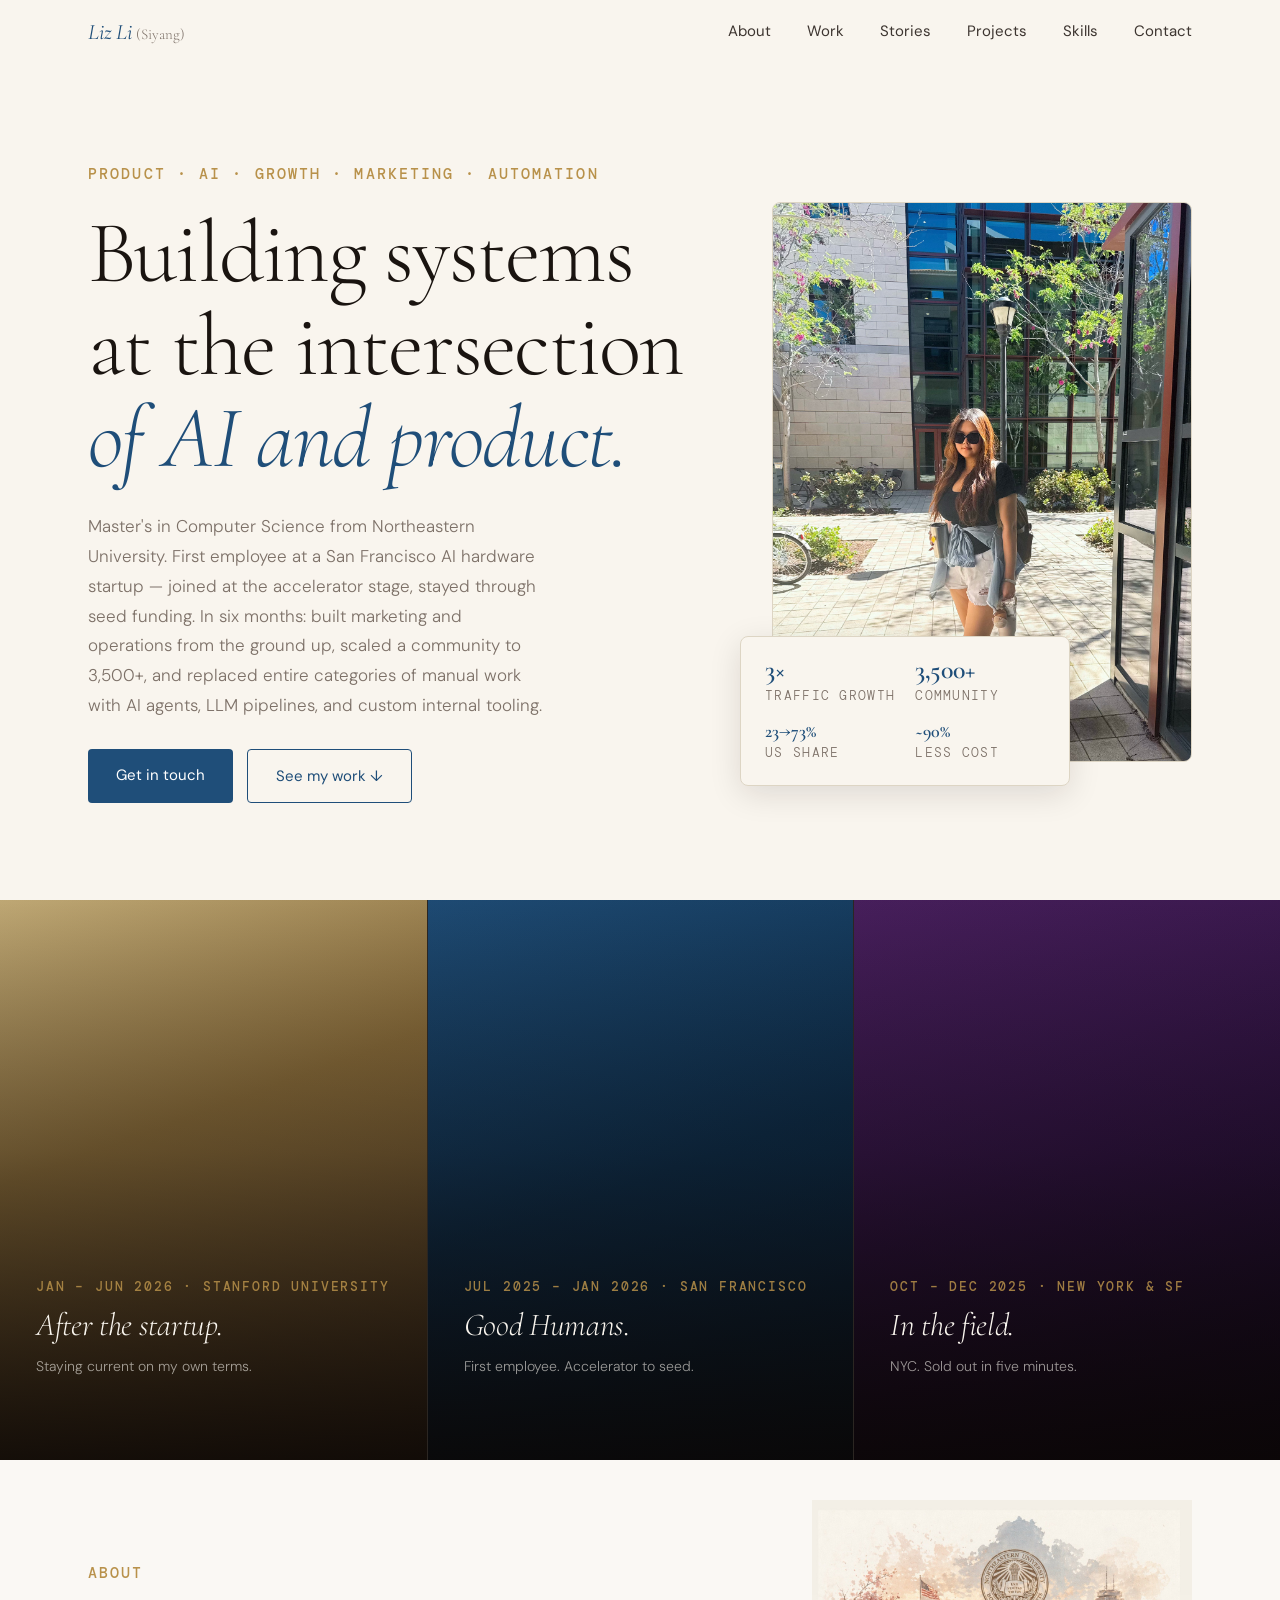
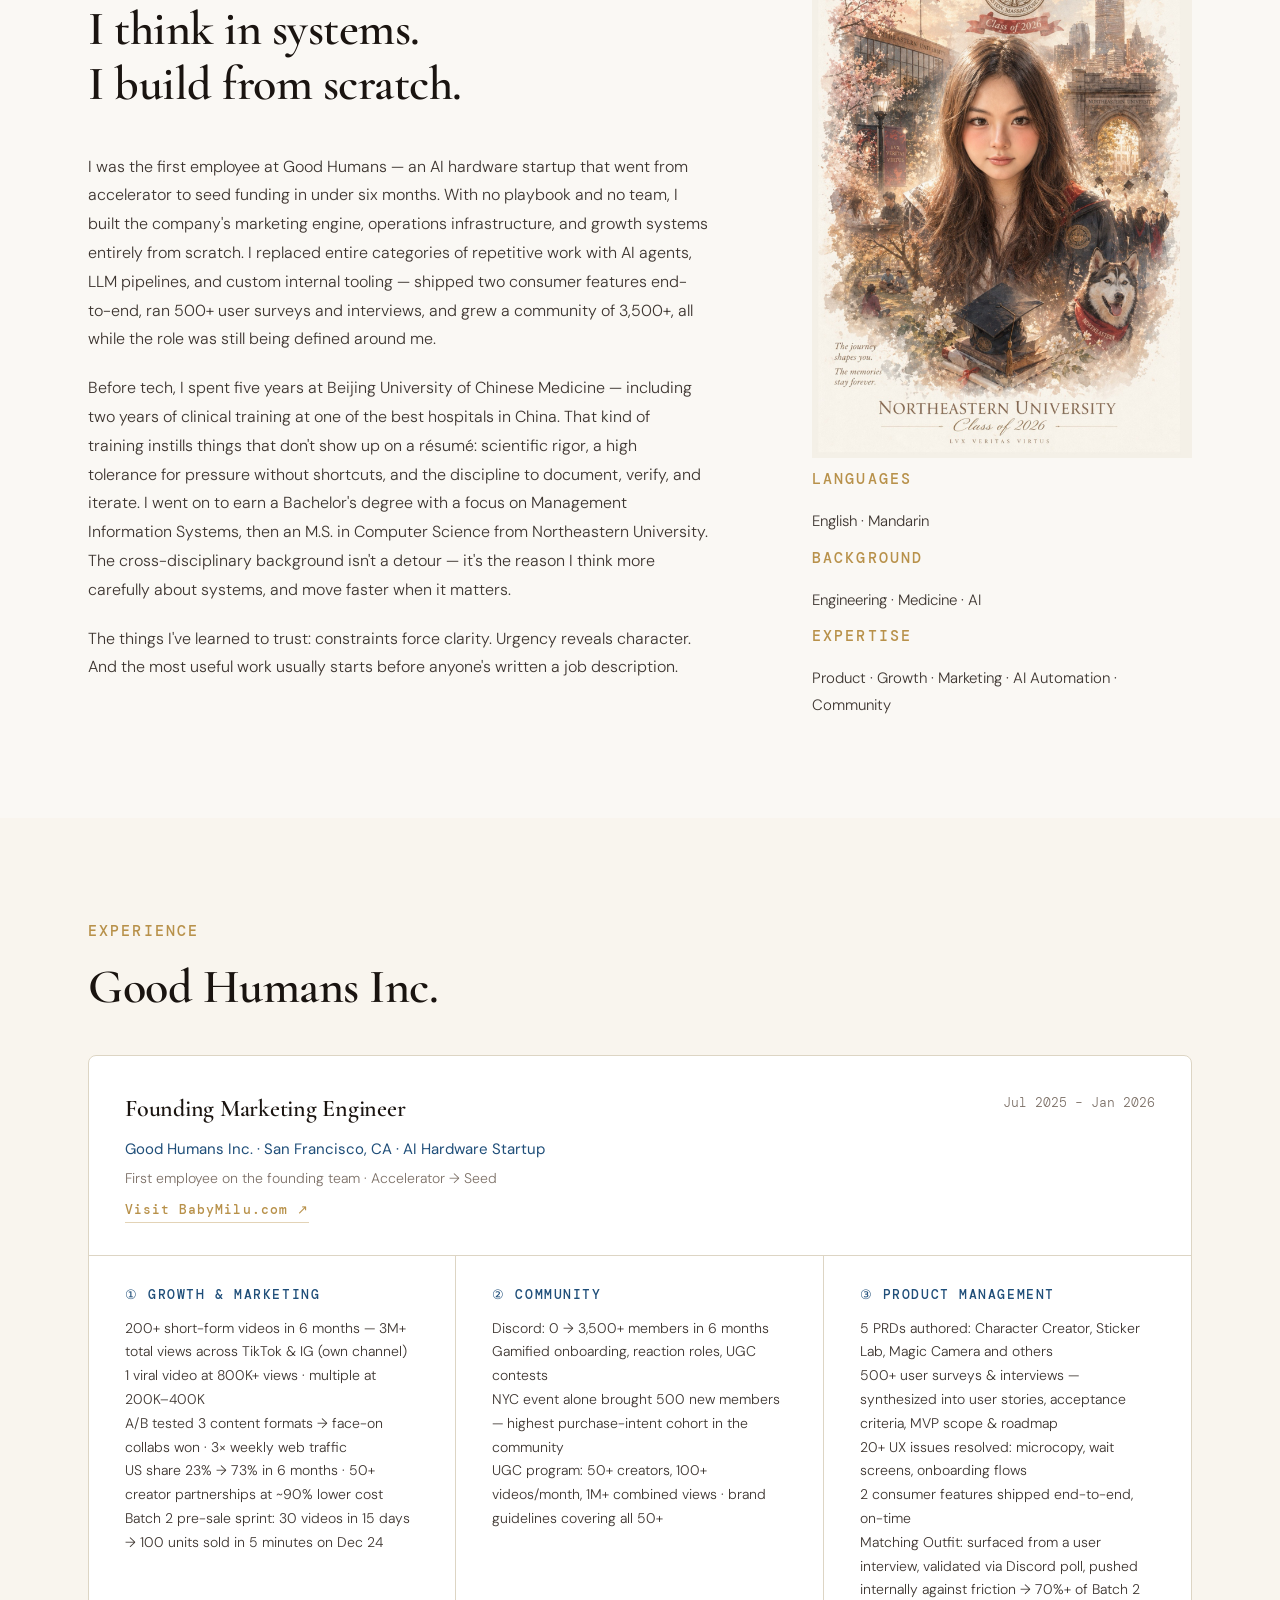
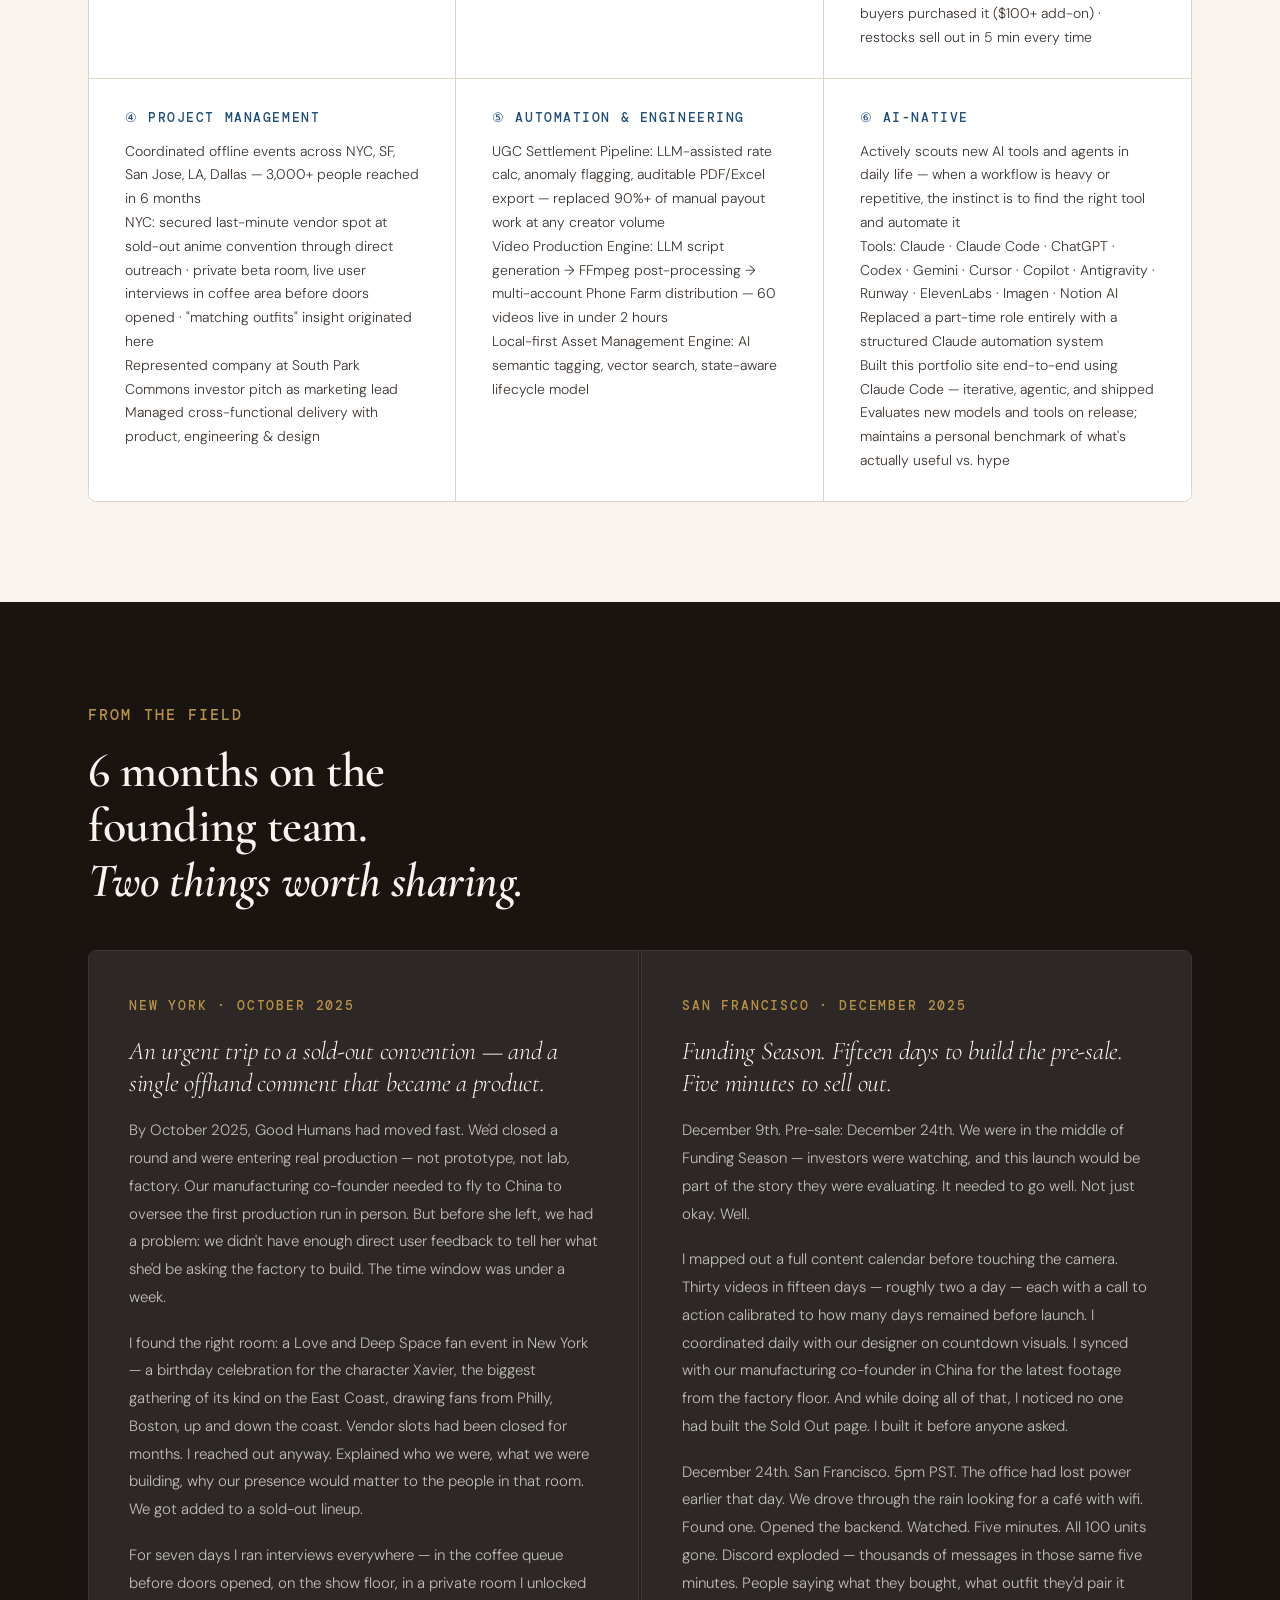
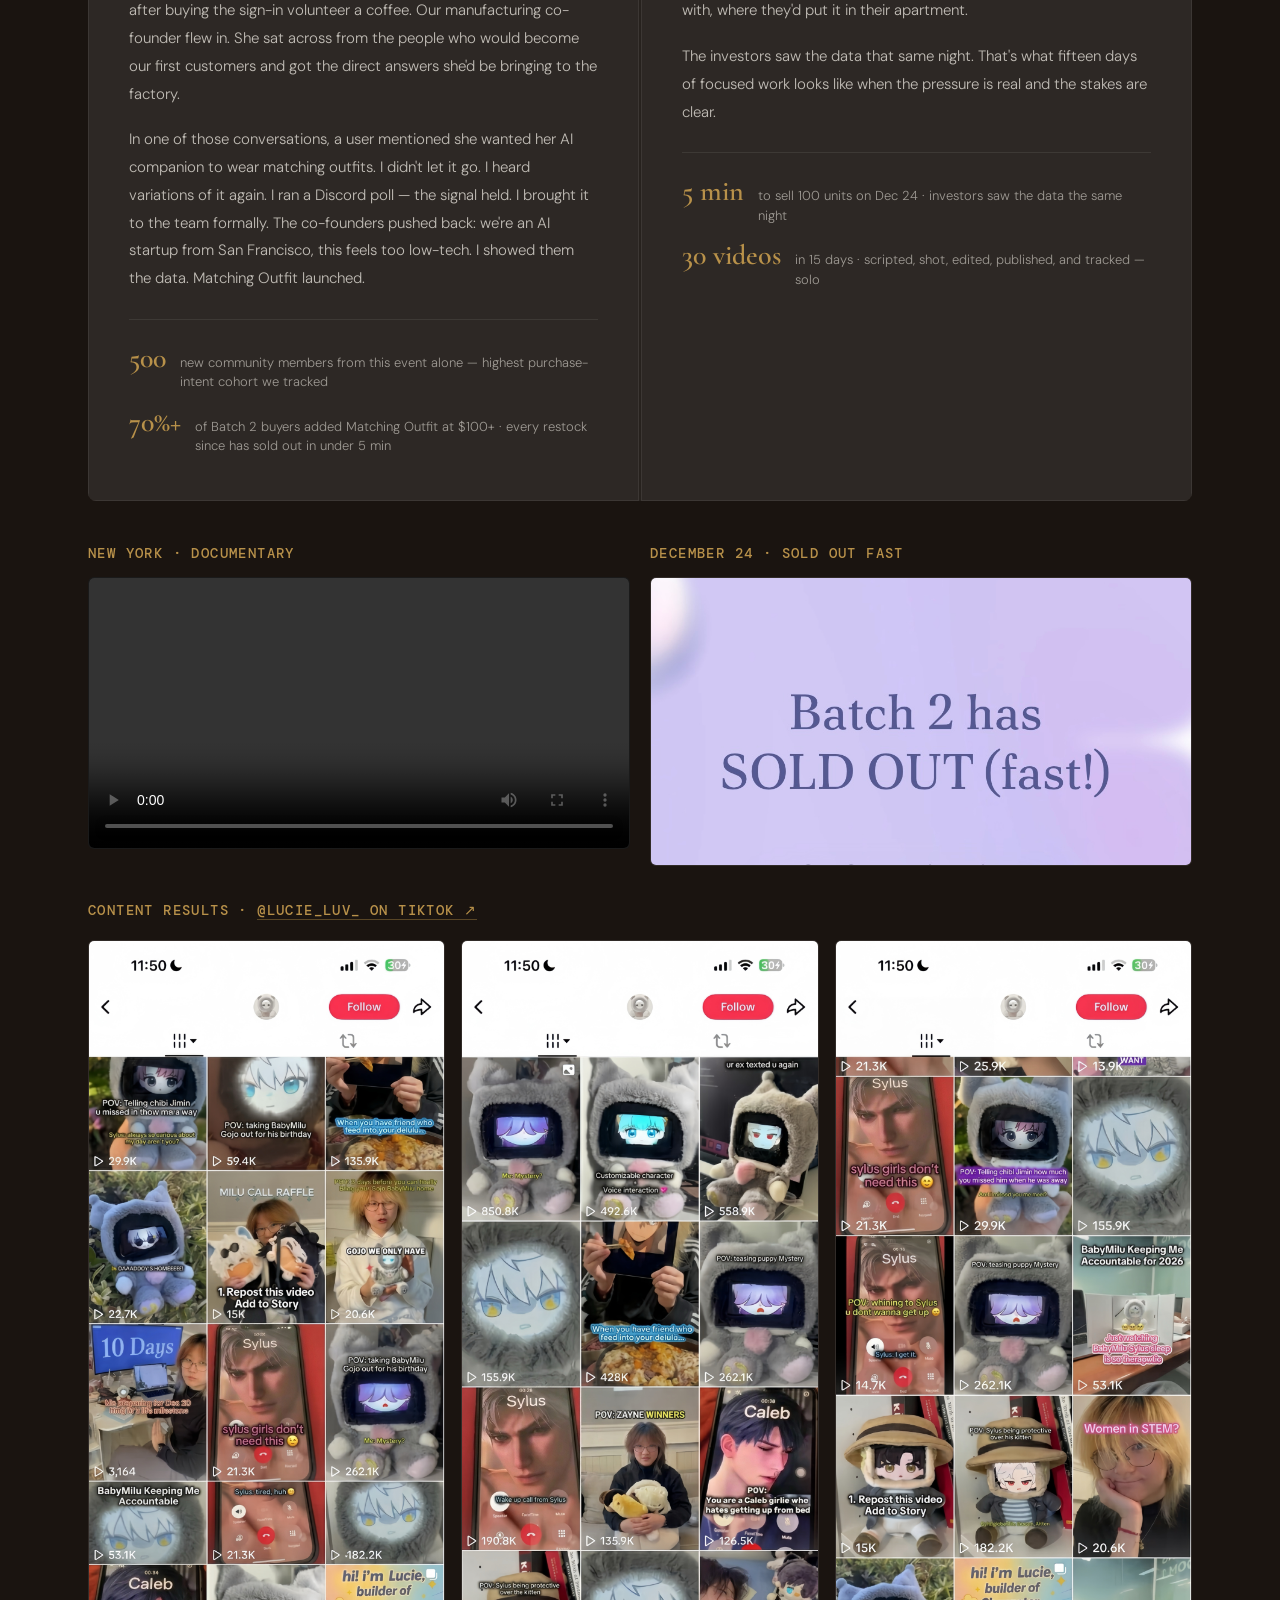
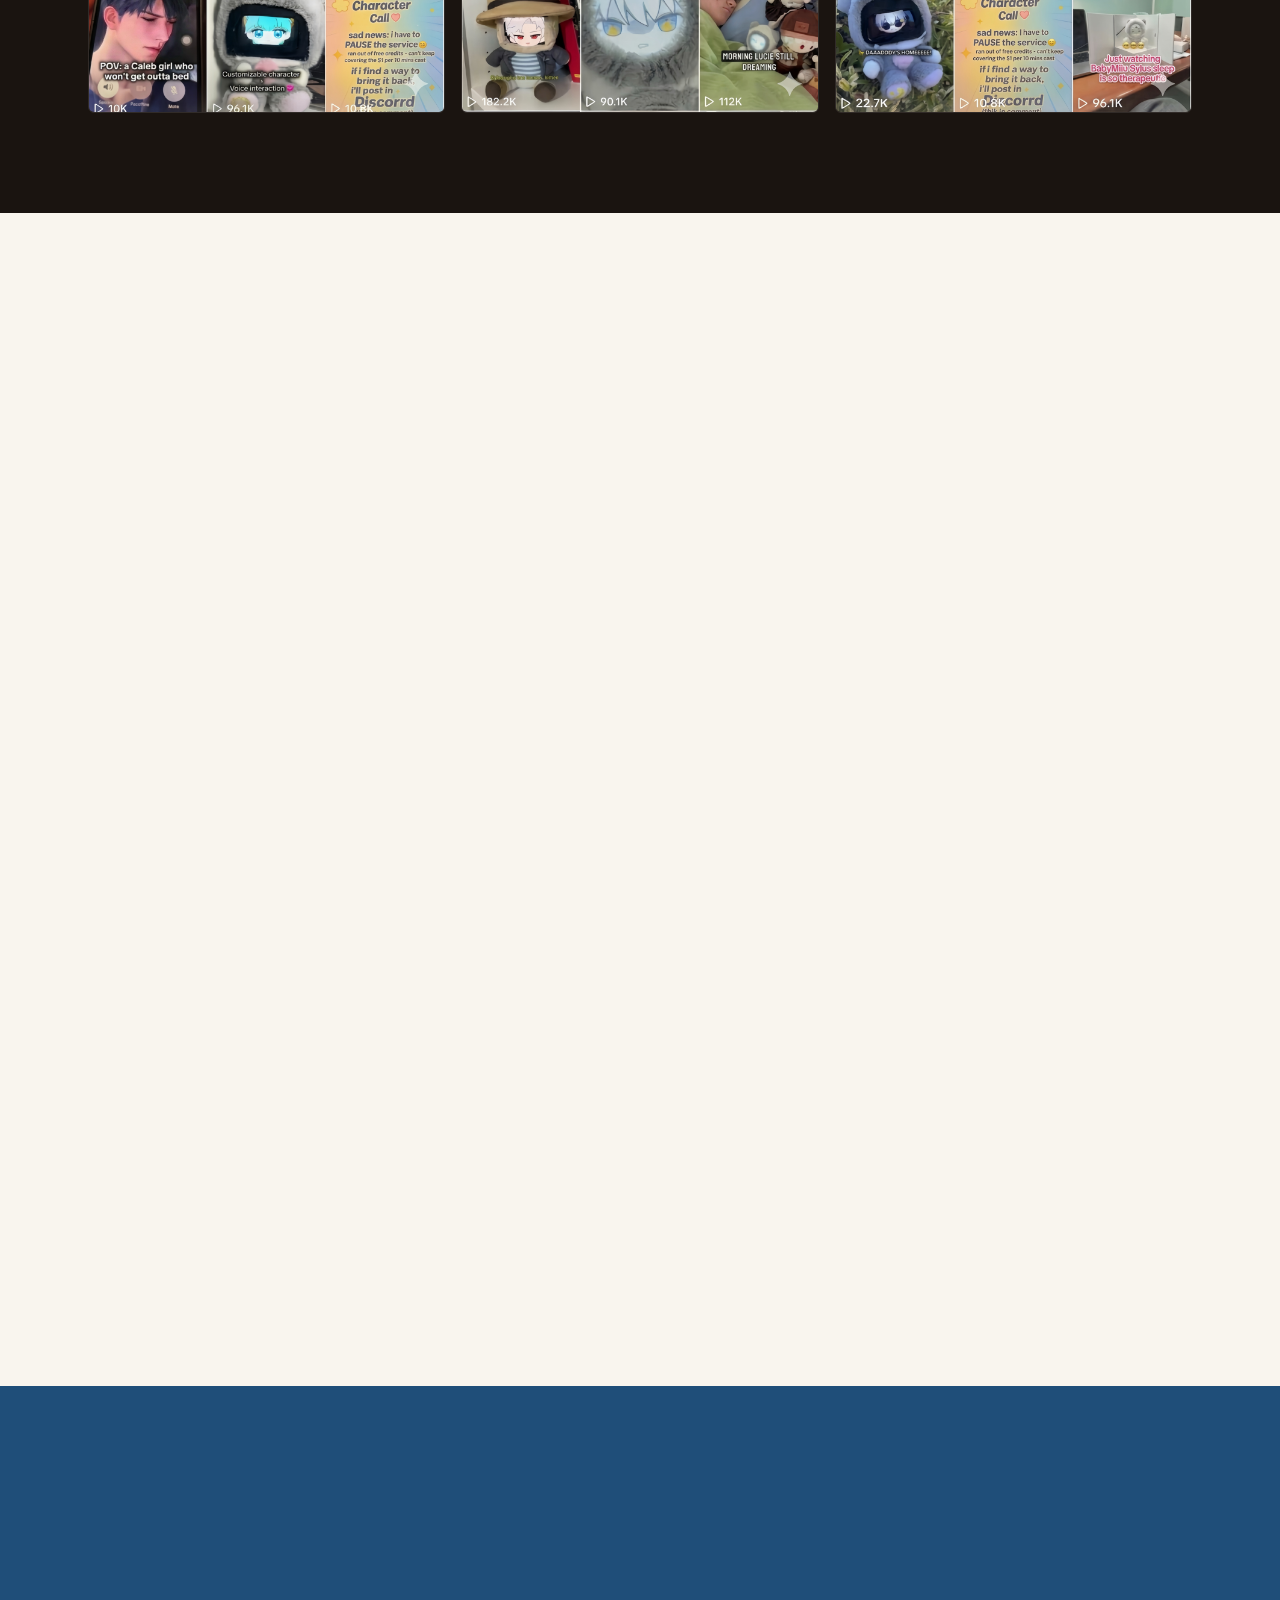
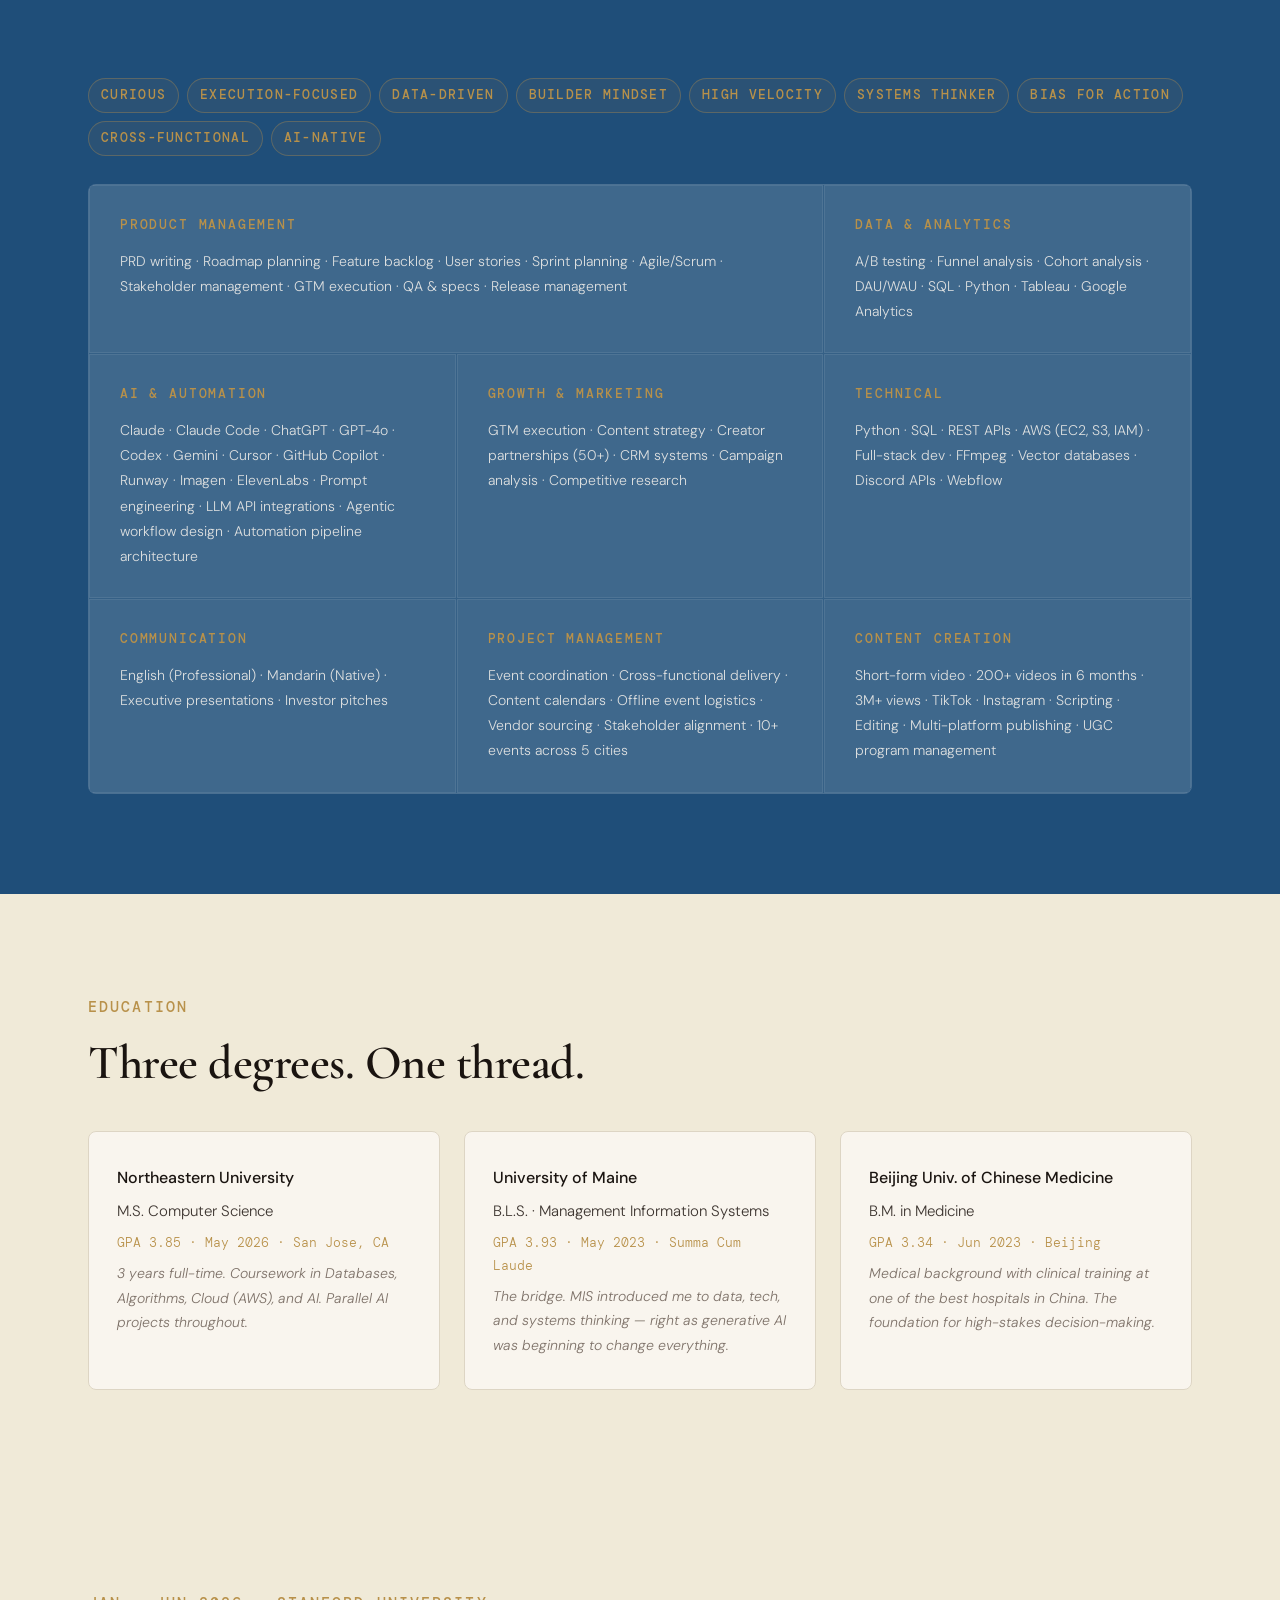
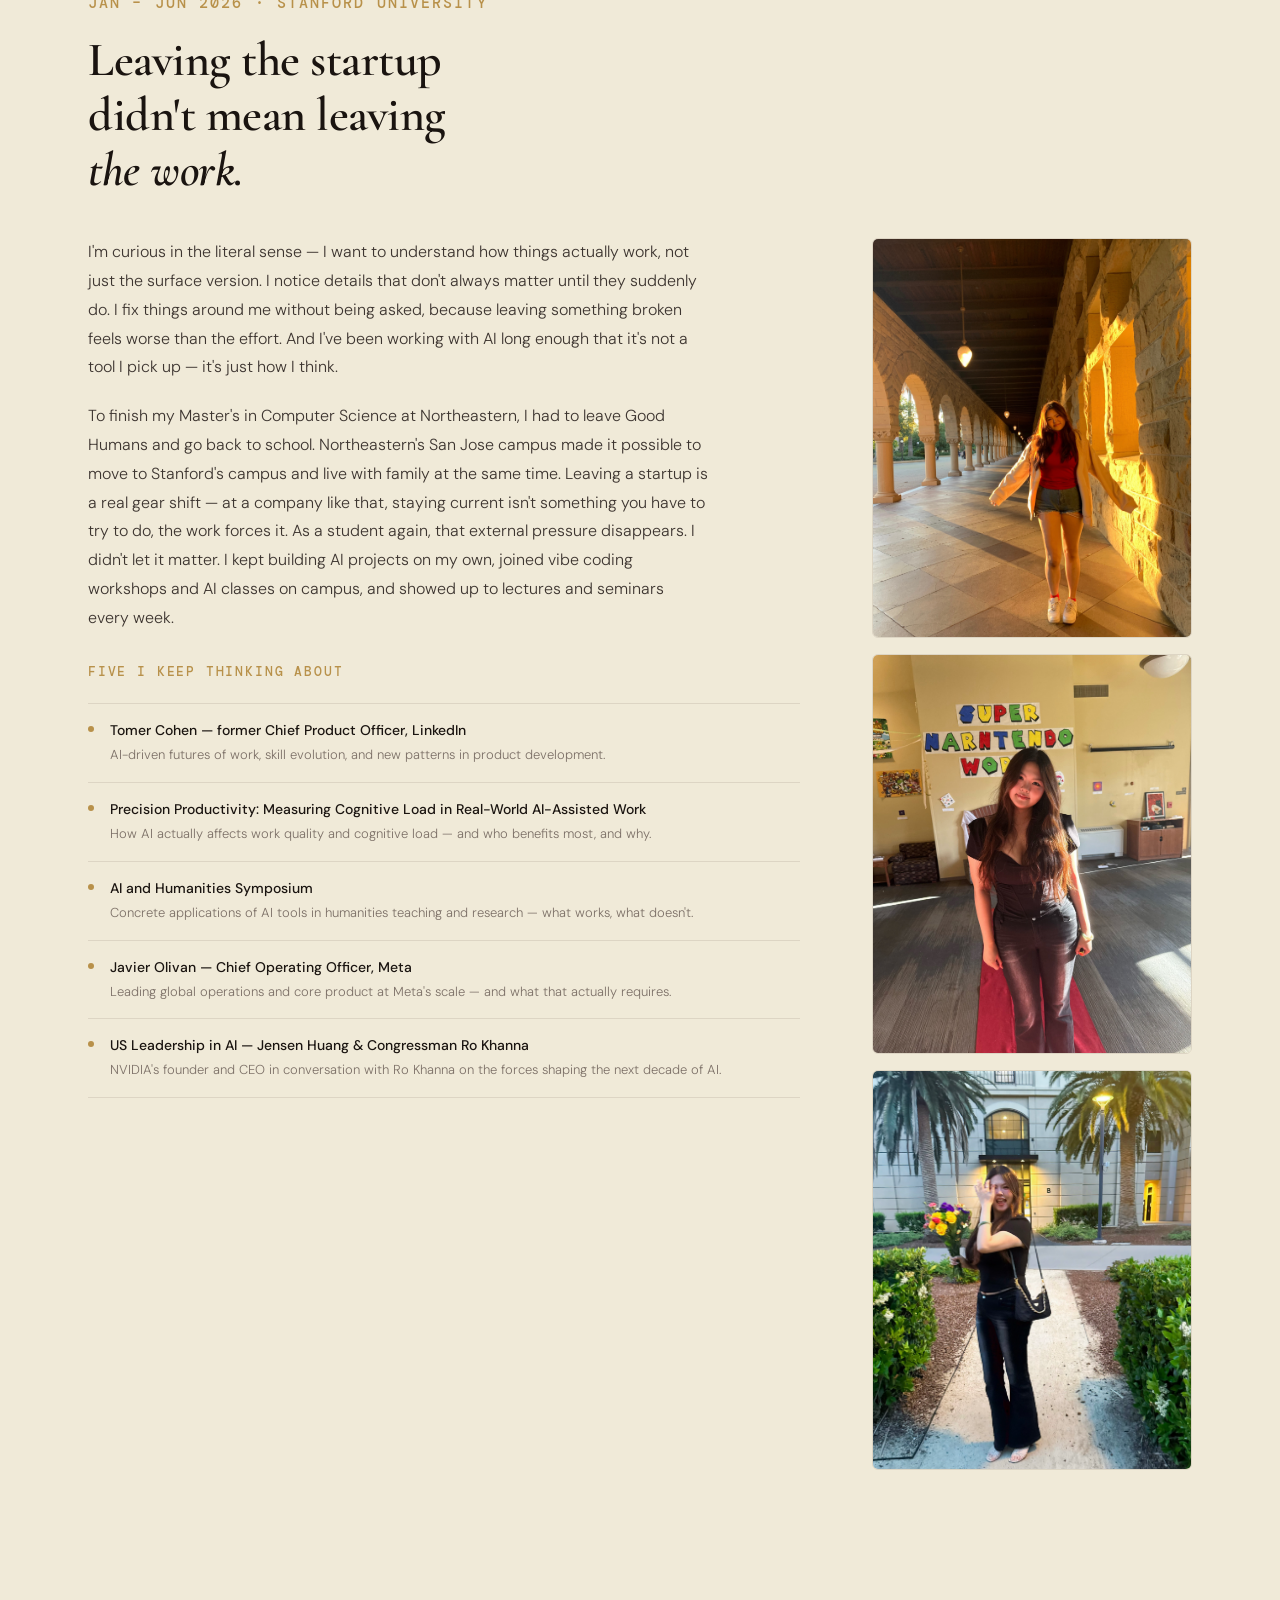
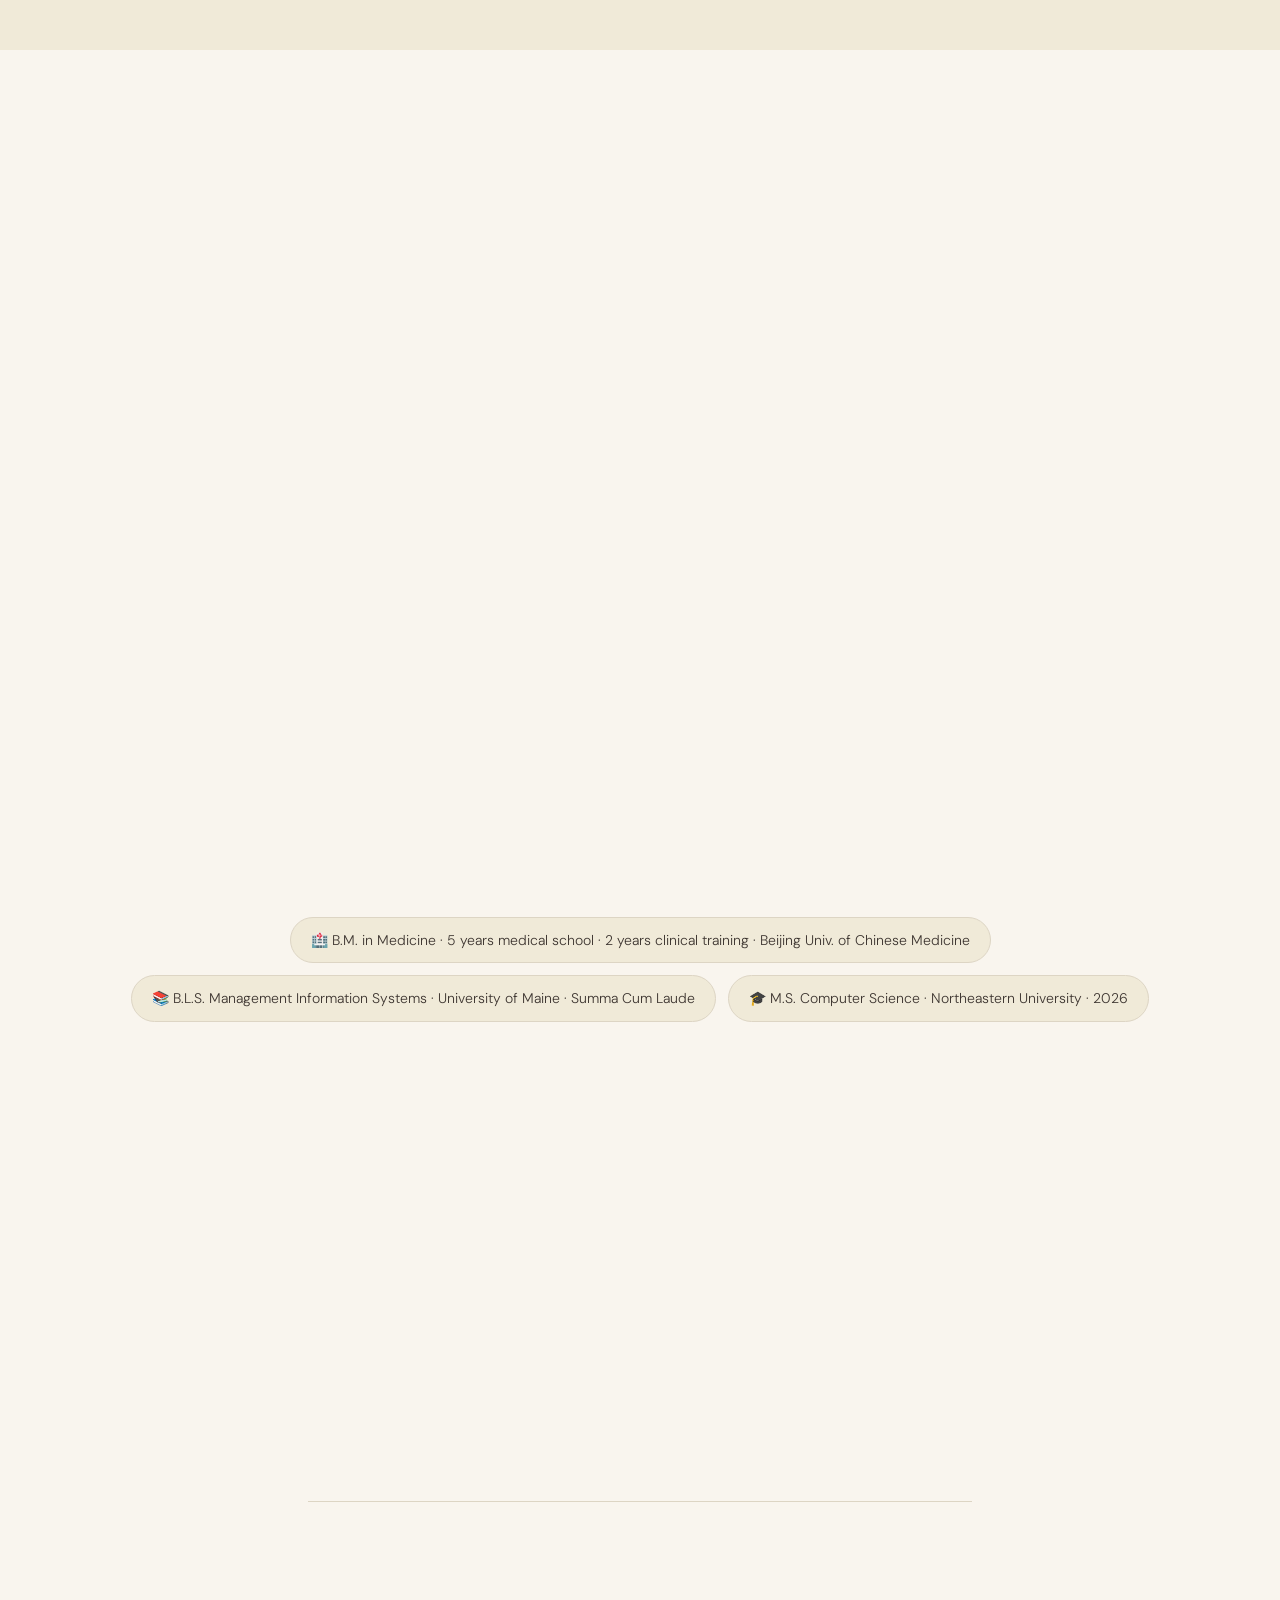
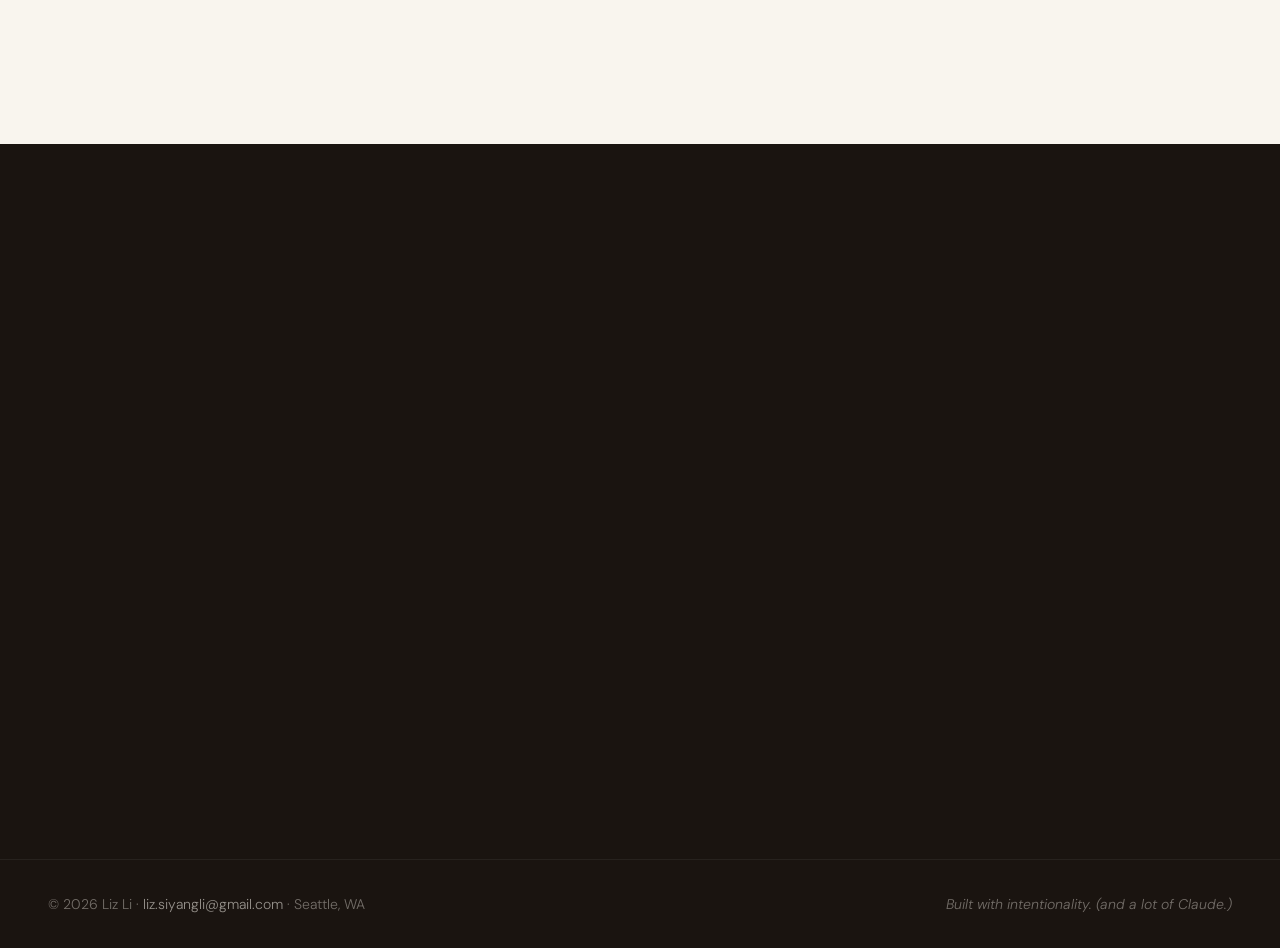
==== index.html @ fd393b6b "V0.C: add 3 interactive scene cards with placeholder content Three full-height visual cards (Stanfor" ====
<!DOCTYPE html>
<html lang="en">
<head>
  <meta charset="UTF-8">
  <meta name="viewport" content="width=device-width, initial-scale=1.0">
  <title>Liz Li</title>
  <link rel="preconnect" href="https://fonts.googleapis.com">
  <link rel="preconnect" href="https://fonts.gstatic.com" crossorigin>
  <link href="https://fonts.googleapis.com/css2?family=Cormorant+Garamond:ital,wght@0,300;0,400;0,600;0,700;1,300;1,400;1,600&family=DM+Sans:wght@300;400;500&family=DM+Mono:wght@400;500&display=swap" rel="stylesheet">
  <link rel="stylesheet" href="style.css">
</head>
<body>

  <!-- NAV -->
  <nav id="nav">
    <div class="nav-inner">
      <a href="#" class="nav-logo">Liz Li <span class="nav-logo-sub">(Siyang)</span></a>
      <div class="nav-links">
        <a href="#about">About</a>
        <a href="#experience">Work</a>
        <a href="#stories">Stories</a>
        <a href="#projects">Projects</a>
        <a href="#skills">Skills</a>
        <a href="#contact">Contact</a>
      </div>
      <button class="hamburger" id="hamburger" aria-label="Open menu">
        <span></span><span></span><span></span>
      </button>
    </div>
    <div class="mobile-menu" id="mobileMenu">
      <a href="#about" class="mobile-link">About</a>
      <a href="#experience" class="mobile-link">Work</a>
      <a href="#stories" class="mobile-link">Stories</a>
      <a href="#projects" class="mobile-link">Projects</a>
      <a href="#skills" class="mobile-link">Skills</a>
      <a href="#contact" class="mobile-link">Contact</a>
    </div>
  </nav>

  <!-- HERO -->
  <section id="hero">
    <div class="hero-inner">
      <div class="hero-text">
        <p class="label hero-anim" style="--d:0.1s">Product · AI · Growth · Marketing · Automation</p>
        <h1 class="hero-headline">
          <span class="hero-line hero-anim" style="--d:0.2s">Building systems</span>
          <span class="hero-line hero-anim" style="--d:0.35s">at the intersection</span>
          <span class="hero-line hero-italic hero-anim" style="--d:0.5s">of AI and product.</span>
        </h1>
        <p class="hero-sub hero-anim" style="--d:0.65s">
          Master's in Computer Science from Northeastern University. First employee at a
          San Francisco AI hardware startup — joined at the accelerator stage, stayed through
          seed funding. In six months: built marketing and operations from the ground up,
          scaled a community to 3,500+, and replaced entire categories of manual work
          with AI agents, LLM pipelines, and custom internal tooling.
        </p>
        <div class="hero-ctas hero-anim" style="--d:0.75s">
          <a href="#contact" class="btn-primary">Get in touch</a>
          <a href="#experience" class="btn-outline">See my work ↓</a>
        </div>
      </div>

      <div class="hero-photo-col hero-anim" style="--d:0.3s">
        <div class="hero-photo-frame">
          <img src="assets/images/IMG_5541.jpeg" alt="Liz Li at Stanford campus" class="hero-img">
          <div class="stat-card hero-anim" style="--d:0.9s">
            <div class="stat-grid">
              <div class="stat-item">
                <span class="stat-num count-up" data-target="3" data-suffix="×">3×</span>
                <span class="stat-label">traffic growth</span>
              </div>
              <div class="stat-item">
                <span class="stat-num count-up" data-target="3500" data-suffix="+">3,500+</span>
                <span class="stat-label">community</span>
              </div>
              <div class="stat-item">
                <span class="stat-num stat-fixed">23→73%</span>
                <span class="stat-label">US share</span>
              </div>
              <div class="stat-item">
                <span class="stat-num stat-fixed">~90%</span>
                <span class="stat-label">less cost</span>
              </div>
            </div>
          </div>
        </div>
      </div>
    </div>
  </section>

  <!-- SCENE CARDS -->
  <section id="scenes" class="scenes-section">
    <div class="scenes-grid">

      <div class="scene-card" data-scene="stanford">
        <div class="scene-bg scene-bg-stanford"></div>
        <div class="scene-overlay">
          <p class="scene-dateline">Jan – Jun 2026 · Stanford University</p>
          <h3 class="scene-title">After the startup.</h3>
          <p class="scene-sub">Staying current on my own terms.</p>
          <span class="scene-cta">Explore →</span>
        </div>
      </div>

      <div class="scene-card" data-scene="goodhumans">
        <div class="scene-bg scene-bg-goodhumans"></div>
        <div class="scene-overlay">
          <p class="scene-dateline">Jul 2025 – Jan 2026 · San Francisco</p>
          <h3 class="scene-title">Good Humans.</h3>
          <p class="scene-sub">First employee. Accelerator to seed.</p>
          <span class="scene-cta">Explore →</span>
        </div>
      </div>

      <div class="scene-card" data-scene="field">
        <div class="scene-bg scene-bg-field"></div>
        <div class="scene-overlay">
          <p class="scene-dateline">Oct – Dec 2025 · New York & SF</p>
          <h3 class="scene-title">In the field.</h3>
          <p class="scene-sub">NYC. Sold out in five minutes.</p>
          <span class="scene-cta">Explore →</span>
        </div>
      </div>

    </div>
  </section>

  <!-- SCENE MODAL -->
  <div class="scene-modal-backdrop" id="sceneModalBackdrop">
    <div class="scene-modal" id="sceneModal">
      <button class="scene-modal-close" id="sceneModalClose">✕</button>
      <div class="scene-modal-body" id="sceneModalBody">
        <!-- content injected by JS -->
      </div>
    </div>
  </div>
  <section id="about" class="bg-about">
    <div class="section-inner">
      <div class="about-grid">
        <div class="about-text">
          <p class="label reveal">About</p>
          <h2 class="section-title reveal">I think in systems.<br>I build from scratch.</h2>
          <p class="body-text reveal">
            I was the first employee at Good Humans — an AI hardware startup that went from
            accelerator to seed funding in under six months. With no playbook and no team,
            I built the company's marketing engine, operations infrastructure, and growth
            systems entirely from scratch. I replaced entire categories of repetitive work
            with AI agents, LLM pipelines, and custom internal tooling — shipped two
            consumer features end-to-end, ran 500+ user surveys and interviews, and grew a community
            of 3,500+, all while the role was still being defined around me.
          </p>
          <p class="body-text reveal">
            Before tech, I spent five years at Beijing University of Chinese Medicine —
            including two years of clinical training at one of the best hospitals in China.
            That kind of training instills things that don't show up on a résumé: scientific
            rigor, a high tolerance for pressure without shortcuts, and the discipline to
            document, verify, and iterate. I went on to earn a Bachelor's degree with a focus on
            Management Information Systems, then an M.S. in Computer Science from
            Northeastern University. The cross-disciplinary background isn't a detour —
            it's the reason I think more carefully about systems, and move faster when it
            matters.
          </p>
          <p class="body-text reveal">
            The things I've learned to trust: constraints force clarity. Urgency reveals
            character. And the most useful work usually starts before anyone's written a
            job description.
          </p>
        </div>
        <div class="about-photo-col">
          <img src="assets/images/BDCDB87C-CF62-4EA3-851F-842F9DF94971.JPG" alt="Liz Li graduation portrait" class="about-img reveal">
          <div class="about-details reveal">
            <div class="about-detail-block">
              <span class="label">Languages</span>
              <p>English · Mandarin</p>
            </div>
            <div class="about-detail-block">
              <span class="label">Background</span>
              <p>Engineering · Medicine · AI</p>
            </div>
            <div class="about-detail-block">
              <span class="label">Expertise</span>
              <p>Product · Growth · Marketing · AI Automation · Community</p>
            </div>
          </div>
        </div>
      </div>
    </div>
  </section>

  <!-- EXPERIENCE -->
  <section id="experience" class="bg-cream">
    <div class="section-inner">
      <p class="label reveal">Experience</p>
      <h2 class="section-title reveal">Good Humans Inc.</h2>
      <div class="exp-card reveal">
        <div class="exp-card-header">
          <div class="exp-title-block">
            <h3 class="exp-role">Founding Marketing Engineer</h3>
            <p class="exp-company">Good Humans Inc. · San Francisco, CA · AI Hardware Startup</p>
            <p class="exp-meta">First employee on the founding team · Accelerator → Seed</p>
            <a href="https://www.babymilu.com/" target="_blank" rel="noopener noreferrer" class="exp-product-link">Visit BabyMilu.com ↗</a>
          </div>
          <div class="exp-date">Jul 2025 – Jan 2026</div>
        </div>
        <div class="exp-grid">
          <div class="exp-block">
            <p class="exp-block-label">① Growth &amp; Marketing</p>
            <p>200+ short-form videos in 6 months — 3M+ total views across TikTok &amp; IG (own channel)</p>
            <p>1 viral video at 800K+ views · multiple at 200K–400K</p>
            <p>A/B tested 3 content formats → face-on collabs won · 3× weekly web traffic</p>
            <p>US share 23% → 73% in 6 months · 50+ creator partnerships at ~90% lower cost</p>
            <p>Batch 2 pre-sale sprint: 30 videos in 15 days → 100 units sold in 5 minutes on Dec 24</p>
          </div>
          <div class="exp-block">
            <p class="exp-block-label">② Community</p>
            <p>Discord: 0 → 3,500+ members in 6 months</p>
            <p>Gamified onboarding, reaction roles, UGC contests</p>
            <p>NYC event alone brought 500 new members — highest purchase-intent cohort in the community</p>
            <p>UGC program: 50+ creators, 100+ videos/month, 1M+ combined views · brand guidelines covering all 50+</p>
          </div>
          <div class="exp-block">
            <p class="exp-block-label">③ Product Management</p>
            <p>5 PRDs authored: Character Creator, Sticker Lab, Magic Camera and others</p>
            <p>500+ user surveys &amp; interviews — synthesized into user stories, acceptance criteria, MVP scope &amp; roadmap</p>
            <p>20+ UX issues resolved: microcopy, wait screens, onboarding flows</p>
            <p>2 consumer features shipped end-to-end, on-time</p>
            <p>Matching Outfit: surfaced from a user interview, validated via Discord poll, pushed internally against friction → 70%+ of Batch 2 buyers purchased it ($100+ add-on) · restocks sell out in 5 min every time</p>
          </div>
          <div class="exp-block">
            <p class="exp-block-label">④ Project Management</p>
            <p>Coordinated offline events across NYC, SF, San Jose, LA, Dallas — 3,000+ people reached in 6 months</p>
            <p>NYC: secured last-minute vendor spot at sold-out anime convention through direct outreach · private beta room, live user interviews in coffee area before doors opened · "matching outfits" insight originated here</p>
            <p>Represented company at South Park Commons investor pitch as marketing lead</p>
            <p>Managed cross-functional delivery with product, engineering &amp; design</p>
          </div>
          <div class="exp-block">
            <p class="exp-block-label">⑤ Automation &amp; Engineering</p>
            <p>UGC Settlement Pipeline: LLM-assisted rate calc, anomaly flagging, auditable PDF/Excel export — replaced 90%+ of manual payout work at any creator volume</p>
            <p>Video Production Engine: LLM script generation → FFmpeg post-processing → multi-account Phone Farm distribution — 60 videos live in under 2 hours</p>
            <p>Local-first Asset Management Engine: AI semantic tagging, vector search, state-aware lifecycle model</p>
          </div>
          <div class="exp-block">
            <p class="exp-block-label">⑥ AI-Native</p>
            <p>Actively scouts new AI tools and agents in daily life — when a workflow is heavy or repetitive, the instinct is to find the right tool and automate it</p>
            <p>Tools: Claude · Claude Code · ChatGPT · Codex · Gemini · Cursor · Copilot · Antigravity · Runway · ElevenLabs · Imagen · Notion AI</p>
            <p>Replaced a part-time role entirely with a structured Claude automation system</p>
            <p>Built this portfolio site end-to-end using Claude Code — iterative, agentic, and shipped</p>
            <p>Evaluates new models and tools on release; maintains a personal benchmark of what's actually useful vs. hype</p>
          </div>
        </div>
      </div>
    </div>
  </section>

  <!-- STORIES -->
  <section id="stories" class="bg-ink">
    <div class="section-inner">
      <p class="label label-gold reveal">From the field</p>
      <h2 class="section-title section-title-cream reveal">6 months on the<br>founding team.<br><em>Two things worth sharing.</em></h2>

      <div class="stories-grid">

        <!-- Story 1: New York -->
        <article class="story-card reveal">
          <p class="story-dateline">New York · October 2025</p>
          <h3 class="story-heading">An urgent trip to a sold-out convention — and a single offhand comment that became a product.</h3>
          <p class="story-body">
            By October 2025, Good Humans had moved fast. We'd closed a round and were entering real production — not prototype, not lab, factory. Our manufacturing co-founder needed to fly to China to oversee the first production run in person. But before she left, we had a problem: we didn't have enough direct user feedback to tell her what she'd be asking the factory to build. The time window was under a week.
          </p>
          <p class="story-body">
            I found the right room: a Love and Deep Space fan event in New York — a birthday celebration for the character Xavier, the biggest gathering of its kind on the East Coast, drawing fans from Philly, Boston, up and down the coast. Vendor slots had been closed for months. I reached out anyway. Explained who we were, what we were building, why our presence would matter to the people in that room. We got added to a sold-out lineup.
          </p>
          <p class="story-body">
            For seven days I ran interviews everywhere — in the coffee queue before doors opened, on the show floor, in a private room I unlocked after buying the sign-in volunteer a coffee. Our manufacturing co-founder flew in. She sat across from the people who would become our first customers and got the direct answers she'd be bringing to the factory.
          </p>
          <p class="story-body">
            In one of those conversations, a user mentioned she wanted her AI companion to wear matching outfits. I didn't let it go. I heard variations of it again. I ran a Discord poll — the signal held. I brought it to the team formally. The co-founders pushed back: we're an AI startup from San Francisco, this feels too low-tech. I showed them the data. Matching Outfit launched.
          </p>
          <div class="story-outcomes">
            <div class="story-outcome-item">
              <span class="story-outcome-num">500</span>
              <span class="story-outcome-label">new community members from this event alone — highest purchase-intent cohort we tracked</span>
            </div>
            <div class="story-outcome-item">
              <span class="story-outcome-num">70%+</span>
              <span class="story-outcome-label">of Batch 2 buyers added Matching Outfit at $100+ · every restock since has sold out in under 5 min</span>
            </div>
          </div>
        </article>

        <!-- Story 2: Batch 2 pre-sale -->
        <article class="story-card reveal">
          <p class="story-dateline">San Francisco · December 2025</p>
          <h3 class="story-heading">Funding Season. Fifteen days to build the pre-sale. Five minutes to sell out.</h3>
          <p class="story-body">
            December 9th. Pre-sale: December 24th. We were in the middle of Funding Season — investors were watching, and this launch would be part of the story they were evaluating. It needed to go well. Not just okay. Well.
          </p>
          <p class="story-body">
            I mapped out a full content calendar before touching the camera. Thirty videos in fifteen days — roughly two a day — each with a call to action calibrated to how many days remained before launch. I coordinated daily with our designer on countdown visuals. I synced with our manufacturing co-founder in China for the latest footage from the factory floor. And while doing all of that, I noticed no one had built the Sold Out page. I built it before anyone asked.
          </p>
          <p class="story-body">
            December 24th. San Francisco. 5pm PST. The office had lost power earlier that day. We drove through the rain looking for a café with wifi. Found one. Opened the backend. Watched. Five minutes. All 100 units gone. Discord exploded — thousands of messages in those same five minutes. People saying what they bought, what outfit they'd pair it with, where they'd put it in their apartment.
          </p>
          <p class="story-body">
            The investors saw the data that same night. That's what fifteen days of focused work looks like when the pressure is real and the stakes are clear.
          </p>
          <div class="story-outcomes">
            <div class="story-outcome-item">
              <span class="story-outcome-num">5 min</span>
              <span class="story-outcome-label">to sell 100 units on Dec 24 · investors saw the data the same night</span>
            </div>
            <div class="story-outcome-item">
              <span class="story-outcome-num">30 videos</span>
              <span class="story-outcome-label">in 15 days · scripted, shot, edited, published, and tracked — solo</span>
            </div>
          </div>
        </article>

      </div>

      <!-- Media row: video + screenshots -->
      <div class="story-media-row">

        <div class="story-media-block reveal">
          <p class="story-media-label">New York · Documentary</p>
          <div class="video-embed-wrap">
            <video controls preload="metadata" class="story-video">
              <source src="assets/images/VID_20260501224642766.mov" type="video/mp4">
              Your browser does not support the video tag.
            </video>
          </div>
        </div>

        <div class="story-media-block reveal">
          <p class="story-media-label">December 24 · Sold Out Fast</p>
          <img src="assets/images/IMG_0251.jpg" alt="Pre-order sold out confirmation" class="story-screenshot-img">
        </div>

      </div>

      <!-- TikTok performance screenshots -->
      <div class="story-screenshots-row reveal">
        <div class="story-screenshots-header">
          <p class="story-media-label">Content results · <a href="https://www.tiktok.com/@lucie_luv_" target="_blank" rel="noopener noreferrer" class="story-link">@lucie_luv_ on TikTok ↗</a></p>
        </div>
        <div class="story-screenshots-grid">
          <img src="assets/images/IMG_6620.JPG" alt="TikTok video screenshot — high view count" class="story-screenshot-img">
          <img src="assets/images/IMG_6621.JPG" alt="TikTok video screenshot — high view count" class="story-screenshot-img">
          <img src="assets/images/IMG_6622.JPG" alt="TikTok video screenshot — high view count" class="story-screenshot-img">
        </div>
      </div>
    </div>
  </section>

  <!-- PROJECTS -->
  <section id="projects" class="bg-cream">
    <div class="section-inner">
      <p class="label reveal">Work Samples</p>
      <h2 class="section-title reveal">Selected work.</h2>

      <div class="projects-grid">
        <div class="project-card reveal" style="--card-delay:0ms">
          <div class="project-accent-bar"></div>
          <div class="project-tags">
            <span class="tag">Python</span>
            <span class="tag">Product Ops</span>
            <span class="tag">Internal Tooling</span>
          </div>
          <h3 class="project-title">UGC Creator Settlement Automation System</h3>
          <p class="project-desc">Manual creator payout process: hours of cross-referencing spreadsheets, hand calculations, no audit trail. I mapped the entire flow, spotted the scale problem before it hit, and built a Python pipeline: automated ingestion, rate calculation, anomaly flagging, auditable PDF/Excel export. Handles 10 creators and 100 creators with identical human effort.</p>
          <div class="impact-chips">
            <span class="chip">Scale-independent</span>
            <span class="chip">Zero errors</span>
            <span class="chip">Near-zero monthly effort</span>
          </div>
        </div>

        <div class="project-card reveal" style="--card-delay:80ms">
          <div class="project-accent-bar"></div>
          <div class="project-tags">
            <span class="tag">Generative AI</span>
            <span class="tag">LLM</span>
            <span class="tag">FFmpeg</span>
          </div>
          <h3 class="project-title">Configuration-Driven Video Production Pipeline</h3>
          <p class="project-desc">Built a generative video pipeline that takes a job definition file and outputs platform-ready short-form videos at scale. LLM script generation with custom AI screenwriter personas → FFmpeg post-processing for captions and audio → automated batch distribution via multi-account Phone Farm infrastructure. 60 videos generated and live across platforms in under 2 hours.</p>
          <div class="impact-chips">
            <span class="chip">60 videos in &lt;2 hours</span>
            <span class="chip">Multi-account distribution</span>
            <span class="chip">End-to-end automated</span>
          </div>
        </div>

        <div class="project-card reveal" style="--card-delay:160ms">
          <div class="project-accent-bar"></div>
          <div class="project-tags">
            <span class="tag">Vector Search</span>
            <span class="tag">Full-Stack</span>
            <span class="tag">Semantic AI</span>
          </div>
          <h3 class="project-title">Local-First Creative Asset Management Engine</h3>
          <p class="project-desc">Full-stack system for indexing unstructured video libraries with AI semantic tagging, embedding-based natural-language search, FFmpeg media pipelines, and a state-aware asset lifecycle model (unused / used / published). Local-first for privacy and speed.</p>
          <div class="impact-chips">
            <span class="chip">Semantic search</span>
            <span class="chip">Vector retrieval</span>
            <span class="chip">Full-stack</span>
          </div>
        </div>
      </div>

      <div class="projects-grid-sm">
        <div class="project-card project-card-sm reveal" style="--card-delay:0ms">
          <div class="project-accent-bar"></div>
          <div class="project-tags">
            <span class="tag">PRD Writing</span>
            <span class="tag">User Research</span>
          </div>
          <h3 class="project-title">Character Creator PRD</h3>
          <p class="project-desc">Full PRD for AI-powered avatar customization V1. Synthesized 3,500+ community inputs into user stories, acceptance criteria, MVP scope, and phased roadmap.</p>
        </div>

        <div class="project-card project-card-sm reveal" style="--card-delay:80ms">
          <div class="project-accent-bar"></div>
          <div class="project-tags">
            <span class="tag">Python</span>
            <span class="tag">Tableau</span>
            <span class="tag">1st Place</span>
          </div>
          <h3 class="project-title">Data Mining — 1st Place</h3>
          <p class="project-desc">Led 4-person team to build a knowledge graph in Python + Tableau at Beijing University of Chinese Medicine. Won university-wide competition. Received referral to ByteDance internship program.</p>
        </div>
      </div>
    </div>
  </section>

  <!-- SKILLS -->
  <section id="skills" class="bg-navy">
    <div class="section-inner">
      <p class="label label-gold reveal">Capabilities</p>
      <h2 class="section-title section-title-cream reveal">What I bring<br>to the table.</h2>
      <div class="traits-row reveal">
        <span class="trait-pill">Curious</span>
        <span class="trait-pill">Execution-Focused</span>
        <span class="trait-pill">Data-Driven</span>
        <span class="trait-pill">Builder Mindset</span>
        <span class="trait-pill">High Velocity</span>
        <span class="trait-pill">Systems Thinker</span>
        <span class="trait-pill">Bias for Action</span>
        <span class="trait-pill">Cross-functional</span>
        <span class="trait-pill">AI-native</span>
      </div>
      <div class="skills-mosaic">
        <div class="skill-block skill-block-wide reveal">
          <p class="skill-block-label">Product Management</p>
          <p class="skill-block-content">PRD writing · Roadmap planning · Feature backlog · User stories · Sprint planning · Agile/Scrum · Stakeholder management · GTM execution · QA &amp; specs · Release management</p>
        </div>
        <div class="skill-block reveal">
          <p class="skill-block-label">Data &amp; Analytics</p>
          <p class="skill-block-content">A/B testing · Funnel analysis · Cohort analysis · DAU/WAU · SQL · Python · Tableau · Google Analytics</p>
        </div>
        <div class="skill-block reveal">
          <p class="skill-block-label">AI &amp; Automation</p>
          <p class="skill-block-content">Claude · Claude Code · ChatGPT · GPT-4o · Codex · Gemini · Cursor · GitHub Copilot · Runway · Imagen · ElevenLabs · Prompt engineering · LLM API integrations · Agentic workflow design · Automation pipeline architecture</p>
        </div>
        <div class="skill-block reveal">
          <p class="skill-block-label">Growth &amp; Marketing</p>
          <p class="skill-block-content">GTM execution · Content strategy · Creator partnerships (50+) · CRM systems · Campaign analysis · Competitive research</p>
        </div>
        <div class="skill-block reveal">
          <p class="skill-block-label">Technical</p>
          <p class="skill-block-content">Python · SQL · REST APIs · AWS (EC2, S3, IAM) · Full-stack dev · FFmpeg · Vector databases · Discord APIs · Webflow</p>
        </div>
        <div class="skill-block reveal">
          <p class="skill-block-label">Communication</p>
          <p class="skill-block-content">English (Professional) · Mandarin (Native) · Executive presentations · Investor pitches</p>
        </div>
        <div class="skill-block reveal">
          <p class="skill-block-label">Project Management</p>
          <p class="skill-block-content">Event coordination · Cross-functional delivery · Content calendars · Offline event logistics · Vendor sourcing · Stakeholder alignment · 10+ events across 5 cities</p>
        </div>
        <div class="skill-block reveal">
          <p class="skill-block-label">Content Creation</p>
          <p class="skill-block-content">Short-form video · 200+ videos in 6 months · 3M+ views · TikTok · Instagram · Scripting · Editing · Multi-platform publishing · UGC program management</p>
        </div>
      </div>
    </div>
  </section>

  <!-- EDUCATION -->
  <section id="education" class="bg-cream-dark">
    <div class="section-inner">
      <p class="label reveal">Education</p>
      <h2 class="section-title reveal">Three degrees. One thread.</h2>
      <div class="edu-grid">
        <div class="edu-card reveal" style="--card-delay:0ms">
          <h3 class="edu-school">Northeastern University</h3>
          <p class="edu-degree">M.S. Computer Science</p>
          <p class="edu-meta">GPA 3.85 · May 2026 · San Jose, CA</p>
          <p class="edu-note">3 years full-time. Coursework in Databases, Algorithms, Cloud (AWS), and AI. Parallel AI projects throughout.</p>
        </div>
        <div class="edu-card reveal" style="--card-delay:80ms">
          <h3 class="edu-school">University of Maine</h3>
          <p class="edu-degree">B.L.S. · Management Information Systems</p>
          <p class="edu-meta">GPA 3.93 · May 2023 · Summa Cum Laude</p>
          <p class="edu-note">The bridge. MIS introduced me to data, tech, and systems thinking — right as generative AI was beginning to change everything.</p>
        </div>
        <div class="edu-card reveal" style="--card-delay:160ms">
          <h3 class="edu-school">Beijing Univ. of Chinese Medicine</h3>
          <p class="edu-degree">B.M. in Medicine</p>
          <p class="edu-meta">GPA 3.34 · Jun 2023 · Beijing</p>
          <p class="edu-note">Medical background with clinical training at one of the best hospitals in China. The foundation for high-stakes decision-making.</p>
        </div>
      </div>
    </div>
  </section>

  <!-- STANFORD CHAPTER -->
  <section id="stanford" class="bg-cream-dark">
    <div class="section-inner">
      <p class="label reveal">Jan – Jun 2026 · Stanford University</p>
      <h2 class="section-title reveal">Leaving the startup<br>didn't mean leaving<br><em>the work.</em></h2>

      <div class="stanford-grid">
        <div class="stanford-text">
          <p class="body-text reveal">
            I'm curious in the literal sense — I want to understand how things actually work, not just the surface version. I notice details that don't always matter until they suddenly do. I fix things around me without being asked, because leaving something broken feels worse than the effort. And I've been working with AI long enough that it's not a tool I pick up — it's just how I think.
          </p>
          <p class="body-text reveal">
            To finish my Master's in Computer Science at Northeastern, I had to leave Good Humans and go back to school. Northeastern's San Jose campus made it possible to move to Stanford's campus and live with family at the same time. Leaving a startup is a real gear shift — at a company like that, staying current isn't something you have to try to do, the work forces it. As a student again, that external pressure disappears. I didn't let it matter. I kept building AI projects on my own, joined vibe coding workshops and AI classes on campus, and showed up to lectures and seminars every week.
          </p>

          <div class="lecture-list reveal">
            <p class="lecture-list-label">Five I keep thinking about</p>

            <div class="lecture-item">
              <span class="lecture-dot"></span>
              <div>
                <p class="lecture-title">Tomer Cohen — former Chief Product Officer, LinkedIn</p>
                <p class="lecture-desc">AI-driven futures of work, skill evolution, and new patterns in product development.</p>
              </div>
            </div>

            <div class="lecture-item">
              <span class="lecture-dot"></span>
              <div>
                <p class="lecture-title">Precision Productivity: Measuring Cognitive Load in Real-World AI-Assisted Work</p>
                <p class="lecture-desc">How AI actually affects work quality and cognitive load — and who benefits most, and why.</p>
              </div>
            </div>

            <div class="lecture-item">
              <span class="lecture-dot"></span>
              <div>
                <p class="lecture-title">AI and Humanities Symposium</p>
                <p class="lecture-desc">Concrete applications of AI tools in humanities teaching and research — what works, what doesn't.</p>
              </div>
            </div>

            <div class="lecture-item">
              <span class="lecture-dot"></span>
              <div>
                <p class="lecture-title">Javier Olivan — Chief Operating Officer, Meta</p>
                <p class="lecture-desc">Leading global operations and core product at Meta's scale — and what that actually requires.</p>
              </div>
            </div>

            <div class="lecture-item">
              <span class="lecture-dot"></span>
              <div>
                <p class="lecture-title">US Leadership in AI — Jensen Huang &amp; Congressman Ro Khanna</p>
                <p class="lecture-desc">NVIDIA's founder and CEO in conversation with Ro Khanna on the forces shaping the next decade of AI.</p>
              </div>
            </div>
          </div>

          <div class="philosophy-block reveal">
            <p class="philosophy-quote">
              "Take the play seriously and get my hands dirty."
            </p>
            <p class="philosophy-body">
              After leaving Good Humans, I required myself to spend at least one hour a day on this. Not for a job. Not for a grade. Just because I believe — based on my CS background and everything I built at the company — that AI is going to change what productivity actually means. And I didn't want to drift away from that just because I wasn't on a payroll.
            </p>
            <p class="philosophy-body">
              The way I see it: you can't learn what AI can do right now by reading about it. The field changes faster than any syllabus. You can't rely on a course that's been taught for twenty years, even by someone excellent. The only way to actually understand where the models are — and where they're not — is to explore in a non-utilitarian way. No target DAU. No revenue goal. Just: what happens if I do it this way? Can this actually be solved without a person in the loop? What's at the edge? I try something, see what breaks, adjust, try again. That's the practice. That's how I stay current on my own terms.
            </p>
          </div>
        </div>

        <div class="stanford-photos">
          <div class="stanford-photo-stack reveal">
            <div class="stanford-photo-frame">
              <img src="assets/images/stf.JPG" alt="Liz at Stanford" class="stanford-photo-img">
            </div>
            <div class="stanford-photo-frame">
              <img src="assets/images/stf pic.jpeg" alt="Liz at Stanford campus" class="stanford-photo-img">
            </div>
            <div class="stanford-photo-frame">
              <img src="assets/images/stf pic2.jpeg" alt="Liz at Stanford campus" class="stanford-photo-img">
            </div>
          </div>
        </div>
      </div>
    </div>
  </section>

  <!-- LIFE / GALLERY -->
  <section id="life" class="bg-cream">
    <div class="section-inner">
      <p class="label reveal">Beyond the resume</p>
      <h2 class="section-title reveal">A few things<br>that aren't on my CV.</h2>
      <div class="gallery-masonry">
        <div class="gallery-item reveal">
          <img src="assets/images/stanford3.jpeg" alt="Liz at Stanford campus" class="gallery-img">
          <p class="gallery-caption">Stanford campus, 2026.</p>
        </div>
        <div class="gallery-item reveal">
          <img src="assets/images/IMG_7772.jpeg" alt="Liz with Black Bean the poodle at the park" class="gallery-img">
          <p class="gallery-caption">I like dogs, and this is Black Bean.</p>
        </div>
        <div class="gallery-item reveal">
          <img src="assets/images/IMG_0819.JPG" alt="Colleague's Doberman" class="gallery-img">
          <p class="gallery-caption">My colleague's Doberman. Immediately became a fan.</p>
        </div>
      </div>
      <div class="fun-facts">
        <span class="fun-pill">🏥 B.M. in Medicine · 5 years medical school · 2 years clinical training · Beijing Univ. of Chinese Medicine</span>
        <span class="fun-pill">📚 B.L.S. Management Information Systems · University of Maine · Summa Cum Laude</span>
        <span class="fun-pill">🎓 M.S. Computer Science · Northeastern University · 2026</span>
      </div>
    </div>
  </section>

  <!-- PUBLICATIONS -->
  <section id="publications" class="bg-cream">
    <div class="section-inner section-narrow">
      <p class="label reveal">Research</p>
      <h2 class="section-title reveal">Published work.</h2>
      <div class="pub-list">
        <div class="pub-item reveal">
          <p class="pub-authors">Fan Zhang, <strong>Siyang Li</strong>, Ding JY (2021).</p>
          <p class="pub-title"><a href="assets/images/MicroRNA%E5%9C%A8%E5%91%BC%E5%90%B8%E7%B3%BB%E7%BB%9F%E7%82%8E%E6%80%A7%E7%96%BE%E7%97%85%E4%B8%AD%E7%9A%84%E7%A0%94%E7%A9%B6%E8%BF%9B%E5%B1%95_%E5%BC%A0%E5%B8%86.pdf" target="_blank" rel="noopener noreferrer" class="pub-link">Research progress of microRNA in inflammatory diseases of the respiratory system. ↗</a></p>
          <p class="pub-journal">Chinese Journal of Comparative Medicine.</p>
        </div>
        <div class="pub-divider"></div>
        <div class="pub-item reveal">
          <p class="pub-authors">Junying Ding, Xiang Gao, Fan Zhang, Yunxin Zhou, <strong>Siyang Li</strong>, Youran Lu, Qingquan Liu (2021).</p>
          <p class="pub-title"><a href="assets/images/Elsevier%202021.10.pdf" target="_blank" rel="noopener noreferrer" class="pub-link">Toxicological safety evaluation of Qiguiyin formula in rats. ↗</a></p>
          <p class="pub-journal">Journal of Ethnopharmacology.</p>
        </div>
      </div>
    </div>
  </section>

  <!-- CONTACT -->
  <section id="contact" class="bg-ink">
    <div class="section-inner">
      <p class="label label-gold reveal">Let's talk</p>
      <h2 class="contact-headline reveal">Open to the right<br><em>opportunity.</em></h2>
      <p class="contact-sub reveal">
        PM · Growth · AI Engineering · Product Ops · Implementation<br>
        Full-time from May 2026 · Seattle, WA or Remote · No sponsorship required
      </p>
      <div class="contact-cards contact-cards-four">
        <a href="mailto:liz.siyangli@gmail.com" class="contact-card reveal" style="--card-delay:0ms">
          <span class="contact-icon">✉</span>
          <span class="contact-card-label">Email</span>
          <span class="contact-value">liz.siyangli@gmail.com</span>
        </a>
        <a href="tel:6505319288" class="contact-card reveal" style="--card-delay:60ms">
          <span class="contact-icon">📞</span>
          <span class="contact-card-label">Phone</span>
          <span class="contact-value">(650) 531-9288</span>
        </a>
        <a href="https://www.linkedin.com/in/siyang-l-532a622a1/" target="_blank" rel="noopener noreferrer" class="contact-card reveal" style="--card-delay:120ms">
          <span class="contact-icon">in</span>
          <span class="contact-card-label">LinkedIn</span>
          <span class="contact-value">Siyang Li</span>
        </a>
        <a href="https://github.com/liz-siyangli" target="_blank" rel="noopener noreferrer" class="contact-card reveal" style="--card-delay:180ms">
          <span class="contact-icon">⌥</span>
          <span class="contact-card-label">GitHub</span>
          <span class="contact-value">liz-siyangli</span>
        </a>
      </div>
    </div>
  </section>

  <!-- FOOTER -->
  <footer>
    <div class="footer-inner">
      <p>© 2026 Liz Li · <a href="mailto:liz.siyangli@gmail.com">liz.siyangli@gmail.com</a> · Seattle, WA</p>
      <p class="footer-sub">Built with intentionality. (and a lot of Claude.)</p>
    </div>
  </footer>

  <script src="script.js"></script>
  <script>
    // Scene card modal
    const sceneContent = {
      stanford: {
        label: 'Jan – Jun 2026 · Stanford University',
        heading: 'After the startup.',
        body: 'Placeholder — Stanford content coming soon. Photos, lectures, and what it meant to stay current after leaving Good Humans.'
      },
      goodhumans: {
        label: 'Jul 2025 – Jan 2026 · San Francisco',
        heading: 'Good Humans.',
        body: 'Placeholder — Good Humans content coming soon. First employee, accelerator to seed, everything built from scratch.'
      },
      field: {
        label: 'Oct – Dec 2025 · New York & SF',
        heading: 'In the field.',
        body: 'Placeholder — NYC & pre-sale content coming soon. The sold-out convention, the 15-day sprint, five minutes to sell out.'
      }
    };

    const backdrop = document.getElementById('sceneModalBackdrop');
    const modalBody = document.getElementById('sceneModalBody');
    const closeBtn = document.getElementById('sceneModalClose');

    document.querySelectorAll('.scene-card').forEach(card => {
      card.addEventListener('click', () => {
        const key = card.dataset.scene;
        const c = sceneContent[key];
        modalBody.innerHTML = `
          <p class="scene-modal-label">${c.label}</p>
          <h2 class="scene-modal-heading">${c.heading}</h2>
          <div class="scene-modal-placeholder">${c.body}</div>
        `;
        backdrop.classList.add('open');
        document.body.style.overflow = 'hidden';
      });
    });

    const closeModal = () => {
      backdrop.classList.remove('open');
      document.body.style.overflow = '';
    };
    closeBtn.addEventListener('click', closeModal);
    backdrop.addEventListener('click', e => { if (e.target === backdrop) closeModal(); });
    document.addEventListener('keydown', e => { if (e.key === 'Escape') closeModal(); });
  </script>
</body>
</html>
---- style.css ----
/* ============================================================
   DESIGN TOKENS
   ============================================================ */
:root {
  --cream:       #F9F5EE;
  --cream-dark:  #F0EAD8;
  --navy:        #1F4E79;
  --navy-mid:    #2A6099;
  --navy-pale:   #D6E8F7;
  --ink:         #1A1410;
  --body:        #3D3530;
  --muted:       #7D7168;
  --border:      #DDD5C4;
  --gold:        #B8914A;
  --gold-light:  #E8D5A3;
  --rose:        #C4727A;
  --white:       #FFFFFF;

  --font-display: 'Cormorant Garamond', serif;
  --font-body:    'DM Sans', sans-serif;
  --font-mono:    'DM Mono', monospace;

  --nav-h: 64px;
  --section-pad: 100px;
  --inner-max: 1200px;
}

/* ============================================================
   RESET & BASE
   ============================================================ */
*, *::before, *::after { box-sizing: border-box; margin: 0; padding: 0; }

html { scroll-behavior: smooth; }

body {
  font-family: var(--font-body);
  font-weight: 300;
  font-size: 16px;
  line-height: 1.75;
  color: var(--body);
  background: var(--cream);
  -webkit-font-smoothing: antialiased;
}

img { display: block; max-width: 100%; }
a { text-decoration: none; color: inherit; }
strong { font-weight: 500; }

/* ============================================================
   TYPOGRAPHY HELPERS
   ============================================================ */
.label {
  font-family: var(--font-mono);
  font-size: 15px;
  font-weight: 500;
  letter-spacing: 0.14em;
  text-transform: uppercase;
  color: var(--gold);
  display: block;
  margin-bottom: 16px;
}
.label-gold { color: var(--gold); }

.section-title {
  font-family: var(--font-display);
  font-weight: 600;
  font-size: clamp(32px, 4vw, 48px);
  color: var(--ink);
  line-height: 1.15;
  letter-spacing: -0.01em;
  margin-bottom: 40px;
}
.section-title-cream { color: var(--cream); }

.body-text {
  color: var(--body);
  font-weight: 300;
  line-height: 1.8;
  margin-bottom: 20px;
  max-width: 620px;
}

/* ============================================================
   LAYOUT HELPERS
   ============================================================ */
.section-inner {
  max-width: var(--inner-max);
  margin: 0 auto;
  padding: var(--section-pad) 48px;
}
.section-narrow { max-width: 760px; }

.bg-cream      { background: var(--cream); }
.bg-cream-dark { background: var(--cream-dark); }
.bg-about      { background: #FAF8F4; }
.bg-navy       { background: var(--navy); }
.bg-ink        { background: var(--ink); }

/* ============================================================
   NAVIGATION
   ============================================================ */
#nav {
  position: fixed;
  top: 0; left: 0; right: 0;
  z-index: 100;
  transition: background 0.3s, border-color 0.3s, box-shadow 0.3s;
  border-bottom: 1px solid transparent;
}
#nav.scrolled {
  background: var(--cream);
  border-color: var(--border);
  box-shadow: 0 2px 20px rgba(26,20,16,0.06);
}

.nav-inner {
  max-width: var(--inner-max);
  margin: 0 auto;
  padding: 0 48px;
  height: var(--nav-h);
  display: flex;
  align-items: center;
  justify-content: space-between;
}

.nav-logo {
  font-family: var(--font-display);
  font-style: italic;
  font-weight: 400;
  font-size: 22px;
  color: var(--navy);
  letter-spacing: -0.01em;
}
.nav-logo-sub {
  font-size: 15px;
  font-style: normal;
  font-weight: 300;
  color: var(--muted);
  letter-spacing: 0;
}

.nav-links {
  display: flex;
  gap: 36px;
}
.nav-links a {
  font-family: var(--font-body);
  font-size: 15px;
  font-weight: 400;
  color: var(--body);
  position: relative;
  padding-bottom: 2px;
}
.nav-links a::after {
  content: '';
  position: absolute;
  bottom: 0; left: 0;
  width: 0; height: 1px;
  background: var(--gold);
  transition: width 0.25s ease;
}
.nav-links a:hover::after { width: 100%; }

.hamburger {
  display: none;
  flex-direction: column;
  gap: 5px;
  background: none;
  border: none;
  cursor: pointer;
  padding: 4px;
}
.hamburger span {
  display: block;
  width: 24px;
  height: 1.5px;
  background: var(--ink);
  transition: transform 0.25s, opacity 0.25s;
}
.hamburger.open span:nth-child(1) { transform: translateY(6.5px) rotate(45deg); }
.hamburger.open span:nth-child(2) { opacity: 0; }
.hamburger.open span:nth-child(3) { transform: translateY(-6.5px) rotate(-45deg); }

.mobile-menu {
  display: none;
  flex-direction: column;
  background: var(--cream);
  border-top: 1px solid var(--border);
  padding: 0;
  max-height: 0;
  overflow: hidden;
  transition: max-height 0.35s ease, padding 0.25s;
}
.mobile-menu.open {
  max-height: 400px;
  padding: 12px 0 20px;
}
.mobile-link {
  padding: 12px 48px;
  font-size: 15px;
  color: var(--body);
  border-bottom: 1px solid var(--border);
}
.mobile-link:last-child { border-bottom: none; }

/* ============================================================
   HERO
   ============================================================ */
#hero {
  min-height: 100vh;
  background: var(--cream);
  display: flex;
  align-items: center;
  padding-top: var(--nav-h);
}

.hero-inner {
  max-width: var(--inner-max);
  margin: 0 auto;
  padding: 80px 48px;
  display: grid;
  grid-template-columns: 1fr 420px;
  gap: 80px;
  align-items: center;
  width: 100%;
}

/* Hero load animations */
.hero-anim {
  opacity: 0;
  transform: translateY(20px);
  animation: heroFadeUp 0.7s cubic-bezier(0.25, 0.46, 0.45, 0.94) forwards;
  animation-delay: var(--d, 0s);
}
@keyframes heroFadeUp {
  to { opacity: 1; transform: translateY(0); }
}

.hero-headline {
  font-family: var(--font-display);
  font-weight: 300;
  font-size: clamp(48px, 7vw, 88px);
  line-height: 1.05;
  letter-spacing: -0.02em;
  color: var(--ink);
  margin: 20px 0 28px;
}
.hero-line { display: block; }
.hero-italic { font-style: italic; color: var(--navy); }

.hero-sub {
  font-size: 17px;
  font-weight: 300;
  color: var(--muted);
  line-height: 1.75;
  max-width: 460px;
  margin-bottom: 28px;
}

.availability-badge {
  display: inline-flex;
  align-items: center;
  gap: 8px;
  font-family: var(--font-mono);
  font-size: 13px;
  letter-spacing: 0.08em;
  color: var(--body);
  background: var(--cream-dark);
  border: 1px solid var(--border);
  border-radius: 100px;
  padding: 8px 16px;
  margin-bottom: 32px;
}
.badge-dot {
  width: 7px; height: 7px;
  border-radius: 50%;
  background: #4CAF50;
  flex-shrink: 0;
}

.hero-ctas { display: flex; gap: 14px; flex-wrap: wrap; }

.btn-primary {
  display: inline-block;
  padding: 13px 28px;
  background: var(--navy);
  color: var(--white);
  font-family: var(--font-body);
  font-size: 15px;
  font-weight: 400;
  border-radius: 4px;
  transition: background 0.22s;
}
.btn-primary:hover { background: var(--navy-mid); }

.btn-outline {
  display: inline-block;
  padding: 13px 28px;
  border: 1px solid var(--navy);
  color: var(--navy);
  font-family: var(--font-body);
  font-size: 15px;
  font-weight: 400;
  border-radius: 4px;
  transition: background 0.22s, color 0.22s;
}
.btn-outline:hover { background: var(--navy); color: var(--white); }

/* Hero photo */
.hero-photo-col { position: relative; }

.hero-photo-frame {
  position: relative;
  border-radius: 8px;
  overflow: visible;
}
.hero-img {
  width: 100%;
  aspect-ratio: 3/4;
  object-fit: cover;
  object-position: center top;
  border-radius: 8px;
  border: 1px solid var(--border);
  display: block;
}

/* Stat card */
.stat-card {
  position: absolute;
  bottom: -24px;
  left: -32px;
  background: var(--cream);
  border: 1px solid var(--border);
  border-radius: 8px;
  padding: 20px 24px;
  box-shadow: 0 8px 32px rgba(26,20,16,0.12);
  min-width: 220px;
}
.stat-grid {
  display: grid;
  grid-template-columns: 1fr 1fr;
  gap: 14px 20px;
}
.stat-item { display: flex; flex-direction: column; gap: 2px; }
.stat-num {
  font-family: var(--font-display);
  font-weight: 600;
  font-size: 26px;
  color: var(--navy);
  line-height: 1;
}
.stat-fixed { font-size: 18px; }
.stat-label {
  font-family: var(--font-mono);
  font-size: 13px;
  letter-spacing: 0.10em;
  text-transform: uppercase;
  color: var(--muted);
}

/* ============================================================
   SCENE CARDS
   ============================================================ */
.scenes-section {
  background: var(--ink);
  padding: 0;
}

.scenes-grid {
  display: grid;
  grid-template-columns: repeat(3, 1fr);
  min-height: 560px;
}

.scene-card {
  position: relative;
  overflow: hidden;
  cursor: pointer;
  display: flex;
  align-items: flex-end;
  min-height: 560px;
}

.scene-bg {
  position: absolute;
  inset: 0;
  transition: transform 0.55s cubic-bezier(0.25, 0.46, 0.45, 0.94),
              filter 0.55s ease;
  background-size: cover;
  background-position: center;
}

.scene-card:hover .scene-bg {
  transform: scale(1.05);
  filter: brightness(0.75);
}

/* Placeholder gradients — swap for real photos later */
.scene-bg-stanford {
  background: linear-gradient(160deg, #c8b07a 0%, #8a6d3b 40%, #4a3520 100%);
}
.scene-bg-goodhumans {
  background: linear-gradient(160deg, #1F4E79 0%, #0d2d4a 50%, #07192b 100%);
}
.scene-bg-field {
  background: linear-gradient(160deg, #4a2060 0%, #2d1240 50%, #120820 100%);
}

/* Gradient scrim so text is always readable */
.scene-card::after {
  content: '';
  position: absolute;
  inset: 0;
  background: linear-gradient(
    to top,
    rgba(10, 6, 4, 0.88) 0%,
    rgba(10, 6, 4, 0.30) 55%,
    rgba(10, 6, 4, 0.05) 100%
  );
  pointer-events: none;
  transition: background 0.3s ease;
}
.scene-card:hover::after {
  background: linear-gradient(
    to top,
    rgba(10, 6, 4, 0.82) 0%,
    rgba(10, 6, 4, 0.20) 55%,
    rgba(10, 6, 4, 0.05) 100%
  );
}

/* Dividers between cards */
.scene-card + .scene-card {
  border-left: 1px solid rgba(255,255,255,0.08);
}

.scene-overlay {
  position: relative;
  z-index: 1;
  padding: 40px 36px;
  width: 100%;
  display: flex;
  flex-direction: column;
  gap: 8px;
}

.scene-dateline {
  font-family: var(--font-mono);
  font-size: 13px;
  font-weight: 500;
  letter-spacing: 0.14em;
  text-transform: uppercase;
  color: var(--gold);
  opacity: 0.85;
}

.scene-title {
  font-family: var(--font-display);
  font-weight: 300;
  font-style: italic;
  font-size: clamp(26px, 2.5vw, 36px);
  color: var(--cream);
  line-height: 1.2;
  letter-spacing: -0.01em;
}

.scene-sub {
  font-size: 14px;
  font-weight: 300;
  color: rgba(249,245,238,0.60);
  line-height: 1.6;
  margin-top: 2px;
}

.scene-cta {
  display: inline-block;
  margin-top: 12px;
  font-family: var(--font-mono);
  font-size: 13px;
  font-weight: 500;
  letter-spacing: 0.12em;
  text-transform: uppercase;
  color: var(--gold);
  opacity: 0;
  transform: translateY(6px);
  transition: opacity 0.3s ease, transform 0.3s ease;
}
.scene-card:hover .scene-cta {
  opacity: 1;
  transform: translateY(0);
}

/* ── Scene Modal ── */
.scene-modal-backdrop {
  position: fixed;
  inset: 0;
  background: rgba(10, 6, 4, 0.80);
  backdrop-filter: blur(6px);
  z-index: 200;
  display: flex;
  align-items: center;
  justify-content: center;
  opacity: 0;
  pointer-events: none;
  transition: opacity 0.3s ease;
}
.scene-modal-backdrop.open {
  opacity: 1;
  pointer-events: all;
}

.scene-modal {
  background: var(--cream);
  border-radius: 10px;
  max-width: 720px;
  width: calc(100% - 48px);
  max-height: 82vh;
  overflow-y: auto;
  position: relative;
  padding: 52px 52px 48px;
  transform: translateY(20px);
  transition: transform 0.3s ease;
}
.scene-modal-backdrop.open .scene-modal {
  transform: translateY(0);
}

.scene-modal-close {
  position: absolute;
  top: 20px; right: 20px;
  background: none;
  border: none;
  font-size: 18px;
  color: var(--muted);
  cursor: pointer;
  line-height: 1;
  padding: 4px 8px;
  transition: color 0.2s;
}
.scene-modal-close:hover { color: var(--ink); }

.scene-modal-body {
  display: flex;
  flex-direction: column;
  gap: 16px;
}
.scene-modal-body .scene-modal-label {
  font-family: var(--font-mono);
  font-size: 13px;
  font-weight: 500;
  letter-spacing: 0.14em;
  text-transform: uppercase;
  color: var(--gold);
}
.scene-modal-body .scene-modal-heading {
  font-family: var(--font-display);
  font-style: italic;
  font-weight: 300;
  font-size: 28px;
  color: var(--ink);
  line-height: 1.3;
  letter-spacing: -0.01em;
}
.scene-modal-body .scene-modal-text {
  font-size: 15px;
  font-weight: 300;
  color: var(--body);
  line-height: 1.85;
}
.scene-modal-placeholder {
  border: 2px dashed var(--border);
  border-radius: 6px;
  padding: 48px 32px;
  text-align: center;
  color: var(--muted);
  font-size: 14px;
  font-style: italic;
}

/* Responsive */
@media (max-width: 767px) {
  .scenes-grid { grid-template-columns: 1fr; min-height: auto; }
  .scene-card { min-height: 300px; }
  .scene-card + .scene-card { border-left: none; border-top: 1px solid rgba(255,255,255,0.08); }
  .scene-cta { opacity: 1; transform: none; }
  .scene-modal { padding: 36px 24px 32px; }
}

/* ============================================================
   ABOUT
   ============================================================ */
.about-grid {
  display: grid;
  grid-template-columns: 1fr 380px;
  gap: 80px;
  align-items: start;
}

.about-photo-col {
  margin-top: -60px;
}

.about-img {
  width: 100%;
  height: 558px;
  object-fit: cover;
  object-position: center 63%;
  display: block;
  border-radius: 0;
  margin-bottom: 8px;
}

.about-details { display: flex; flex-direction: column; gap: 10px; }
.about-detail-block p {
  font-size: 15px;
  color: var(--body);
  margin-top: 4px;
}

/* ============================================================
   EXPERIENCE
   ============================================================ */
.exp-card {
  background: var(--white);
  border: 1px solid var(--border);
  border-radius: 8px;
  overflow: hidden;
  transition: border-color 0.22s;
}
.exp-card:hover { border-color: var(--navy); }

.exp-card-header {
  padding: 32px 36px;
  border-bottom: 1px solid var(--border);
  display: flex;
  justify-content: space-between;
  align-items: flex-start;
  gap: 24px;
}
.exp-role {
  font-family: var(--font-display);
  font-weight: 600;
  font-size: 24px;
  color: var(--ink);
  margin-bottom: 6px;
  letter-spacing: -0.01em;
}
.exp-company {
  font-size: 15px;
  font-weight: 400;
  color: var(--navy);
  margin-bottom: 4px;
}
.exp-meta {
  font-size: 14px;
  color: var(--muted);
}
.exp-product-link {
  display: inline-block;
  margin-top: 8px;
  font-family: var(--font-mono);
  font-size: 13px;
  font-weight: 500;
  letter-spacing: 0.08em;
  color: var(--gold);
  border-bottom: 1px solid rgba(184,145,74,0.4);
  transition: border-color 0.2s;
}
.exp-product-link:hover { border-color: var(--gold); }
.exp-date {
  font-family: var(--font-mono);
  font-size: 13px;
  color: var(--muted);
  white-space: nowrap;
  padding-top: 4px;
  flex-shrink: 0;
}

.exp-grid {
  display: grid;
  grid-template-columns: repeat(3, 1fr);
  gap: 0;
}
.exp-block {
  padding: 28px 36px;
  border-right: 1px solid var(--border);
  border-bottom: 1px solid var(--border);
}
.exp-block:nth-child(3n) { border-right: none; }
.exp-block:nth-child(4),
.exp-block:nth-child(5),
.exp-block:nth-child(6) { border-bottom: none; }

.exp-block-label {
  font-family: var(--font-mono);
  font-size: 13px;
  font-weight: 500;
  letter-spacing: 0.12em;
  text-transform: uppercase;
  color: var(--navy);
  margin-bottom: 10px;
}
.exp-block p:not(.exp-block-label) {
  font-size: 14px;
  color: var(--body);
  line-height: 1.7;
}

/* ============================================================
   PROJECTS
   ============================================================ */
.projects-grid {
  display: grid;
  grid-template-columns: repeat(3, 1fr);
  gap: 24px;
  margin-bottom: 24px;
}
.projects-grid-sm {
  display: grid;
  grid-template-columns: repeat(2, 1fr);
  gap: 24px;
}

.project-card {
  background: var(--cream-dark);
  border: 1px solid var(--border);
  border-radius: 8px;
  padding: 32px 28px;
  display: flex;
  flex-direction: column;
  gap: 16px;
  position: relative;
  overflow: hidden;
  transition: transform 0.22s, box-shadow 0.22s, border-color 0.22s;
}
.project-card:hover {
  transform: translateY(-4px);
  border-color: var(--navy);
  box-shadow: 0 12px 40px rgba(31,78,121,0.10);
}

.project-accent-bar {
  position: absolute;
  top: 0; left: 0; right: 0;
  height: 3px;
  background: var(--gold);
}

.project-tags { display: flex; flex-wrap: wrap; gap: 6px; }
.tag {
  font-family: var(--font-mono);
  font-size: 13px;
  font-weight: 500;
  letter-spacing: 0.08em;
  text-transform: uppercase;
  color: var(--navy);
  background: var(--navy-pale);
  padding: 3px 9px;
  border-radius: 3px;
}

.project-title {
  font-family: var(--font-display);
  font-weight: 600;
  font-size: 20px;
  color: var(--ink);
  line-height: 1.3;
  letter-spacing: -0.01em;
}
.project-desc {
  font-size: 15px;
  color: var(--body);
  line-height: 1.75;
  flex: 1;
}

.impact-chips { display: flex; flex-wrap: wrap; gap: 8px; margin-top: auto; }
.chip {
  font-family: var(--font-mono);
  font-size: 13px;
  letter-spacing: 0.06em;
  color: var(--gold);
  border: 1px solid var(--gold-light);
  background: rgba(184,145,74,0.06);
  padding: 4px 10px;
  border-radius: 3px;
}

/* ============================================================
   SKILLS
   ============================================================ */
.skills-mosaic {
  display: grid;
  grid-template-columns: repeat(3, 1fr);
  gap: 1px;
  background: rgba(255,255,255,0.10);
  border: 1px solid rgba(255,255,255,0.10);
  border-radius: 8px;
  overflow: hidden;
  margin-top: 16px;
}

.skill-block {
  background: rgba(255,255,255,0.05);
  padding: 28px 30px;
  border: 1px solid rgba(255,255,255,0.08);
  transition: background 0.22s;
}
.skill-block:hover { background: rgba(255,255,255,0.09); }
.skill-block-wide {
  grid-column: span 2;
}

.skill-block-label {
  font-family: var(--font-mono);
  font-size: 13px;
  font-weight: 500;
  letter-spacing: 0.14em;
  text-transform: uppercase;
  color: var(--gold);
  margin-bottom: 12px;
}
.skill-block-content {
  font-size: 14px;
  font-weight: 300;
  color: rgba(249,245,238,0.85);
  line-height: 1.8;
}

/* ============================================================
   EDUCATION
   ============================================================ */
.edu-grid {
  display: grid;
  grid-template-columns: repeat(3, 1fr);
  gap: 24px;
}
.edu-card {
  background: var(--cream);
  border: 1px solid var(--border);
  border-radius: 8px;
  padding: 32px 28px;
  transition: border-color 0.22s;
}
.edu-card:hover { border-color: var(--navy); }

.edu-school {
  font-family: var(--font-body);
  font-weight: 500;
  font-size: 16px;
  color: var(--ink);
  margin-bottom: 6px;
}
.edu-degree {
  font-size: 15px;
  color: var(--body);
  margin-bottom: 8px;
}
.edu-meta {
  font-family: var(--font-mono);
  font-size: 13px;
  color: var(--gold);
  margin-bottom: 6px;
}
.edu-note {
  font-size: 14px;
  color: var(--muted);
  font-style: italic;
}

/* ============================================================
   GALLERY
   ============================================================ */
.gallery-masonry {
  columns: 3;
  column-gap: 20px;
  margin-bottom: 40px;
}
.gallery-item {
  break-inside: avoid;
  margin-bottom: 20px;
}
.gallery-img {
  width: 100%;
  border-radius: 6px;
  border: 1px solid var(--border);
  object-fit: cover;
  display: block;
  transition: transform 0.3s;
}
.gallery-item:hover .gallery-img { transform: scale(1.01); }
.gallery-caption {
  font-size: 15px;
  font-style: italic;
  color: var(--muted);
  margin-top: 8px;
  padding: 0 4px;
}

.fun-facts {
  display: flex;
  flex-wrap: wrap;
  gap: 12px;
  justify-content: center;
}
.fun-pill {
  background: var(--cream-dark);
  border: 1px solid var(--border);
  border-radius: 100px;
  padding: 10px 20px;
  font-size: 14px;
  color: var(--body);
}

/* ============================================================
   PUBLICATIONS
   ============================================================ */
.pub-list { display: flex; flex-direction: column; }
.pub-item { padding: 28px 0; }
.pub-authors {
  font-size: 14px;
  color: var(--muted);
  margin-bottom: 6px;
}
.pub-title {
  font-family: var(--font-display);
  font-style: italic;
  font-size: 18px;
  color: var(--ink);
  line-height: 1.4;
  margin-bottom: 6px;
}
.pub-journal {
  font-size: 14px;
  color: var(--muted);
}
.pub-link {
  color: inherit;
  border-bottom: 1px solid var(--border);
  transition: border-color 0.2s, color 0.2s;
}
.pub-link:hover {
  color: var(--gold);
  border-color: var(--gold);
}
.pub-divider {
  height: 1px;
  background: var(--border);
}

/* ============================================================
   CONTACT
   ============================================================ */
#contact { padding: 0; }
#contact .section-inner { text-align: center; }

.contact-headline {
  font-family: var(--font-display);
  font-weight: 300;
  font-size: clamp(48px, 6vw, 72px);
  color: var(--cream);
  line-height: 1.1;
  letter-spacing: -0.02em;
  margin-bottom: 20px;
}
.contact-headline em { font-style: italic; color: var(--gold-light); }

.contact-sub {
  font-size: 15px;
  color: rgba(249,245,238,0.65);
  line-height: 1.75;
  margin-bottom: 52px;
}

.contact-cards {
  display: grid;
  grid-template-columns: repeat(3, 1fr);
  gap: 16px;
  margin-bottom: 28px;
}
.contact-cards-four {
  grid-template-columns: repeat(2, 1fr);
}
@media (min-width: 768px) {
  .contact-cards-four { grid-template-columns: repeat(4, 1fr); }
}
.contact-card {
  display: flex;
  flex-direction: column;
  align-items: center;
  gap: 8px;
  padding: 28px 20px;
  background: rgba(255,255,255,0.05);
  border: 1px solid rgba(255,255,255,0.10);
  border-radius: 8px;
  color: var(--cream);
  text-align: center;
  transition: border-color 0.22s, background 0.22s;
}
.contact-card:hover {
  border-color: var(--gold);
  background: rgba(255,255,255,0.08);
}
.contact-icon { font-size: 22px; }
.contact-card-label {
  font-family: var(--font-mono);
  font-size: 13px;
  letter-spacing: 0.12em;
  text-transform: uppercase;
  color: var(--gold);
}
.contact-value {
  font-size: 15px;
  color: rgba(249,245,238,0.80);
  word-break: break-all;
}

.linkedin-note {
  font-size: 14px;
  color: rgba(249,245,238,0.40);
}
.linkedin-placeholder { font-style: italic; }

/* ============================================================
   FOOTER
   ============================================================ */
footer {
  background: var(--ink);
  border-top: 1px solid rgba(255,255,255,0.06);
  padding: 32px 48px;
}
.footer-inner {
  max-width: var(--inner-max);
  margin: 0 auto;
  display: flex;
  justify-content: space-between;
  align-items: center;
  flex-wrap: wrap;
  gap: 8px;
  font-size: 14px;
  color: rgba(249,245,238,0.40);
}
.footer-inner a { color: rgba(249,245,238,0.55); transition: color 0.2s; }
.footer-inner a:hover { color: var(--gold); }
.footer-sub { font-style: italic; }

/* ============================================================
   TRAIT PILLS (skills section)
   ============================================================ */
.traits-row {
  display: flex;
  flex-wrap: wrap;
  gap: 8px;
  margin-bottom: 28px;
}
.trait-pill {
  font-family: var(--font-mono);
  font-size: 13px;
  font-weight: 500;
  letter-spacing: 0.10em;
  text-transform: uppercase;
  color: var(--gold);
  border: 1px solid rgba(184,145,74,0.35);
  background: rgba(184,145,74,0.08);
  padding: 5px 12px;
  border-radius: 100px;
}

/* ============================================================
   CONTACT EXTRA LINKS
   ============================================================ */
.contact-extra-links {
  display: flex;
  gap: 16px;
  flex-wrap: wrap;
  justify-content: center;
  margin-top: 16px;
}
.contact-extra-link {
  font-family: var(--font-mono);
  font-size: 13px;
  letter-spacing: 0.08em;
  color: rgba(249,245,238,0.55);
  border-bottom: 1px solid rgba(249,245,238,0.20);
  padding-bottom: 2px;
  transition: color 0.2s, border-color 0.2s;
}
.contact-extra-link:hover {
  color: var(--gold);
  border-color: var(--gold);
}

/* ============================================================
   STORY SCREENSHOTS
   ============================================================ */
.story-screenshot-img {
  width: 100%;
  height: auto;
  display: block;
  border-radius: 6px;
  border: 1px solid rgba(255,255,255,0.10);
  object-fit: cover;
}
.story-screenshots-row {
  margin-top: 32px;
  display: flex;
  flex-direction: column;
  gap: 14px;
}
.story-screenshots-header { margin-bottom: 4px; }
.story-link {
  color: var(--gold);
  border-bottom: 1px solid rgba(184,145,74,0.4);
  font-style: normal;
  transition: border-color 0.2s;
}
.story-link:hover { border-color: var(--gold); }
.story-screenshots-grid {
  display: grid;
  grid-template-columns: repeat(3, 1fr);
  gap: 16px;
}

/* ============================================================
   STANFORD CHAPTER
   ============================================================ */
.stanford-grid {
  display: grid;
  grid-template-columns: 1fr 320px;
  gap: 72px;
  align-items: start;
}

.stanford-text { display: flex; flex-direction: column; gap: 0; }

/* Lecture list */
.lecture-list {
  margin: 8px 0 36px;
  display: flex;
  flex-direction: column;
  gap: 0;
}
.lecture-list-label {
  font-family: var(--font-mono);
  font-size: 13px;
  font-weight: 500;
  letter-spacing: 0.14em;
  text-transform: uppercase;
  color: var(--gold);
  margin-bottom: 20px;
}
.lecture-item {
  display: flex;
  gap: 16px;
  padding: 16px 0;
  border-bottom: 1px solid var(--border);
}
.lecture-item:first-of-type { border-top: 1px solid var(--border); }
.lecture-dot {
  width: 6px;
  height: 6px;
  border-radius: 50%;
  background: var(--gold);
  flex-shrink: 0;
  margin-top: 6px;
}
.lecture-title {
  font-size: 14px;
  font-weight: 500;
  color: var(--ink);
  margin-bottom: 4px;
  line-height: 1.5;
}
.lecture-desc {
  font-size: 13px;
  color: var(--muted);
  line-height: 1.6;
}

/* Philosophy block */
.philosophy-block {
  background: var(--cream);
  border-left: 3px solid var(--gold);
  border-radius: 0 6px 6px 0;
  padding: 28px 28px 28px 32px;
  margin-top: 8px;
}
.philosophy-quote {
  font-family: var(--font-display);
  font-style: italic;
  font-weight: 400;
  font-size: 20px;
  color: var(--ink);
  line-height: 1.5;
  margin-bottom: 16px;
  letter-spacing: -0.01em;
}
.philosophy-body {
  font-size: 15px;
  font-weight: 300;
  color: var(--body);
  line-height: 1.85;
}

/* Photo stack */
.stanford-photo-stack {
  display: flex;
  flex-direction: column;
  gap: 16px;
  position: sticky;
  top: calc(var(--nav-h) + 24px);
}
.stanford-photo-frame {
  border-radius: 6px;
  overflow: hidden;
  border: 1px solid var(--border);
  aspect-ratio: 4/5;
}
.stanford-photo-img {
  width: 100%;
  height: 100%;
  object-fit: cover;
  object-position: center top;
  display: block;
  transition: transform 0.3s;
}
.stanford-photo-frame:hover .stanford-photo-img { transform: scale(1.02); }

.stanford-photo-placeholder {
  background: var(--cream);
  display: flex;
  align-items: center;
  justify-content: center;
}
.photo-placeholder-text {
  font-family: var(--font-mono);
  font-size: 13px;
  letter-spacing: 0.10em;
  text-transform: uppercase;
  color: var(--border);
}

/* ============================================================
   STORIES
   ============================================================ */
.stories-grid {
  display: grid;
  grid-template-columns: 1fr 1fr;
  gap: 2px;
  background: rgba(255,255,255,0.06);
  border-radius: 8px;
  overflow: hidden;
  margin-bottom: 40px;
}

.story-card {
  background: rgba(255,255,255,0.03);
  padding: 44px 40px;
  border: 1px solid rgba(255,255,255,0.07);
  display: flex;
  flex-direction: column;
  gap: 18px;
  transition: background 0.22s;
}
.story-card:hover { background: rgba(255,255,255,0.055); }

.story-dateline {
  font-family: var(--font-mono);
  font-size: 13px;
  font-weight: 500;
  letter-spacing: 0.14em;
  text-transform: uppercase;
  color: var(--gold);
}

.story-heading {
  font-family: var(--font-display);
  font-style: italic;
  font-weight: 300;
  font-size: clamp(20px, 2vw, 26px);
  color: var(--cream);
  line-height: 1.25;
  letter-spacing: -0.01em;
}

.story-body {
  font-size: 15px;
  font-weight: 300;
  color: rgba(249,245,238,0.72);
  line-height: 1.85;
}

.story-outcomes {
  display: flex;
  flex-direction: column;
  gap: 16px;
  margin-top: 8px;
  padding-top: 24px;
  border-top: 1px solid rgba(255,255,255,0.08);
}

.story-outcome-item {
  display: flex;
  align-items: baseline;
  gap: 14px;
}

.story-outcome-num {
  font-family: var(--font-display);
  font-weight: 600;
  font-size: 28px;
  color: var(--gold);
  line-height: 1;
  white-space: nowrap;
  flex-shrink: 0;
}

.story-outcome-label {
  font-size: 13px;
  font-weight: 300;
  color: rgba(249,245,238,0.55);
  line-height: 1.5;
}

/* Media row */
.story-media-row {
  display: grid;
  grid-template-columns: 1fr 1fr;
  gap: 20px;
}

.story-media-block { display: flex; flex-direction: column; gap: 12px; }

.story-media-label {
  font-family: var(--font-mono);
  font-size: 14px;
  font-weight: 500;
  letter-spacing: 0.10em;
  text-transform: uppercase;
  color: var(--gold);
}

.video-embed-placeholder,
.screenshot-placeholder {
  border-radius: 6px;
  border: 1px dashed rgba(255,255,255,0.15);
  background: rgba(255,255,255,0.03);
  aspect-ratio: 16/9;
  display: flex;
  align-items: center;
  justify-content: center;
}

.video-embed-wrap {
  border-radius: 6px;
  overflow: hidden;
  border: 1px solid rgba(255,255,255,0.10);
  background: #000;
}
.story-video {
  width: 100%;
  height: auto;
  display: block;
}

/* Sold-out screenshot in media row — natural proportions, no crop */
.story-media-row .story-screenshot-img {
  width: 100%;
  height: auto;
  object-fit: contain;
  border-radius: 6px;
  border: 1px solid rgba(255,255,255,0.10);
}

.video-placeholder-inner {
  display: flex;
  flex-direction: column;
  align-items: center;
  gap: 10px;
  text-align: center;
}

.video-placeholder-icon {
  font-size: 24px;
  color: rgba(249,245,238,0.20);
}

.video-placeholder-text {
  font-size: 14px;
  color: rgba(249,245,238,0.35);
  line-height: 1.6;
}

.video-placeholder-note {
  display: block;
  font-size: 13px;
  color: rgba(249,245,238,0.20);
  font-style: italic;
}

/* ============================================================
   SCROLL REVEAL ANIMATIONS
   ============================================================ */
.reveal {
  opacity: 0;
  transform: translateY(24px);
  transition: opacity 0.65s cubic-bezier(0.25, 0.46, 0.45, 0.94),
              transform 0.65s cubic-bezier(0.25, 0.46, 0.45, 0.94);
}
.reveal.visible {
  opacity: 1;
  transform: translateY(0);
}

/* Card stagger via CSS variable */
.project-card.reveal,
.edu-card.reveal,
.contact-card.reveal {
  transition-delay: var(--card-delay, 0ms);
}
/* Ensure transition still applies */
.project-card.reveal, .edu-card.reveal, .contact-card.reveal {
  transition: opacity 0.65s cubic-bezier(0.25, 0.46, 0.45, 0.94) var(--card-delay, 0ms),
              transform 0.65s cubic-bezier(0.25, 0.46, 0.45, 0.94) var(--card-delay, 0ms);
}

/* ============================================================
   RESPONSIVE — TABLET  768px–1199px
   ============================================================ */
@media (max-width: 1199px) {
  :root { --section-pad: 80px; }

  .hero-inner {
    grid-template-columns: 1fr 360px;
    gap: 60px;
  }
  .about-grid {
    grid-template-columns: 1fr 300px;
    gap: 60px;
  }
  .about-photo-col { margin-top: 0; }
  .stanford-grid { grid-template-columns: 1fr; }
  .stanford-photo-stack { position: static; flex-direction: row; overflow-x: auto; }
  .stanford-photo-frame { min-width: 180px; flex-shrink: 0; }
  .stories-grid { grid-template-columns: 1fr; }
  .story-media-row { grid-template-columns: 1fr; }
  .projects-grid { grid-template-columns: 1fr 1fr; }
  .skills-mosaic { grid-template-columns: 1fr 1fr; }
  .skill-block-wide { grid-column: span 2; }
  .edu-grid { gap: 16px; }
  .exp-grid { grid-template-columns: repeat(2, 1fr); }
  .exp-block:nth-child(3n) { border-right: 1px solid var(--border); }
  .exp-block:nth-child(2n) { border-right: none; }
  .exp-block:nth-child(4),
  .exp-block:nth-child(5),
  .exp-block:nth-child(6) { border-bottom: 1px solid var(--border); }
  .exp-block:nth-child(5),
  .exp-block:nth-child(6) { border-bottom: none; }
}

/* ============================================================
   RESPONSIVE — MOBILE  <768px
   ============================================================ */
@media (max-width: 767px) {
  :root {
    --section-pad: 64px;
  }

  .nav-inner { padding: 0 24px; }
  .section-inner { padding: var(--section-pad) 24px; }
  footer { padding: 28px 24px; }
  .footer-inner { flex-direction: column; text-align: center; }

  .nav-links { display: none; }
  .hamburger { display: flex; }
  .mobile-menu { display: flex; }

  /* Hero: stack vertically */
  .hero-inner {
    grid-template-columns: 1fr;
    gap: 48px;
    padding: 60px 24px 80px;
  }
  .hero-photo-col { order: -1; }
  .hero-img { aspect-ratio: 4/3; object-position: center 20%; }

  /* Move stat card inline on mobile */
  .stat-card {
    position: static;
    margin-top: 16px;
    box-shadow: none;
    border-radius: 8px;
  }
  .stat-grid { grid-template-columns: repeat(4, 1fr); gap: 8px; }
  .stat-num { font-size: 18px; }

  /* About: stack */
  .about-grid {
    grid-template-columns: 1fr;
    gap: 40px;
  }
  .about-photo-col { order: -1; margin-top: 0; }
  .about-img { height: auto; object-position: center top; margin-bottom: 12px; }
  .body-text { max-width: 100%; }

  /* Experience grid: 1 col */
  .exp-grid { grid-template-columns: 1fr; }
  .exp-block { border-right: none !important; border-bottom: 1px solid var(--border) !important; }
  .exp-block:last-child { border-bottom: none !important; }
  .exp-card-header { flex-direction: column; }

  /* Stanford: stack */
  .stanford-grid { grid-template-columns: 1fr; }
  .stanford-photo-stack { position: static; flex-direction: row; overflow-x: auto; gap: 12px; }
  .stanford-photo-frame { min-width: 160px; flex-shrink: 0; aspect-ratio: 3/4; }

  /* Stories: 1 col */
  .stories-grid { grid-template-columns: 1fr; }
  .story-card { padding: 32px 24px; }
  .story-media-row { grid-template-columns: 1fr; }

  /* Projects: 1 col */
  .projects-grid { grid-template-columns: 1fr; }
  .projects-grid-sm { grid-template-columns: 1fr; }

  /* Skills: 2 col */
  .skills-mosaic { grid-template-columns: 1fr 1fr; }
  .skill-block-wide { grid-column: span 2; }

  /* Education: stack */
  .edu-grid { grid-template-columns: 1fr; }

  /* Gallery: 1 col */
  .gallery-masonry { columns: 1; }

  /* Contact: 1 col */
  .contact-cards { grid-template-columns: 1fr; }

  .hero-headline { font-size: clamp(38px, 10vw, 56px); }
  .contact-headline { font-size: clamp(36px, 9vw, 52px); }
  .section-title { font-size: clamp(28px, 7vw, 38px); }
}

@media (max-width: 480px) {
  .stat-grid { grid-template-columns: repeat(2, 1fr); }
  .fun-facts { flex-direction: column; align-items: center; }
  .skills-mosaic { grid-template-columns: 1fr; }
  .skill-block-wide { grid-column: span 1; }
}
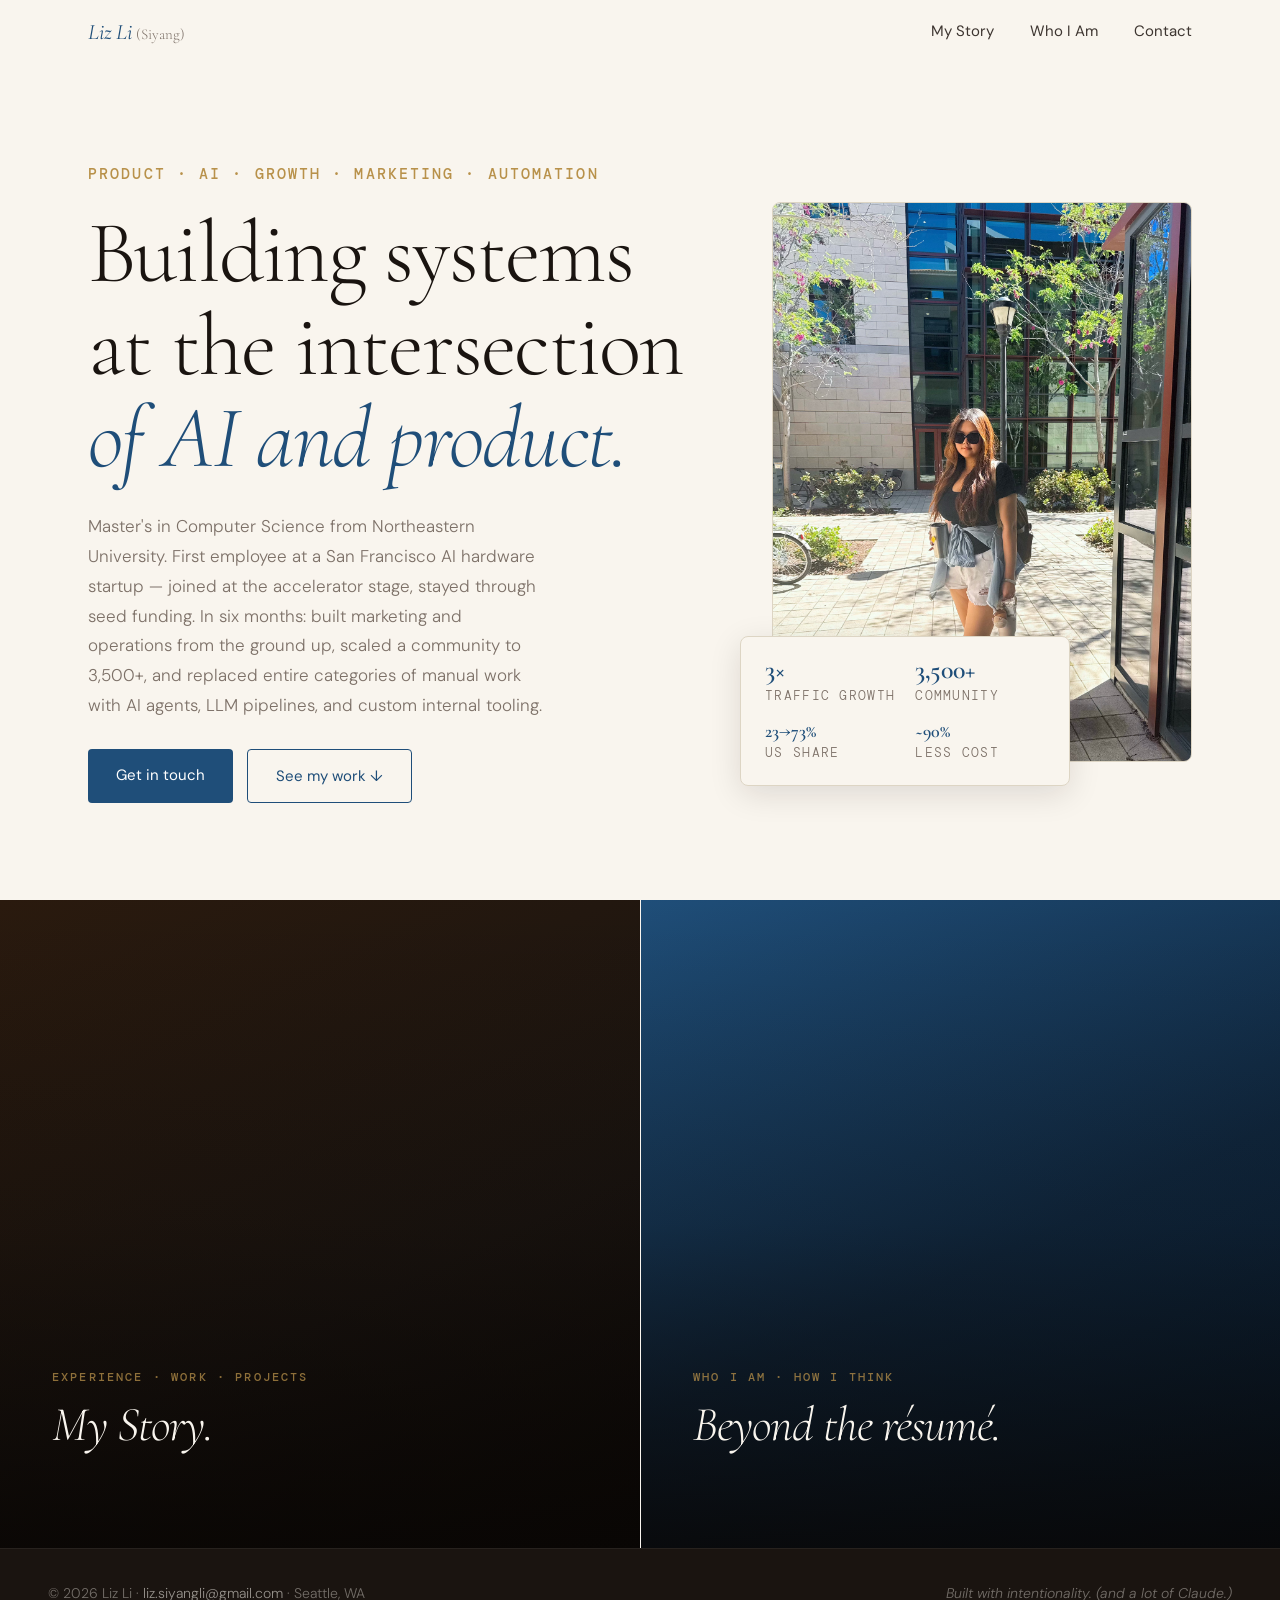
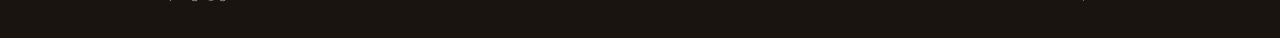
==== commit ab6c6103: "V1: two-door homepage + split into story.html and identity.html Homepage stripped to Hero + two visu" ====
--- a/index.html
+++ b/index.html
@@ -14,26 +14,20 @@
   <!-- NAV -->
   <nav id="nav">
     <div class="nav-inner">
-      <a href="#" class="nav-logo">Liz Li <span class="nav-logo-sub">(Siyang)</span></a>
+      <a href="index.html" class="nav-logo">Liz Li <span class="nav-logo-sub">(Siyang)</span></a>
       <div class="nav-links">
-        <a href="#about">About</a>
-        <a href="#experience">Work</a>
-        <a href="#stories">Stories</a>
-        <a href="#projects">Projects</a>
-        <a href="#skills">Skills</a>
-        <a href="#contact">Contact</a>
+        <a href="story.html">My Story</a>
+        <a href="identity.html">Who I Am</a>
+        <a href="story.html#contact">Contact</a>
       </div>
       <button class="hamburger" id="hamburger" aria-label="Open menu">
         <span></span><span></span><span></span>
       </button>
     </div>
     <div class="mobile-menu" id="mobileMenu">
-      <a href="#about" class="mobile-link">About</a>
-      <a href="#experience" class="mobile-link">Work</a>
-      <a href="#stories" class="mobile-link">Stories</a>
-      <a href="#projects" class="mobile-link">Projects</a>
-      <a href="#skills" class="mobile-link">Skills</a>
-      <a href="#contact" class="mobile-link">Contact</a>
+      <a href="story.html" class="mobile-link">My Story</a>
+      <a href="identity.html" class="mobile-link">Who I Am</a>
+      <a href="story.html#contact" class="mobile-link">Contact</a>
     </div>
   </nav>
 
@@ -55,8 +49,8 @@
           with AI agents, LLM pipelines, and custom internal tooling.
         </p>
         <div class="hero-ctas hero-anim" style="--d:0.75s">
-          <a href="#contact" class="btn-primary">Get in touch</a>
-          <a href="#experience" class="btn-outline">See my work ↓</a>
+          <a href="story.html#contact" class="btn-primary">Get in touch</a>
+          <a href="story.html" class="btn-outline">See my work ↓</a>
         </div>
       </div>
 
@@ -88,602 +82,28 @@
     </div>
   </section>
 
-  <!-- SCENE CARDS -->
-  <section id="scenes" class="scenes-section">
-    <div class="scenes-grid">
+  <!-- TWO DOORS -->
+  <div class="doors-section">
 
-      <div class="scene-card" data-scene="stanford">
-        <div class="scene-bg scene-bg-stanford"></div>
-        <div class="scene-overlay">
-          <p class="scene-dateline">Jan – Jun 2026 · Stanford University</p>
-          <h3 class="scene-title">After the startup.</h3>
-          <p class="scene-sub">Staying current on my own terms.</p>
-          <span class="scene-cta">Explore →</span>
-        </div>
+    <a href="story.html" class="door-card door-story">
+      <div class="door-bg door-bg-story"></div>
+      <div class="door-content">
+        <p class="door-label">Experience · Work · Projects</p>
+        <h2 class="door-heading">My Story.</h2>
+        <span class="door-arrow">→</span>
       </div>
+    </a>
 
-      <div class="scene-card" data-scene="goodhumans">
-        <div class="scene-bg scene-bg-goodhumans"></div>
-        <div class="scene-overlay">
-          <p class="scene-dateline">Jul 2025 – Jan 2026 · San Francisco</p>
-          <h3 class="scene-title">Good Humans.</h3>
-          <p class="scene-sub">First employee. Accelerator to seed.</p>
-          <span class="scene-cta">Explore →</span>
-        </div>
+    <a href="identity.html" class="door-card door-identity">
+      <div class="door-bg door-bg-identity"></div>
+      <div class="door-content">
+        <p class="door-label">Who I Am · How I Think</p>
+        <h2 class="door-heading">Beyond the résumé.</h2>
+        <span class="door-arrow">→</span>
       </div>
+    </a>
 
-      <div class="scene-card" data-scene="field">
-        <div class="scene-bg scene-bg-field"></div>
-        <div class="scene-overlay">
-          <p class="scene-dateline">Oct – Dec 2025 · New York & SF</p>
-          <h3 class="scene-title">In the field.</h3>
-          <p class="scene-sub">NYC. Sold out in five minutes.</p>
-          <span class="scene-cta">Explore →</span>
-        </div>
-      </div>
-
-    </div>
-  </section>
-
-  <!-- SCENE MODAL -->
-  <div class="scene-modal-backdrop" id="sceneModalBackdrop">
-    <div class="scene-modal" id="sceneModal">
-      <button class="scene-modal-close" id="sceneModalClose">✕</button>
-      <div class="scene-modal-body" id="sceneModalBody">
-        <!-- content injected by JS -->
-      </div>
-    </div>
   </div>
-  <section id="about" class="bg-about">
-    <div class="section-inner">
-      <div class="about-grid">
-        <div class="about-text">
-          <p class="label reveal">About</p>
-          <h2 class="section-title reveal">I think in systems.<br>I build from scratch.</h2>
-          <p class="body-text reveal">
-            I was the first employee at Good Humans — an AI hardware startup that went from
-            accelerator to seed funding in under six months. With no playbook and no team,
-            I built the company's marketing engine, operations infrastructure, and growth
-            systems entirely from scratch. I replaced entire categories of repetitive work
-            with AI agents, LLM pipelines, and custom internal tooling — shipped two
-            consumer features end-to-end, ran 500+ user surveys and interviews, and grew a community
-            of 3,500+, all while the role was still being defined around me.
-          </p>
-          <p class="body-text reveal">
-            Before tech, I spent five years at Beijing University of Chinese Medicine —
-            including two years of clinical training at one of the best hospitals in China.
-            That kind of training instills things that don't show up on a résumé: scientific
-            rigor, a high tolerance for pressure without shortcuts, and the discipline to
-            document, verify, and iterate. I went on to earn a Bachelor's degree with a focus on
-            Management Information Systems, then an M.S. in Computer Science from
-            Northeastern University. The cross-disciplinary background isn't a detour —
-            it's the reason I think more carefully about systems, and move faster when it
-            matters.
-          </p>
-          <p class="body-text reveal">
-            The things I've learned to trust: constraints force clarity. Urgency reveals
-            character. And the most useful work usually starts before anyone's written a
-            job description.
-          </p>
-        </div>
-        <div class="about-photo-col">
-          <img src="assets/images/BDCDB87C-CF62-4EA3-851F-842F9DF94971.JPG" alt="Liz Li graduation portrait" class="about-img reveal">
-          <div class="about-details reveal">
-            <div class="about-detail-block">
-              <span class="label">Languages</span>
-              <p>English · Mandarin</p>
-            </div>
-            <div class="about-detail-block">
-              <span class="label">Background</span>
-              <p>Engineering · Medicine · AI</p>
-            </div>
-            <div class="about-detail-block">
-              <span class="label">Expertise</span>
-              <p>Product · Growth · Marketing · AI Automation · Community</p>
-            </div>
-          </div>
-        </div>
-      </div>
-    </div>
-  </section>
-
-  <!-- EXPERIENCE -->
-  <section id="experience" class="bg-cream">
-    <div class="section-inner">
-      <p class="label reveal">Experience</p>
-      <h2 class="section-title reveal">Good Humans Inc.</h2>
-      <div class="exp-card reveal">
-        <div class="exp-card-header">
-          <div class="exp-title-block">
-            <h3 class="exp-role">Founding Marketing Engineer</h3>
-            <p class="exp-company">Good Humans Inc. · San Francisco, CA · AI Hardware Startup</p>
-            <p class="exp-meta">First employee on the founding team · Accelerator → Seed</p>
-            <a href="https://www.babymilu.com/" target="_blank" rel="noopener noreferrer" class="exp-product-link">Visit BabyMilu.com ↗</a>
-          </div>
-          <div class="exp-date">Jul 2025 – Jan 2026</div>
-        </div>
-        <div class="exp-grid">
-          <div class="exp-block">
-            <p class="exp-block-label">① Growth &amp; Marketing</p>
-            <p>200+ short-form videos in 6 months — 3M+ total views across TikTok &amp; IG (own channel)</p>
-            <p>1 viral video at 800K+ views · multiple at 200K–400K</p>
-            <p>A/B tested 3 content formats → face-on collabs won · 3× weekly web traffic</p>
-            <p>US share 23% → 73% in 6 months · 50+ creator partnerships at ~90% lower cost</p>
-            <p>Batch 2 pre-sale sprint: 30 videos in 15 days → 100 units sold in 5 minutes on Dec 24</p>
-          </div>
-          <div class="exp-block">
-            <p class="exp-block-label">② Community</p>
-            <p>Discord: 0 → 3,500+ members in 6 months</p>
-            <p>Gamified onboarding, reaction roles, UGC contests</p>
-            <p>NYC event alone brought 500 new members — highest purchase-intent cohort in the community</p>
-            <p>UGC program: 50+ creators, 100+ videos/month, 1M+ combined views · brand guidelines covering all 50+</p>
-          </div>
-          <div class="exp-block">
-            <p class="exp-block-label">③ Product Management</p>
-            <p>5 PRDs authored: Character Creator, Sticker Lab, Magic Camera and others</p>
-            <p>500+ user surveys &amp; interviews — synthesized into user stories, acceptance criteria, MVP scope &amp; roadmap</p>
-            <p>20+ UX issues resolved: microcopy, wait screens, onboarding flows</p>
-            <p>2 consumer features shipped end-to-end, on-time</p>
-            <p>Matching Outfit: surfaced from a user interview, validated via Discord poll, pushed internally against friction → 70%+ of Batch 2 buyers purchased it ($100+ add-on) · restocks sell out in 5 min every time</p>
-          </div>
-          <div class="exp-block">
-            <p class="exp-block-label">④ Project Management</p>
-            <p>Coordinated offline events across NYC, SF, San Jose, LA, Dallas — 3,000+ people reached in 6 months</p>
-            <p>NYC: secured last-minute vendor spot at sold-out anime convention through direct outreach · private beta room, live user interviews in coffee area before doors opened · "matching outfits" insight originated here</p>
-            <p>Represented company at South Park Commons investor pitch as marketing lead</p>
-            <p>Managed cross-functional delivery with product, engineering &amp; design</p>
-          </div>
-          <div class="exp-block">
-            <p class="exp-block-label">⑤ Automation &amp; Engineering</p>
-            <p>UGC Settlement Pipeline: LLM-assisted rate calc, anomaly flagging, auditable PDF/Excel export — replaced 90%+ of manual payout work at any creator volume</p>
-            <p>Video Production Engine: LLM script generation → FFmpeg post-processing → multi-account Phone Farm distribution — 60 videos live in under 2 hours</p>
-            <p>Local-first Asset Management Engine: AI semantic tagging, vector search, state-aware lifecycle model</p>
-          </div>
-          <div class="exp-block">
-            <p class="exp-block-label">⑥ AI-Native</p>
-            <p>Actively scouts new AI tools and agents in daily life — when a workflow is heavy or repetitive, the instinct is to find the right tool and automate it</p>
-            <p>Tools: Claude · Claude Code · ChatGPT · Codex · Gemini · Cursor · Copilot · Antigravity · Runway · ElevenLabs · Imagen · Notion AI</p>
-            <p>Replaced a part-time role entirely with a structured Claude automation system</p>
-            <p>Built this portfolio site end-to-end using Claude Code — iterative, agentic, and shipped</p>
-            <p>Evaluates new models and tools on release; maintains a personal benchmark of what's actually useful vs. hype</p>
-          </div>
-        </div>
-      </div>
-    </div>
-  </section>
-
-  <!-- STORIES -->
-  <section id="stories" class="bg-ink">
-    <div class="section-inner">
-      <p class="label label-gold reveal">From the field</p>
-      <h2 class="section-title section-title-cream reveal">6 months on the<br>founding team.<br><em>Two things worth sharing.</em></h2>
-
-      <div class="stories-grid">
-
-        <!-- Story 1: New York -->
-        <article class="story-card reveal">
-          <p class="story-dateline">New York · October 2025</p>
-          <h3 class="story-heading">An urgent trip to a sold-out convention — and a single offhand comment that became a product.</h3>
-          <p class="story-body">
-            By October 2025, Good Humans had moved fast. We'd closed a round and were entering real production — not prototype, not lab, factory. Our manufacturing co-founder needed to fly to China to oversee the first production run in person. But before she left, we had a problem: we didn't have enough direct user feedback to tell her what she'd be asking the factory to build. The time window was under a week.
-          </p>
-          <p class="story-body">
-            I found the right room: a Love and Deep Space fan event in New York — a birthday celebration for the character Xavier, the biggest gathering of its kind on the East Coast, drawing fans from Philly, Boston, up and down the coast. Vendor slots had been closed for months. I reached out anyway. Explained who we were, what we were building, why our presence would matter to the people in that room. We got added to a sold-out lineup.
-          </p>
-          <p class="story-body">
-            For seven days I ran interviews everywhere — in the coffee queue before doors opened, on the show floor, in a private room I unlocked after buying the sign-in volunteer a coffee. Our manufacturing co-founder flew in. She sat across from the people who would become our first customers and got the direct answers she'd be bringing to the factory.
-          </p>
-          <p class="story-body">
-            In one of those conversations, a user mentioned she wanted her AI companion to wear matching outfits. I didn't let it go. I heard variations of it again. I ran a Discord poll — the signal held. I brought it to the team formally. The co-founders pushed back: we're an AI startup from San Francisco, this feels too low-tech. I showed them the data. Matching Outfit launched.
-          </p>
-          <div class="story-outcomes">
-            <div class="story-outcome-item">
-              <span class="story-outcome-num">500</span>
-              <span class="story-outcome-label">new community members from this event alone — highest purchase-intent cohort we tracked</span>
-            </div>
-            <div class="story-outcome-item">
-              <span class="story-outcome-num">70%+</span>
-              <span class="story-outcome-label">of Batch 2 buyers added Matching Outfit at $100+ · every restock since has sold out in under 5 min</span>
-            </div>
-          </div>
-        </article>
-
-        <!-- Story 2: Batch 2 pre-sale -->
-        <article class="story-card reveal">
-          <p class="story-dateline">San Francisco · December 2025</p>
-          <h3 class="story-heading">Funding Season. Fifteen days to build the pre-sale. Five minutes to sell out.</h3>
-          <p class="story-body">
-            December 9th. Pre-sale: December 24th. We were in the middle of Funding Season — investors were watching, and this launch would be part of the story they were evaluating. It needed to go well. Not just okay. Well.
-          </p>
-          <p class="story-body">
-            I mapped out a full content calendar before touching the camera. Thirty videos in fifteen days — roughly two a day — each with a call to action calibrated to how many days remained before launch. I coordinated daily with our designer on countdown visuals. I synced with our manufacturing co-founder in China for the latest footage from the factory floor. And while doing all of that, I noticed no one had built the Sold Out page. I built it before anyone asked.
-          </p>
-          <p class="story-body">
-            December 24th. San Francisco. 5pm PST. The office had lost power earlier that day. We drove through the rain looking for a café with wifi. Found one. Opened the backend. Watched. Five minutes. All 100 units gone. Discord exploded — thousands of messages in those same five minutes. People saying what they bought, what outfit they'd pair it with, where they'd put it in their apartment.
-          </p>
-          <p class="story-body">
-            The investors saw the data that same night. That's what fifteen days of focused work looks like when the pressure is real and the stakes are clear.
-          </p>
-          <div class="story-outcomes">
-            <div class="story-outcome-item">
-              <span class="story-outcome-num">5 min</span>
-              <span class="story-outcome-label">to sell 100 units on Dec 24 · investors saw the data the same night</span>
-            </div>
-            <div class="story-outcome-item">
-              <span class="story-outcome-num">30 videos</span>
-              <span class="story-outcome-label">in 15 days · scripted, shot, edited, published, and tracked — solo</span>
-            </div>
-          </div>
-        </article>
-
-      </div>
-
-      <!-- Media row: video + screenshots -->
-      <div class="story-media-row">
-
-        <div class="story-media-block reveal">
-          <p class="story-media-label">New York · Documentary</p>
-          <div class="video-embed-wrap">
-            <video controls preload="metadata" class="story-video">
-              <source src="assets/images/VID_20260501224642766.mov" type="video/mp4">
-              Your browser does not support the video tag.
-            </video>
-          </div>
-        </div>
-
-        <div class="story-media-block reveal">
-          <p class="story-media-label">December 24 · Sold Out Fast</p>
-          <img src="assets/images/IMG_0251.jpg" alt="Pre-order sold out confirmation" class="story-screenshot-img">
-        </div>
-
-      </div>
-
-      <!-- TikTok performance screenshots -->
-      <div class="story-screenshots-row reveal">
-        <div class="story-screenshots-header">
-          <p class="story-media-label">Content results · <a href="https://www.tiktok.com/@lucie_luv_" target="_blank" rel="noopener noreferrer" class="story-link">@lucie_luv_ on TikTok ↗</a></p>
-        </div>
-        <div class="story-screenshots-grid">
-          <img src="assets/images/IMG_6620.JPG" alt="TikTok video screenshot — high view count" class="story-screenshot-img">
-          <img src="assets/images/IMG_6621.JPG" alt="TikTok video screenshot — high view count" class="story-screenshot-img">
-          <img src="assets/images/IMG_6622.JPG" alt="TikTok video screenshot — high view count" class="story-screenshot-img">
-        </div>
-      </div>
-    </div>
-  </section>
-
-  <!-- PROJECTS -->
-  <section id="projects" class="bg-cream">
-    <div class="section-inner">
-      <p class="label reveal">Work Samples</p>
-      <h2 class="section-title reveal">Selected work.</h2>
-
-      <div class="projects-grid">
-        <div class="project-card reveal" style="--card-delay:0ms">
-          <div class="project-accent-bar"></div>
-          <div class="project-tags">
-            <span class="tag">Python</span>
-            <span class="tag">Product Ops</span>
-            <span class="tag">Internal Tooling</span>
-          </div>
-          <h3 class="project-title">UGC Creator Settlement Automation System</h3>
-          <p class="project-desc">Manual creator payout process: hours of cross-referencing spreadsheets, hand calculations, no audit trail. I mapped the entire flow, spotted the scale problem before it hit, and built a Python pipeline: automated ingestion, rate calculation, anomaly flagging, auditable PDF/Excel export. Handles 10 creators and 100 creators with identical human effort.</p>
-          <div class="impact-chips">
-            <span class="chip">Scale-independent</span>
-            <span class="chip">Zero errors</span>
-            <span class="chip">Near-zero monthly effort</span>
-          </div>
-        </div>
-
-        <div class="project-card reveal" style="--card-delay:80ms">
-          <div class="project-accent-bar"></div>
-          <div class="project-tags">
-            <span class="tag">Generative AI</span>
-            <span class="tag">LLM</span>
-            <span class="tag">FFmpeg</span>
-          </div>
-          <h3 class="project-title">Configuration-Driven Video Production Pipeline</h3>
-          <p class="project-desc">Built a generative video pipeline that takes a job definition file and outputs platform-ready short-form videos at scale. LLM script generation with custom AI screenwriter personas → FFmpeg post-processing for captions and audio → automated batch distribution via multi-account Phone Farm infrastructure. 60 videos generated and live across platforms in under 2 hours.</p>
-          <div class="impact-chips">
-            <span class="chip">60 videos in &lt;2 hours</span>
-            <span class="chip">Multi-account distribution</span>
-            <span class="chip">End-to-end automated</span>
-          </div>
-        </div>
-
-        <div class="project-card reveal" style="--card-delay:160ms">
-          <div class="project-accent-bar"></div>
-          <div class="project-tags">
-            <span class="tag">Vector Search</span>
-            <span class="tag">Full-Stack</span>
-            <span class="tag">Semantic AI</span>
-          </div>
-          <h3 class="project-title">Local-First Creative Asset Management Engine</h3>
-          <p class="project-desc">Full-stack system for indexing unstructured video libraries with AI semantic tagging, embedding-based natural-language search, FFmpeg media pipelines, and a state-aware asset lifecycle model (unused / used / published). Local-first for privacy and speed.</p>
-          <div class="impact-chips">
-            <span class="chip">Semantic search</span>
-            <span class="chip">Vector retrieval</span>
-            <span class="chip">Full-stack</span>
-          </div>
-        </div>
-      </div>
-
-      <div class="projects-grid-sm">
-        <div class="project-card project-card-sm reveal" style="--card-delay:0ms">
-          <div class="project-accent-bar"></div>
-          <div class="project-tags">
-            <span class="tag">PRD Writing</span>
-            <span class="tag">User Research</span>
-          </div>
-          <h3 class="project-title">Character Creator PRD</h3>
-          <p class="project-desc">Full PRD for AI-powered avatar customization V1. Synthesized 3,500+ community inputs into user stories, acceptance criteria, MVP scope, and phased roadmap.</p>
-        </div>
-
-        <div class="project-card project-card-sm reveal" style="--card-delay:80ms">
-          <div class="project-accent-bar"></div>
-          <div class="project-tags">
-            <span class="tag">Python</span>
-            <span class="tag">Tableau</span>
-            <span class="tag">1st Place</span>
-          </div>
-          <h3 class="project-title">Data Mining — 1st Place</h3>
-          <p class="project-desc">Led 4-person team to build a knowledge graph in Python + Tableau at Beijing University of Chinese Medicine. Won university-wide competition. Received referral to ByteDance internship program.</p>
-        </div>
-      </div>
-    </div>
-  </section>
-
-  <!-- SKILLS -->
-  <section id="skills" class="bg-navy">
-    <div class="section-inner">
-      <p class="label label-gold reveal">Capabilities</p>
-      <h2 class="section-title section-title-cream reveal">What I bring<br>to the table.</h2>
-      <div class="traits-row reveal">
-        <span class="trait-pill">Curious</span>
-        <span class="trait-pill">Execution-Focused</span>
-        <span class="trait-pill">Data-Driven</span>
-        <span class="trait-pill">Builder Mindset</span>
-        <span class="trait-pill">High Velocity</span>
-        <span class="trait-pill">Systems Thinker</span>
-        <span class="trait-pill">Bias for Action</span>
-        <span class="trait-pill">Cross-functional</span>
-        <span class="trait-pill">AI-native</span>
-      </div>
-      <div class="skills-mosaic">
-        <div class="skill-block skill-block-wide reveal">
-          <p class="skill-block-label">Product Management</p>
-          <p class="skill-block-content">PRD writing · Roadmap planning · Feature backlog · User stories · Sprint planning · Agile/Scrum · Stakeholder management · GTM execution · QA &amp; specs · Release management</p>
-        </div>
-        <div class="skill-block reveal">
-          <p class="skill-block-label">Data &amp; Analytics</p>
-          <p class="skill-block-content">A/B testing · Funnel analysis · Cohort analysis · DAU/WAU · SQL · Python · Tableau · Google Analytics</p>
-        </div>
-        <div class="skill-block reveal">
-          <p class="skill-block-label">AI &amp; Automation</p>
-          <p class="skill-block-content">Claude · Claude Code · ChatGPT · GPT-4o · Codex · Gemini · Cursor · GitHub Copilot · Runway · Imagen · ElevenLabs · Prompt engineering · LLM API integrations · Agentic workflow design · Automation pipeline architecture</p>
-        </div>
-        <div class="skill-block reveal">
-          <p class="skill-block-label">Growth &amp; Marketing</p>
-          <p class="skill-block-content">GTM execution · Content strategy · Creator partnerships (50+) · CRM systems · Campaign analysis · Competitive research</p>
-        </div>
-        <div class="skill-block reveal">
-          <p class="skill-block-label">Technical</p>
-          <p class="skill-block-content">Python · SQL · REST APIs · AWS (EC2, S3, IAM) · Full-stack dev · FFmpeg · Vector databases · Discord APIs · Webflow</p>
-        </div>
-        <div class="skill-block reveal">
-          <p class="skill-block-label">Communication</p>
-          <p class="skill-block-content">English (Professional) · Mandarin (Native) · Executive presentations · Investor pitches</p>
-        </div>
-        <div class="skill-block reveal">
-          <p class="skill-block-label">Project Management</p>
-          <p class="skill-block-content">Event coordination · Cross-functional delivery · Content calendars · Offline event logistics · Vendor sourcing · Stakeholder alignment · 10+ events across 5 cities</p>
-        </div>
-        <div class="skill-block reveal">
-          <p class="skill-block-label">Content Creation</p>
-          <p class="skill-block-content">Short-form video · 200+ videos in 6 months · 3M+ views · TikTok · Instagram · Scripting · Editing · Multi-platform publishing · UGC program management</p>
-        </div>
-      </div>
-    </div>
-  </section>
-
-  <!-- EDUCATION -->
-  <section id="education" class="bg-cream-dark">
-    <div class="section-inner">
-      <p class="label reveal">Education</p>
-      <h2 class="section-title reveal">Three degrees. One thread.</h2>
-      <div class="edu-grid">
-        <div class="edu-card reveal" style="--card-delay:0ms">
-          <h3 class="edu-school">Northeastern University</h3>
-          <p class="edu-degree">M.S. Computer Science</p>
-          <p class="edu-meta">GPA 3.85 · May 2026 · San Jose, CA</p>
-          <p class="edu-note">3 years full-time. Coursework in Databases, Algorithms, Cloud (AWS), and AI. Parallel AI projects throughout.</p>
-        </div>
-        <div class="edu-card reveal" style="--card-delay:80ms">
-          <h3 class="edu-school">University of Maine</h3>
-          <p class="edu-degree">B.L.S. · Management Information Systems</p>
-          <p class="edu-meta">GPA 3.93 · May 2023 · Summa Cum Laude</p>
-          <p class="edu-note">The bridge. MIS introduced me to data, tech, and systems thinking — right as generative AI was beginning to change everything.</p>
-        </div>
-        <div class="edu-card reveal" style="--card-delay:160ms">
-          <h3 class="edu-school">Beijing Univ. of Chinese Medicine</h3>
-          <p class="edu-degree">B.M. in Medicine</p>
-          <p class="edu-meta">GPA 3.34 · Jun 2023 · Beijing</p>
-          <p class="edu-note">Medical background with clinical training at one of the best hospitals in China. The foundation for high-stakes decision-making.</p>
-        </div>
-      </div>
-    </div>
-  </section>
-
-  <!-- STANFORD CHAPTER -->
-  <section id="stanford" class="bg-cream-dark">
-    <div class="section-inner">
-      <p class="label reveal">Jan – Jun 2026 · Stanford University</p>
-      <h2 class="section-title reveal">Leaving the startup<br>didn't mean leaving<br><em>the work.</em></h2>
-
-      <div class="stanford-grid">
-        <div class="stanford-text">
-          <p class="body-text reveal">
-            I'm curious in the literal sense — I want to understand how things actually work, not just the surface version. I notice details that don't always matter until they suddenly do. I fix things around me without being asked, because leaving something broken feels worse than the effort. And I've been working with AI long enough that it's not a tool I pick up — it's just how I think.
-          </p>
-          <p class="body-text reveal">
-            To finish my Master's in Computer Science at Northeastern, I had to leave Good Humans and go back to school. Northeastern's San Jose campus made it possible to move to Stanford's campus and live with family at the same time. Leaving a startup is a real gear shift — at a company like that, staying current isn't something you have to try to do, the work forces it. As a student again, that external pressure disappears. I didn't let it matter. I kept building AI projects on my own, joined vibe coding workshops and AI classes on campus, and showed up to lectures and seminars every week.
-          </p>
-
-          <div class="lecture-list reveal">
-            <p class="lecture-list-label">Five I keep thinking about</p>
-
-            <div class="lecture-item">
-              <span class="lecture-dot"></span>
-              <div>
-                <p class="lecture-title">Tomer Cohen — former Chief Product Officer, LinkedIn</p>
-                <p class="lecture-desc">AI-driven futures of work, skill evolution, and new patterns in product development.</p>
-              </div>
-            </div>
-
-            <div class="lecture-item">
-              <span class="lecture-dot"></span>
-              <div>
-                <p class="lecture-title">Precision Productivity: Measuring Cognitive Load in Real-World AI-Assisted Work</p>
-                <p class="lecture-desc">How AI actually affects work quality and cognitive load — and who benefits most, and why.</p>
-              </div>
-            </div>
-
-            <div class="lecture-item">
-              <span class="lecture-dot"></span>
-              <div>
-                <p class="lecture-title">AI and Humanities Symposium</p>
-                <p class="lecture-desc">Concrete applications of AI tools in humanities teaching and research — what works, what doesn't.</p>
-              </div>
-            </div>
-
-            <div class="lecture-item">
-              <span class="lecture-dot"></span>
-              <div>
-                <p class="lecture-title">Javier Olivan — Chief Operating Officer, Meta</p>
-                <p class="lecture-desc">Leading global operations and core product at Meta's scale — and what that actually requires.</p>
-              </div>
-            </div>
-
-            <div class="lecture-item">
-              <span class="lecture-dot"></span>
-              <div>
-                <p class="lecture-title">US Leadership in AI — Jensen Huang &amp; Congressman Ro Khanna</p>
-                <p class="lecture-desc">NVIDIA's founder and CEO in conversation with Ro Khanna on the forces shaping the next decade of AI.</p>
-              </div>
-            </div>
-          </div>
-
-          <div class="philosophy-block reveal">
-            <p class="philosophy-quote">
-              "Take the play seriously and get my hands dirty."
-            </p>
-            <p class="philosophy-body">
-              After leaving Good Humans, I required myself to spend at least one hour a day on this. Not for a job. Not for a grade. Just because I believe — based on my CS background and everything I built at the company — that AI is going to change what productivity actually means. And I didn't want to drift away from that just because I wasn't on a payroll.
-            </p>
-            <p class="philosophy-body">
-              The way I see it: you can't learn what AI can do right now by reading about it. The field changes faster than any syllabus. You can't rely on a course that's been taught for twenty years, even by someone excellent. The only way to actually understand where the models are — and where they're not — is to explore in a non-utilitarian way. No target DAU. No revenue goal. Just: what happens if I do it this way? Can this actually be solved without a person in the loop? What's at the edge? I try something, see what breaks, adjust, try again. That's the practice. That's how I stay current on my own terms.
-            </p>
-          </div>
-        </div>
-
-        <div class="stanford-photos">
-          <div class="stanford-photo-stack reveal">
-            <div class="stanford-photo-frame">
-              <img src="assets/images/stf.JPG" alt="Liz at Stanford" class="stanford-photo-img">
-            </div>
-            <div class="stanford-photo-frame">
-              <img src="assets/images/stf pic.jpeg" alt="Liz at Stanford campus" class="stanford-photo-img">
-            </div>
-            <div class="stanford-photo-frame">
-              <img src="assets/images/stf pic2.jpeg" alt="Liz at Stanford campus" class="stanford-photo-img">
-            </div>
-          </div>
-        </div>
-      </div>
-    </div>
-  </section>
-
-  <!-- LIFE / GALLERY -->
-  <section id="life" class="bg-cream">
-    <div class="section-inner">
-      <p class="label reveal">Beyond the resume</p>
-      <h2 class="section-title reveal">A few things<br>that aren't on my CV.</h2>
-      <div class="gallery-masonry">
-        <div class="gallery-item reveal">
-          <img src="assets/images/stanford3.jpeg" alt="Liz at Stanford campus" class="gallery-img">
-          <p class="gallery-caption">Stanford campus, 2026.</p>
-        </div>
-        <div class="gallery-item reveal">
-          <img src="assets/images/IMG_7772.jpeg" alt="Liz with Black Bean the poodle at the park" class="gallery-img">
-          <p class="gallery-caption">I like dogs, and this is Black Bean.</p>
-        </div>
-        <div class="gallery-item reveal">
-          <img src="assets/images/IMG_0819.JPG" alt="Colleague's Doberman" class="gallery-img">
-          <p class="gallery-caption">My colleague's Doberman. Immediately became a fan.</p>
-        </div>
-      </div>
-      <div class="fun-facts">
-        <span class="fun-pill">🏥 B.M. in Medicine · 5 years medical school · 2 years clinical training · Beijing Univ. of Chinese Medicine</span>
-        <span class="fun-pill">📚 B.L.S. Management Information Systems · University of Maine · Summa Cum Laude</span>
-        <span class="fun-pill">🎓 M.S. Computer Science · Northeastern University · 2026</span>
-      </div>
-    </div>
-  </section>
-
-  <!-- PUBLICATIONS -->
-  <section id="publications" class="bg-cream">
-    <div class="section-inner section-narrow">
-      <p class="label reveal">Research</p>
-      <h2 class="section-title reveal">Published work.</h2>
-      <div class="pub-list">
-        <div class="pub-item reveal">
-          <p class="pub-authors">Fan Zhang, <strong>Siyang Li</strong>, Ding JY (2021).</p>
-          <p class="pub-title"><a href="assets/images/MicroRNA%E5%9C%A8%E5%91%BC%E5%90%B8%E7%B3%BB%E7%BB%9F%E7%82%8E%E6%80%A7%E7%96%BE%E7%97%85%E4%B8%AD%E7%9A%84%E7%A0%94%E7%A9%B6%E8%BF%9B%E5%B1%95_%E5%BC%A0%E5%B8%86.pdf" target="_blank" rel="noopener noreferrer" class="pub-link">Research progress of microRNA in inflammatory diseases of the respiratory system. ↗</a></p>
-          <p class="pub-journal">Chinese Journal of Comparative Medicine.</p>
-        </div>
-        <div class="pub-divider"></div>
-        <div class="pub-item reveal">
-          <p class="pub-authors">Junying Ding, Xiang Gao, Fan Zhang, Yunxin Zhou, <strong>Siyang Li</strong>, Youran Lu, Qingquan Liu (2021).</p>
-          <p class="pub-title"><a href="assets/images/Elsevier%202021.10.pdf" target="_blank" rel="noopener noreferrer" class="pub-link">Toxicological safety evaluation of Qiguiyin formula in rats. ↗</a></p>
-          <p class="pub-journal">Journal of Ethnopharmacology.</p>
-        </div>
-      </div>
-    </div>
-  </section>
-
-  <!-- CONTACT -->
-  <section id="contact" class="bg-ink">
-    <div class="section-inner">
-      <p class="label label-gold reveal">Let's talk</p>
-      <h2 class="contact-headline reveal">Open to the right<br><em>opportunity.</em></h2>
-      <p class="contact-sub reveal">
-        PM · Growth · AI Engineering · Product Ops · Implementation<br>
-        Full-time from May 2026 · Seattle, WA or Remote · No sponsorship required
-      </p>
-      <div class="contact-cards contact-cards-four">
-        <a href="mailto:liz.siyangli@gmail.com" class="contact-card reveal" style="--card-delay:0ms">
-          <span class="contact-icon">✉</span>
-          <span class="contact-card-label">Email</span>
-          <span class="contact-value">liz.siyangli@gmail.com</span>
-        </a>
-        <a href="tel:6505319288" class="contact-card reveal" style="--card-delay:60ms">
-          <span class="contact-icon">📞</span>
-          <span class="contact-card-label">Phone</span>
-          <span class="contact-value">(650) 531-9288</span>
-        </a>
-        <a href="https://www.linkedin.com/in/siyang-l-532a622a1/" target="_blank" rel="noopener noreferrer" class="contact-card reveal" style="--card-delay:120ms">
-          <span class="contact-icon">in</span>
-          <span class="contact-card-label">LinkedIn</span>
-          <span class="contact-value">Siyang Li</span>
-        </a>
-        <a href="https://github.com/liz-siyangli" target="_blank" rel="noopener noreferrer" class="contact-card reveal" style="--card-delay:180ms">
-          <span class="contact-icon">⌥</span>
-          <span class="contact-card-label">GitHub</span>
-          <span class="contact-value">liz-siyangli</span>
-        </a>
-      </div>
-    </div>
-  </section>
 
   <!-- FOOTER -->
   <footer>
@@ -694,51 +114,5 @@
   </footer>
 
   <script src="script.js"></script>
-  <script>
-    // Scene card modal
-    const sceneContent = {
-      stanford: {
-        label: 'Jan – Jun 2026 · Stanford University',
-        heading: 'After the startup.',
-        body: 'Placeholder — Stanford content coming soon. Photos, lectures, and what it meant to stay current after leaving Good Humans.'
-      },
-      goodhumans: {
-        label: 'Jul 2025 – Jan 2026 · San Francisco',
-        heading: 'Good Humans.',
-        body: 'Placeholder — Good Humans content coming soon. First employee, accelerator to seed, everything built from scratch.'
-      },
-      field: {
-        label: 'Oct – Dec 2025 · New York & SF',
-        heading: 'In the field.',
-        body: 'Placeholder — NYC & pre-sale content coming soon. The sold-out convention, the 15-day sprint, five minutes to sell out.'
-      }
-    };
-
-    const backdrop = document.getElementById('sceneModalBackdrop');
-    const modalBody = document.getElementById('sceneModalBody');
-    const closeBtn = document.getElementById('sceneModalClose');
-
-    document.querySelectorAll('.scene-card').forEach(card => {
-      card.addEventListener('click', () => {
-        const key = card.dataset.scene;
-        const c = sceneContent[key];
-        modalBody.innerHTML = `
-          <p class="scene-modal-label">${c.label}</p>
-          <h2 class="scene-modal-heading">${c.heading}</h2>
-          <div class="scene-modal-placeholder">${c.body}</div>
-        `;
-        backdrop.classList.add('open');
-        document.body.style.overflow = 'hidden';
-      });
-    });
-
-    const closeModal = () => {
-      backdrop.classList.remove('open');
-      document.body.style.overflow = '';
-    };
-    closeBtn.addEventListener('click', closeModal);
-    backdrop.addEventListener('click', e => { if (e.target === backdrop) closeModal(); });
-    document.addEventListener('keydown', e => { if (e.key === 'Escape') closeModal(); });
-  </script>
 </body>
 </html>
--- a/style.css
+++ b/style.css
@@ -358,231 +358,169 @@
 }
 
 /* ============================================================
-   SCENE CARDS
-   ============================================================ */
-.scenes-section {
-  background: var(--ink);
-  padding: 0;
-}
-
-.scenes-grid {
+   TWO DOORS (homepage)
+   ============================================================ */
+.doors-section {
   display: grid;
-  grid-template-columns: repeat(3, 1fr);
-  min-height: 560px;
-}
-
-.scene-card {
+  grid-template-columns: 1fr 1fr;
+  height: 72vh;
+  min-height: 480px;
+}
+
+.door-card {
   position: relative;
   overflow: hidden;
-  cursor: pointer;
   display: flex;
   align-items: flex-end;
-  min-height: 560px;
-}
-
-.scene-bg {
+  text-decoration: none;
+}
+
+.door-bg {
   position: absolute;
   inset: 0;
-  transition: transform 0.55s cubic-bezier(0.25, 0.46, 0.45, 0.94),
-              filter 0.55s ease;
+  transition: transform 0.65s cubic-bezier(0.25, 0.46, 0.45, 0.94),
+              filter 0.65s ease;
   background-size: cover;
   background-position: center;
 }
-
-.scene-card:hover .scene-bg {
-  transform: scale(1.05);
-  filter: brightness(0.75);
-}
-
-/* Placeholder gradients — swap for real photos later */
-.scene-bg-stanford {
-  background: linear-gradient(160deg, #c8b07a 0%, #8a6d3b 40%, #4a3520 100%);
-}
-.scene-bg-goodhumans {
-  background: linear-gradient(160deg, #1F4E79 0%, #0d2d4a 50%, #07192b 100%);
-}
-.scene-bg-field {
-  background: linear-gradient(160deg, #4a2060 0%, #2d1240 50%, #120820 100%);
-}
-
-/* Gradient scrim so text is always readable */
-.scene-card::after {
+.door-card:hover .door-bg {
+  transform: scale(1.04);
+  filter: brightness(0.8);
+}
+
+/* Placeholder gradients — replace with real photos later */
+.door-bg-story {
+  background: linear-gradient(155deg, #2a1a0e 0%, #1A1410 60%, #0d0a08 100%);
+}
+.door-bg-identity {
+  background: linear-gradient(155deg, #1F4E79 0%, #102840 55%, #07192b 100%);
+}
+
+/* Bottom scrim for text legibility */
+.door-card::after {
   content: '';
   position: absolute;
   inset: 0;
   background: linear-gradient(
     to top,
-    rgba(10, 6, 4, 0.88) 0%,
-    rgba(10, 6, 4, 0.30) 55%,
-    rgba(10, 6, 4, 0.05) 100%
+    rgba(8,5,3,0.82) 0%,
+    rgba(8,5,3,0.20) 50%,
+    transparent 100%
   );
   pointer-events: none;
-  transition: background 0.3s ease;
-}
-.scene-card:hover::after {
+  transition: background 0.3s;
+}
+.door-card:hover::after {
   background: linear-gradient(
     to top,
-    rgba(10, 6, 4, 0.82) 0%,
-    rgba(10, 6, 4, 0.20) 55%,
-    rgba(10, 6, 4, 0.05) 100%
+    rgba(8,5,3,0.72) 0%,
+    rgba(8,5,3,0.14) 50%,
+    transparent 100%
   );
 }
 
-/* Dividers between cards */
-.scene-card + .scene-card {
-  border-left: 1px solid rgba(255,255,255,0.08);
-}
-
-.scene-overlay {
+.door-identity {
+  border-left: 1px solid rgba(255,255,255,0.07);
+}
+
+.door-content {
   position: relative;
   z-index: 1;
-  padding: 40px 36px;
-  width: 100%;
+  padding: 44px 52px;
   display: flex;
   flex-direction: column;
-  gap: 8px;
-}
-
-.scene-dateline {
-  font-family: var(--font-mono);
-  font-size: 13px;
+  gap: 10px;
+}
+
+.door-label {
+  font-family: var(--font-mono);
+  font-size: 12px;
   font-weight: 500;
-  letter-spacing: 0.14em;
+  letter-spacing: 0.18em;
   text-transform: uppercase;
   color: var(--gold);
-  opacity: 0.85;
-}
-
-.scene-title {
-  font-family: var(--font-display);
-  font-weight: 300;
-  font-style: italic;
-  font-size: clamp(26px, 2.5vw, 36px);
-  color: var(--cream);
-  line-height: 1.2;
-  letter-spacing: -0.01em;
-}
-
-.scene-sub {
-  font-size: 14px;
-  font-weight: 300;
-  color: rgba(249,245,238,0.60);
-  line-height: 1.6;
-  margin-top: 2px;
-}
-
-.scene-cta {
-  display: inline-block;
-  margin-top: 12px;
-  font-family: var(--font-mono);
-  font-size: 13px;
-  font-weight: 500;
-  letter-spacing: 0.12em;
-  text-transform: uppercase;
-  color: var(--gold);
-  opacity: 0;
-  transform: translateY(6px);
-  transition: opacity 0.3s ease, transform 0.3s ease;
-}
-.scene-card:hover .scene-cta {
-  opacity: 1;
-  transform: translateY(0);
-}
-
-/* ── Scene Modal ── */
-.scene-modal-backdrop {
-  position: fixed;
-  inset: 0;
-  background: rgba(10, 6, 4, 0.80);
-  backdrop-filter: blur(6px);
-  z-index: 200;
-  display: flex;
-  align-items: center;
-  justify-content: center;
-  opacity: 0;
-  pointer-events: none;
-  transition: opacity 0.3s ease;
-}
-.scene-modal-backdrop.open {
-  opacity: 1;
-  pointer-events: all;
-}
-
-.scene-modal {
-  background: var(--cream);
-  border-radius: 10px;
-  max-width: 720px;
-  width: calc(100% - 48px);
-  max-height: 82vh;
-  overflow-y: auto;
-  position: relative;
-  padding: 52px 52px 48px;
-  transform: translateY(20px);
-  transition: transform 0.3s ease;
-}
-.scene-modal-backdrop.open .scene-modal {
-  transform: translateY(0);
-}
-
-.scene-modal-close {
-  position: absolute;
-  top: 20px; right: 20px;
-  background: none;
-  border: none;
-  font-size: 18px;
-  color: var(--muted);
-  cursor: pointer;
-  line-height: 1;
-  padding: 4px 8px;
-  transition: color 0.2s;
-}
-.scene-modal-close:hover { color: var(--ink); }
-
-.scene-modal-body {
-  display: flex;
-  flex-direction: column;
-  gap: 16px;
-}
-.scene-modal-body .scene-modal-label {
-  font-family: var(--font-mono);
-  font-size: 13px;
-  font-weight: 500;
-  letter-spacing: 0.14em;
-  text-transform: uppercase;
-  color: var(--gold);
-}
-.scene-modal-body .scene-modal-heading {
+  opacity: 0.75;
+  transition: opacity 0.3s;
+}
+.door-card:hover .door-label { opacity: 1; }
+
+.door-heading {
   font-family: var(--font-display);
   font-style: italic;
   font-weight: 300;
-  font-size: 28px;
+  font-size: clamp(36px, 3.8vw, 58px);
+  color: var(--cream);
+  line-height: 1.1;
+  letter-spacing: -0.02em;
+}
+
+.door-arrow {
+  display: inline-block;
+  font-size: 22px;
+  color: var(--gold);
+  opacity: 0;
+  transform: translateX(-10px);
+  transition: opacity 0.3s ease, transform 0.3s ease;
+  margin-top: 4px;
+}
+.door-card:hover .door-arrow {
+  opacity: 1;
+  transform: translateX(0);
+}
+
+/* ============================================================
+   SUBPAGE HEADER
+   ============================================================ */
+.subpage-header {
+  padding-top: var(--nav-h);
+}
+.subpage-header-inner {
+  padding-bottom: 48px !important;
+  padding-top: 64px !important;
+}
+.subpage-back {
+  display: inline-block;
+  font-family: var(--font-mono);
+  font-size: 13px;
+  font-weight: 500;
+  letter-spacing: 0.10em;
+  color: var(--muted);
+  margin-bottom: 28px;
+  transition: color 0.2s;
+}
+.subpage-back:hover { color: var(--gold); }
+
+.subpage-title {
+  font-family: var(--font-display);
+  font-style: italic;
+  font-weight: 300;
+  font-size: clamp(42px, 6vw, 72px);
   color: var(--ink);
-  line-height: 1.3;
-  letter-spacing: -0.01em;
-}
-.scene-modal-body .scene-modal-text {
-  font-size: 15px;
-  font-weight: 300;
-  color: var(--body);
-  line-height: 1.85;
-}
-.scene-modal-placeholder {
-  border: 2px dashed var(--border);
-  border-radius: 6px;
-  padding: 48px 32px;
-  text-align: center;
-  color: var(--muted);
-  font-size: 14px;
-  font-style: italic;
+  line-height: 1.1;
+  letter-spacing: -0.02em;
+  margin-top: 8px;
 }
 
 /* Responsive */
 @media (max-width: 767px) {
-  .scenes-grid { grid-template-columns: 1fr; min-height: auto; }
-  .scene-card { min-height: 300px; }
-  .scene-card + .scene-card { border-left: none; border-top: 1px solid rgba(255,255,255,0.08); }
-  .scene-cta { opacity: 1; transform: none; }
-  .scene-modal { padding: 36px 24px 32px; }
+  .doors-section {
+    grid-template-columns: 1fr;
+    height: auto;
+  }
+  .door-card {
+    min-height: 320px;
+  }
+  .door-identity {
+    border-left: none;
+    border-top: 1px solid rgba(255,255,255,0.07);
+  }
+  .door-arrow {
+    opacity: 1;
+    transform: translateX(0);
+  }
+  .door-content {
+    padding: 32px 24px;
+  }
 }
 
 /* ============================================================
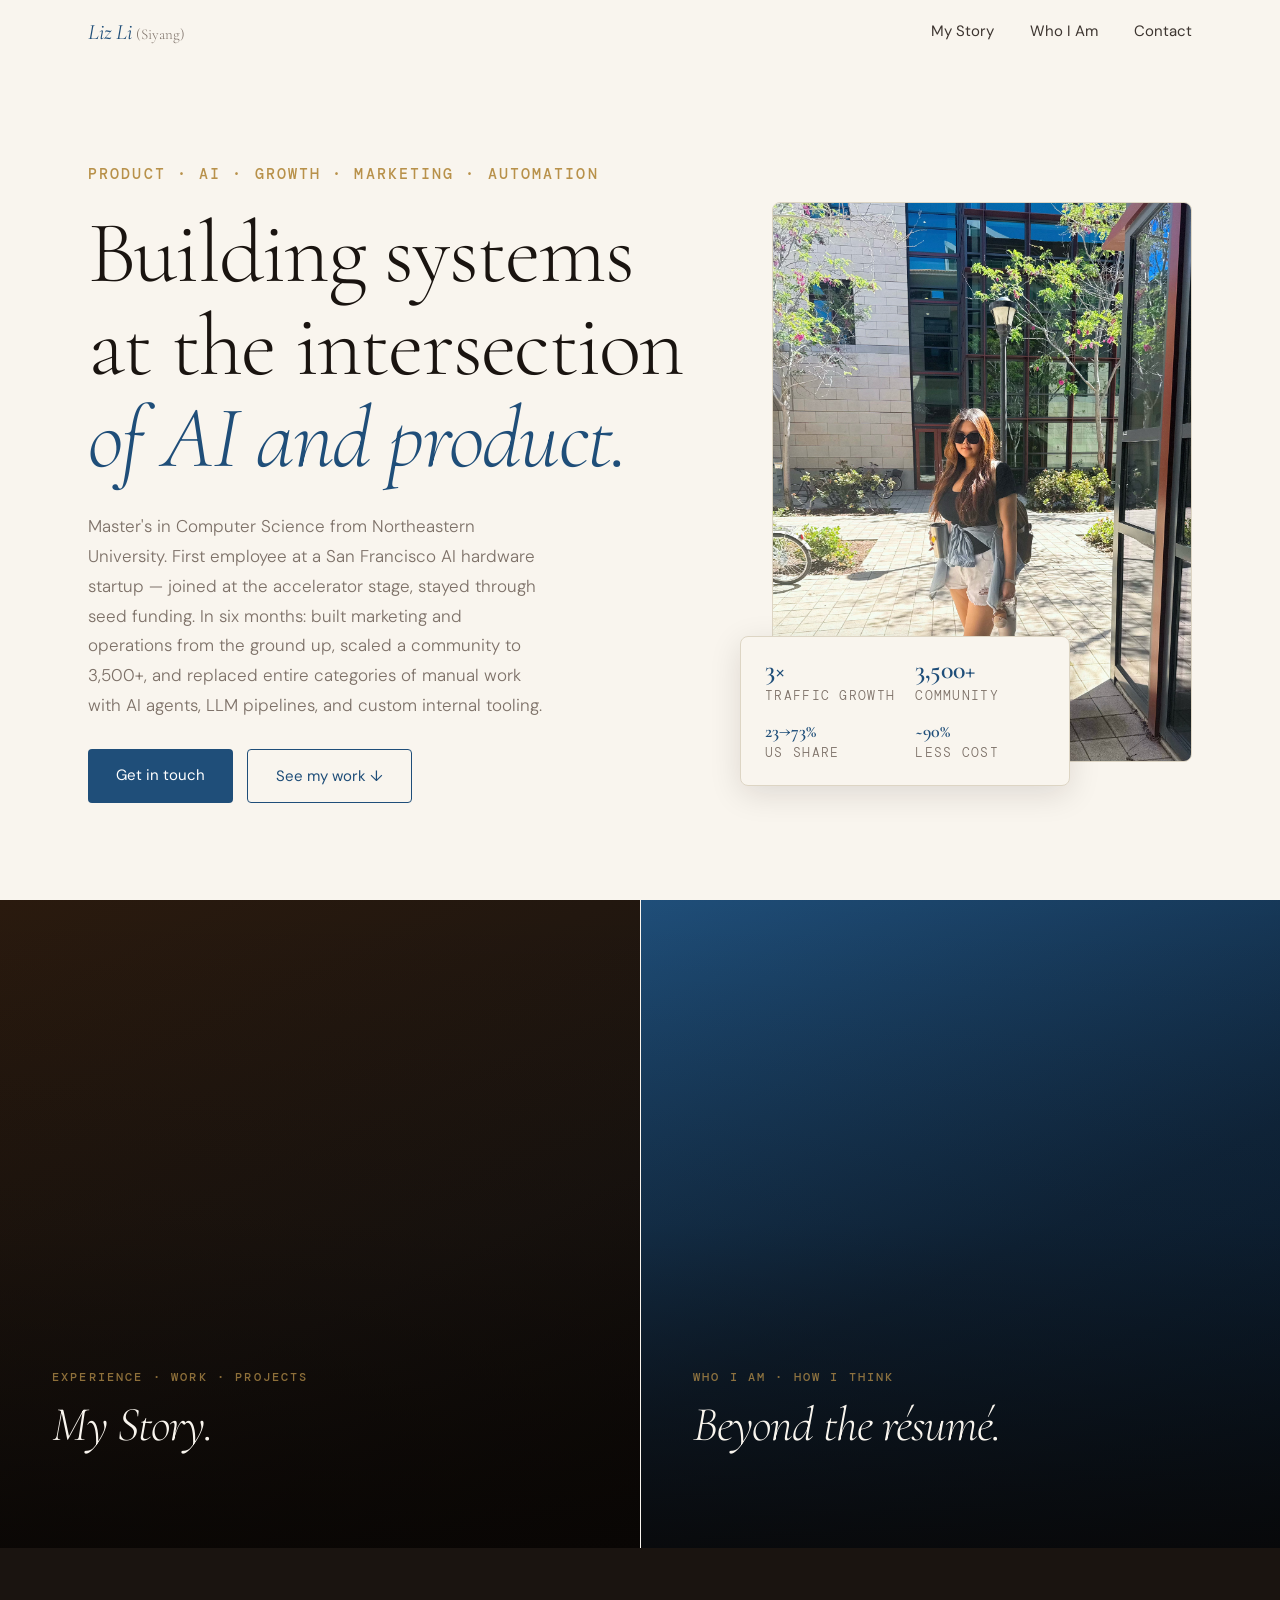
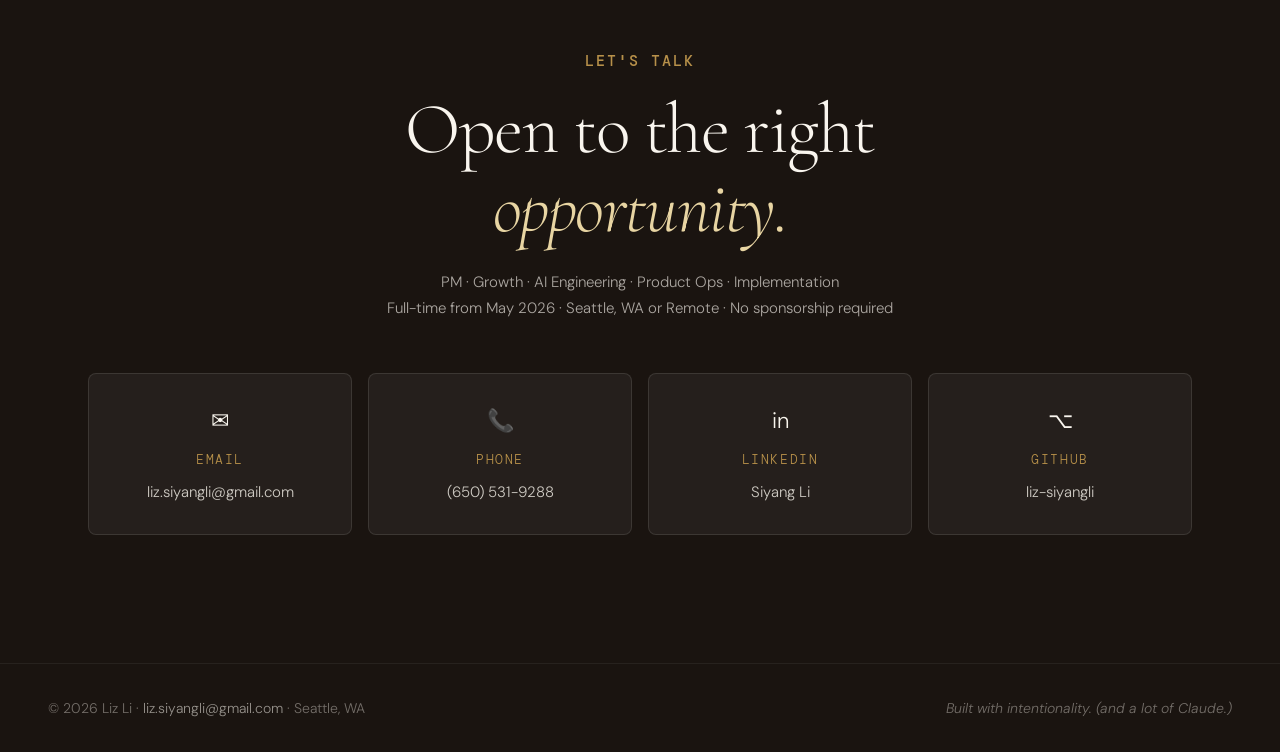
==== commit 023497db: "V1: add Contact section to homepage below the two doors https://claude.ai/code/session_014wTUCaYEYaZ" ====
--- a/index.html
+++ b/index.html
@@ -18,7 +18,7 @@
       <div class="nav-links">
         <a href="story.html">My Story</a>
         <a href="identity.html">Who I Am</a>
-        <a href="story.html#contact">Contact</a>
+        <a href="#contact">Contact</a>
       </div>
       <button class="hamburger" id="hamburger" aria-label="Open menu">
         <span></span><span></span><span></span>
@@ -27,7 +27,7 @@
     <div class="mobile-menu" id="mobileMenu">
       <a href="story.html" class="mobile-link">My Story</a>
       <a href="identity.html" class="mobile-link">Who I Am</a>
-      <a href="story.html#contact" class="mobile-link">Contact</a>
+      <a href="#contact" class="mobile-link">Contact</a>
     </div>
   </nav>
 
@@ -49,7 +49,7 @@
           with AI agents, LLM pipelines, and custom internal tooling.
         </p>
         <div class="hero-ctas hero-anim" style="--d:0.75s">
-          <a href="story.html#contact" class="btn-primary">Get in touch</a>
+          <a href="#contact" class="btn-primary">Get in touch</a>
           <a href="story.html" class="btn-outline">See my work ↓</a>
         </div>
       </div>
@@ -105,6 +105,40 @@
 
   </div>
 
+  <!-- CONTACT -->
+  <section id="contact" class="bg-ink">
+    <div class="section-inner">
+      <p class="label label-gold reveal">Let's talk</p>
+      <h2 class="contact-headline reveal">Open to the right<br><em>opportunity.</em></h2>
+      <p class="contact-sub reveal">
+        PM · Growth · AI Engineering · Product Ops · Implementation<br>
+        Full-time from May 2026 · Seattle, WA or Remote · No sponsorship required
+      </p>
+      <div class="contact-cards contact-cards-four">
+        <a href="mailto:liz.siyangli@gmail.com" class="contact-card reveal" style="--card-delay:0ms">
+          <span class="contact-icon">✉</span>
+          <span class="contact-card-label">Email</span>
+          <span class="contact-value">liz.siyangli@gmail.com</span>
+        </a>
+        <a href="tel:6505319288" class="contact-card reveal" style="--card-delay:60ms">
+          <span class="contact-icon">📞</span>
+          <span class="contact-card-label">Phone</span>
+          <span class="contact-value">(650) 531-9288</span>
+        </a>
+        <a href="https://www.linkedin.com/in/siyang-l-532a622a1/" target="_blank" rel="noopener noreferrer" class="contact-card reveal" style="--card-delay:120ms">
+          <span class="contact-icon">in</span>
+          <span class="contact-card-label">LinkedIn</span>
+          <span class="contact-value">Siyang Li</span>
+        </a>
+        <a href="https://github.com/liz-siyangli" target="_blank" rel="noopener noreferrer" class="contact-card reveal" style="--card-delay:180ms">
+          <span class="contact-icon">⌥</span>
+          <span class="contact-card-label">GitHub</span>
+          <span class="contact-value">liz-siyangli</span>
+        </a>
+      </div>
+    </div>
+  </section>
+
   <!-- FOOTER -->
   <footer>
     <div class="footer-inner">
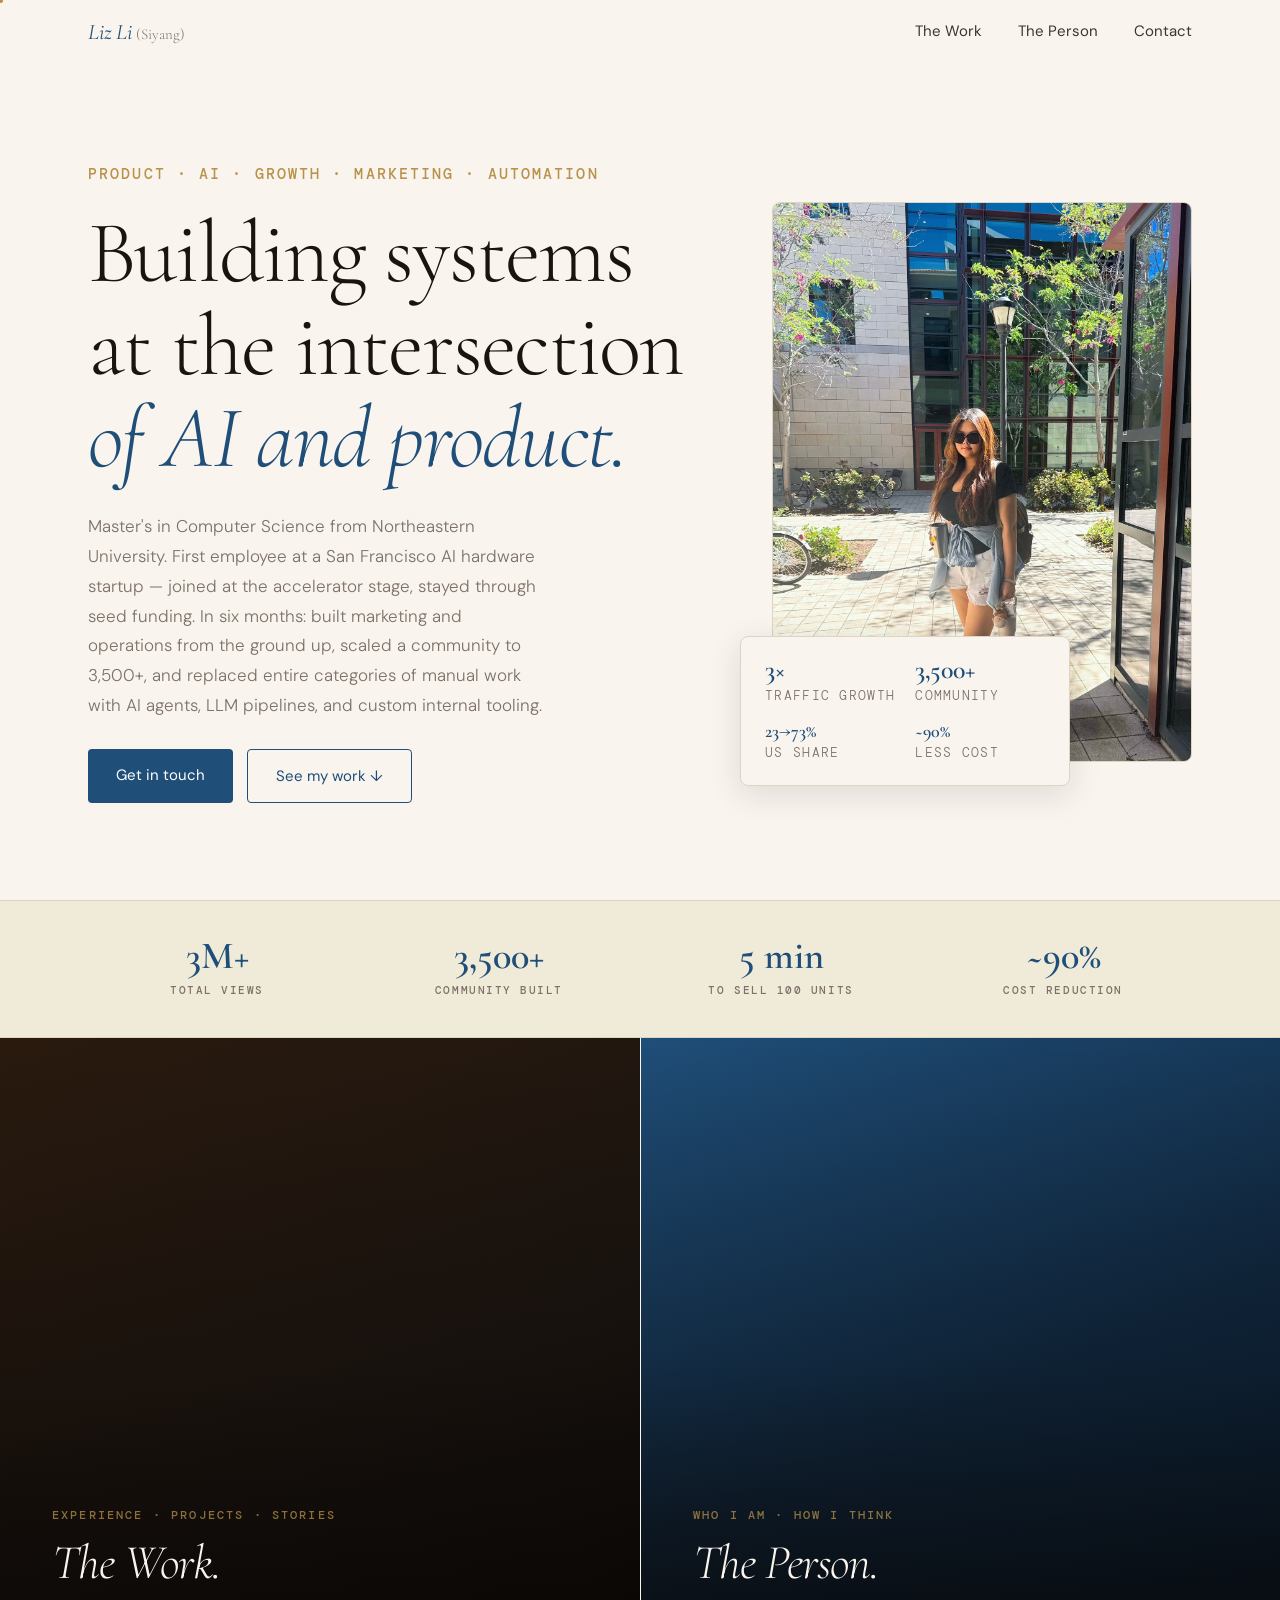
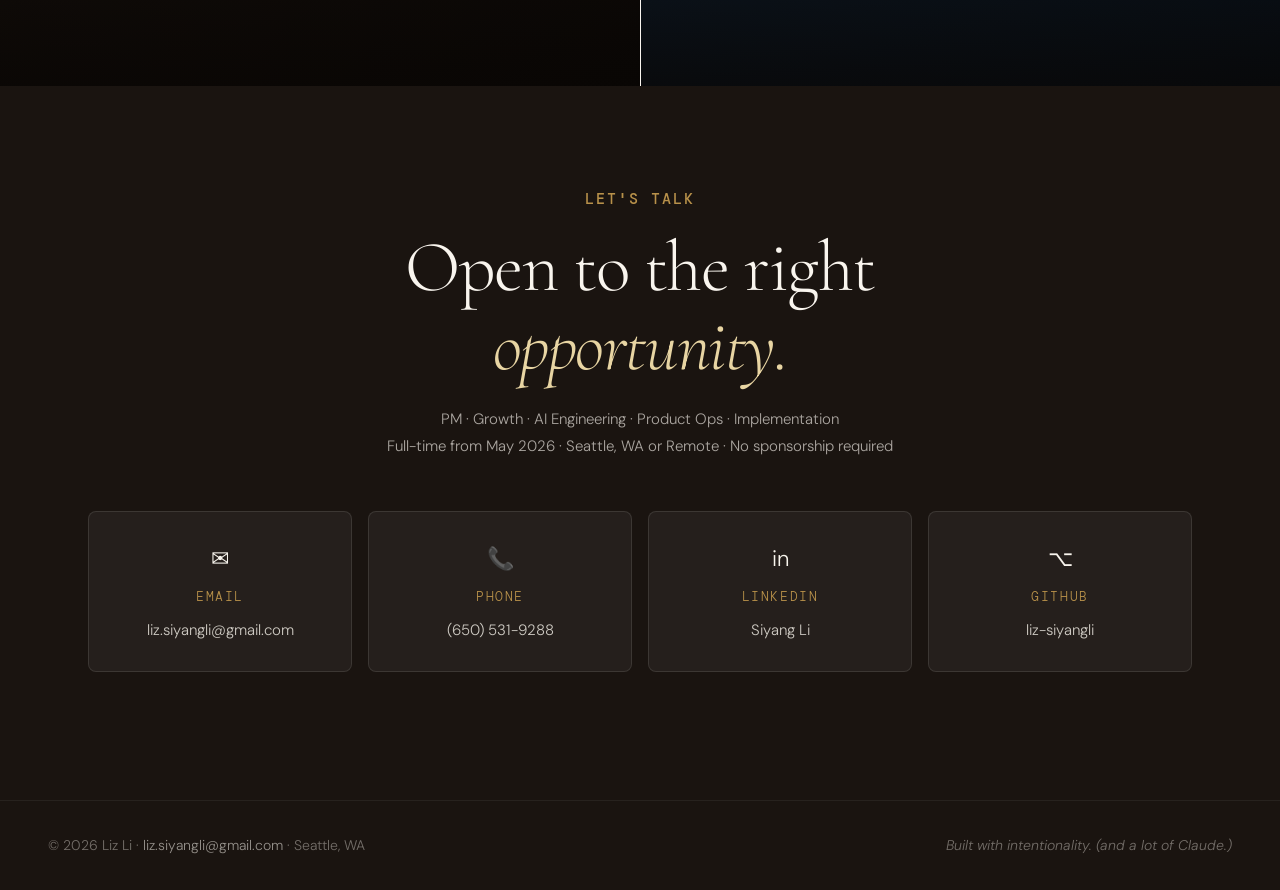
==== commit 3b6055bc: "V1: rename doors, fold stories + about + lectures, cursor, page transitions - Doors renamed to "The " ====
--- a/index.html
+++ b/index.html
@@ -16,8 +16,8 @@
     <div class="nav-inner">
       <a href="index.html" class="nav-logo">Liz Li <span class="nav-logo-sub">(Siyang)</span></a>
       <div class="nav-links">
-        <a href="story.html">My Story</a>
-        <a href="identity.html">Who I Am</a>
+        <a href="story.html">The Work</a>
+        <a href="identity.html">The Person</a>
         <a href="#contact">Contact</a>
       </div>
       <button class="hamburger" id="hamburger" aria-label="Open menu">
@@ -25,8 +25,8 @@
       </button>
     </div>
     <div class="mobile-menu" id="mobileMenu">
-      <a href="story.html" class="mobile-link">My Story</a>
-      <a href="identity.html" class="mobile-link">Who I Am</a>
+      <a href="story.html" class="mobile-link">The Work</a>
+      <a href="identity.html" class="mobile-link">The Person</a>
       <a href="#contact" class="mobile-link">Contact</a>
     </div>
   </nav>
@@ -82,14 +82,36 @@
     </div>
   </section>
 
+  <!-- NUMBER STRIP -->
+  <div class="numbers-strip reveal">
+    <div class="numbers-strip-inner">
+      <div class="strip-item">
+        <span class="strip-num">3M+</span>
+        <span class="strip-label">total views</span>
+      </div>
+      <div class="strip-item">
+        <span class="strip-num">3,500+</span>
+        <span class="strip-label">community built</span>
+      </div>
+      <div class="strip-item">
+        <span class="strip-num">5 min</span>
+        <span class="strip-label">to sell 100 units</span>
+      </div>
+      <div class="strip-item">
+        <span class="strip-num">~90%</span>
+        <span class="strip-label">cost reduction</span>
+      </div>
+    </div>
+  </div>
+
   <!-- TWO DOORS -->
   <div class="doors-section">
 
     <a href="story.html" class="door-card door-story">
       <div class="door-bg door-bg-story"></div>
       <div class="door-content">
-        <p class="door-label">Experience · Work · Projects</p>
-        <h2 class="door-heading">My Story.</h2>
+        <p class="door-label">Experience · Projects · Stories</p>
+        <h2 class="door-heading">The Work.</h2>
         <span class="door-arrow">→</span>
       </div>
     </a>
@@ -98,7 +120,7 @@
       <div class="door-bg door-bg-identity"></div>
       <div class="door-content">
         <p class="door-label">Who I Am · How I Think</p>
-        <h2 class="door-heading">Beyond the résumé.</h2>
+        <h2 class="door-heading">The Person.</h2>
         <span class="door-arrow">→</span>
       </div>
     </a>
--- a/style.css
+++ b/style.css
@@ -1484,3 +1484,209 @@
   .skills-mosaic { grid-template-columns: 1fr; }
   .skill-block-wide { grid-column: span 1; }
 }
+
+/* ============================================================
+   NUMBER STRIP (homepage)
+   ============================================================ */
+.numbers-strip {
+  background: var(--cream-dark);
+  border-top: 1px solid var(--border);
+  border-bottom: 1px solid var(--border);
+}
+.numbers-strip-inner {
+  max-width: var(--inner-max);
+  margin: 0 auto;
+  padding: 36px 48px;
+  display: grid;
+  grid-template-columns: repeat(4, 1fr);
+  gap: 24px;
+  text-align: center;
+}
+.strip-item { display: flex; flex-direction: column; gap: 6px; align-items: center; }
+.strip-num {
+  font-family: var(--font-display);
+  font-weight: 600;
+  font-size: clamp(28px, 3vw, 40px);
+  color: var(--navy);
+  line-height: 1;
+}
+.strip-label {
+  font-family: var(--font-mono);
+  font-size: 11px;
+  font-weight: 500;
+  letter-spacing: 0.14em;
+  text-transform: uppercase;
+  color: var(--muted);
+}
+@media (max-width: 767px) {
+  .numbers-strip-inner { grid-template-columns: repeat(2,1fr); padding: 28px 24px; }
+}
+
+/* ============================================================
+   STORY ACCORDION
+   ============================================================ */
+.story-body-wrap {
+  overflow: hidden;
+  max-height: 0;
+  transition: max-height 0.6s cubic-bezier(0.25, 0.46, 0.45, 0.94);
+}
+.story-body-wrap.open { max-height: 2400px; }
+
+.story-expand-btn {
+  display: inline-flex;
+  align-items: center;
+  gap: 8px;
+  background: none;
+  border: 1px solid rgba(255,255,255,0.15);
+  color: rgba(249,245,238,0.6);
+  font-family: var(--font-mono);
+  font-size: 12px;
+  font-weight: 500;
+  letter-spacing: 0.12em;
+  text-transform: uppercase;
+  padding: 9px 16px;
+  border-radius: 4px;
+  cursor: pointer;
+  margin-top: 20px;
+  transition: color 0.22s, border-color 0.22s;
+}
+.story-expand-btn:hover,
+.story-expand-btn[aria-expanded="true"] {
+  color: var(--gold);
+  border-color: rgba(184,145,74,0.45);
+}
+.story-expand-arrow {
+  display: inline-block;
+  transition: transform 0.35s ease;
+}
+.story-expand-btn[aria-expanded="true"] .story-expand-arrow { transform: rotate(180deg); }
+
+/* ============================================================
+   ABOUT HOOK + COLLAPSE (identity page)
+   ============================================================ */
+.about-hook-quote {
+  font-family: var(--font-display);
+  font-style: italic;
+  font-weight: 300;
+  font-size: clamp(26px, 3.2vw, 40px);
+  color: var(--ink);
+  line-height: 1.25;
+  letter-spacing: -0.01em;
+  margin-bottom: 20px;
+}
+.about-body-wrap {
+  overflow: hidden;
+  max-height: 0;
+  transition: max-height 0.6s cubic-bezier(0.25, 0.46, 0.45, 0.94);
+}
+.about-body-wrap.open { max-height: 1600px; }
+.about-read-btn {
+  display: inline-flex;
+  align-items: center;
+  gap: 6px;
+  background: none;
+  border: none;
+  color: var(--gold);
+  font-family: var(--font-mono);
+  font-size: 12px;
+  font-weight: 500;
+  letter-spacing: 0.14em;
+  text-transform: uppercase;
+  padding: 0;
+  cursor: pointer;
+  margin-bottom: 8px;
+  opacity: 0.85;
+  transition: opacity 0.2s;
+}
+.about-read-btn:hover { opacity: 1; }
+.about-read-arrow {
+  display: inline-block;
+  transition: transform 0.35s ease;
+}
+
+/* ============================================================
+   LECTURE LIST ACCORDION (identity page)
+   ============================================================ */
+.lecture-list-toggle {
+  display: flex;
+  align-items: center;
+  justify-content: space-between;
+  width: 100%;
+  background: none;
+  border: none;
+  border-bottom: 1px solid var(--border);
+  padding: 0 0 16px;
+  cursor: pointer;
+  text-align: left;
+  margin-bottom: 0;
+}
+.lecture-items-wrap {
+  overflow: hidden;
+  max-height: 0;
+  transition: max-height 0.55s cubic-bezier(0.25, 0.46, 0.45, 0.94);
+}
+.lecture-items-wrap.open { max-height: 900px; }
+.lecture-toggle-icon {
+  font-size: 20px;
+  font-weight: 300;
+  color: var(--gold);
+  line-height: 1;
+  flex-shrink: 0;
+  margin-left: 16px;
+  transition: transform 0.3s ease;
+}
+
+/* ============================================================
+   CUSTOM CURSOR
+   ============================================================ */
+body.has-cursor,
+body.has-cursor * { cursor: none !important; }
+
+.c-cursor {
+  position: fixed;
+  top: 0; left: 0;
+  width: 30px; height: 30px;
+  border: 1.5px solid var(--gold);
+  border-radius: 50%;
+  pointer-events: none;
+  z-index: 9998;
+  will-change: transform;
+  transition: width 0.25s ease, height 0.25s ease,
+              background 0.25s ease, border-color 0.25s ease,
+              margin 0.25s ease;
+  margin-left: -15px; margin-top: -15px;
+  mix-blend-mode: normal;
+}
+.c-cursor.hover {
+  width: 52px; height: 52px;
+  background: rgba(184,145,74,0.10);
+  margin-left: -26px; margin-top: -26px;
+}
+.c-cursor-dot {
+  position: fixed;
+  top: 0; left: 0;
+  width: 5px; height: 5px;
+  background: var(--gold);
+  border-radius: 50%;
+  pointer-events: none;
+  z-index: 9999;
+  will-change: transform;
+  margin-left: -2.5px; margin-top: -2.5px;
+}
+
+/* ============================================================
+   PAGE TRANSITIONS
+   ============================================================ */
+body {
+  animation: pageIn 0.4s ease both;
+}
+@keyframes pageIn {
+  from { opacity: 0; transform: translateY(8px); }
+  to   { opacity: 1; transform: translateY(0); }
+}
+body.page-out {
+  animation: pageOut 0.28s ease both;
+}
+@keyframes pageOut {
+  to { opacity: 0; transform: translateY(-6px); }
+}
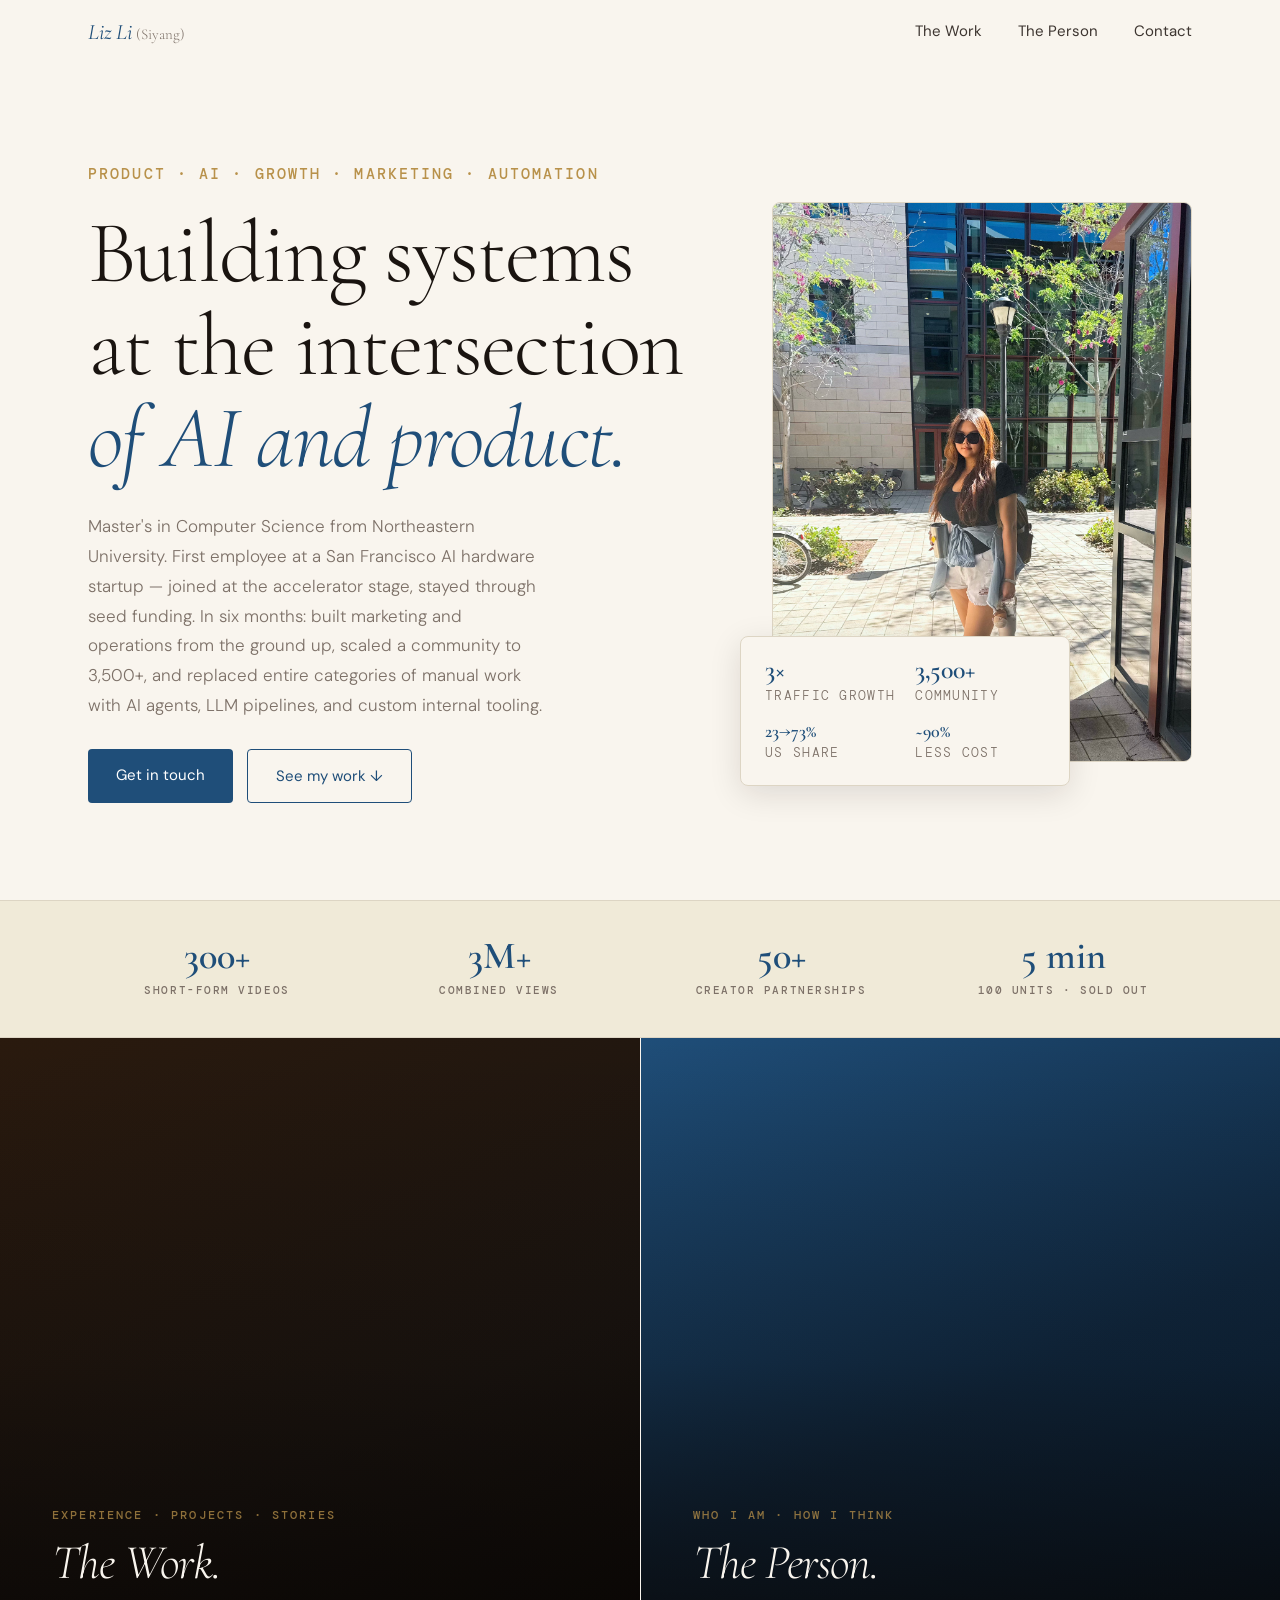
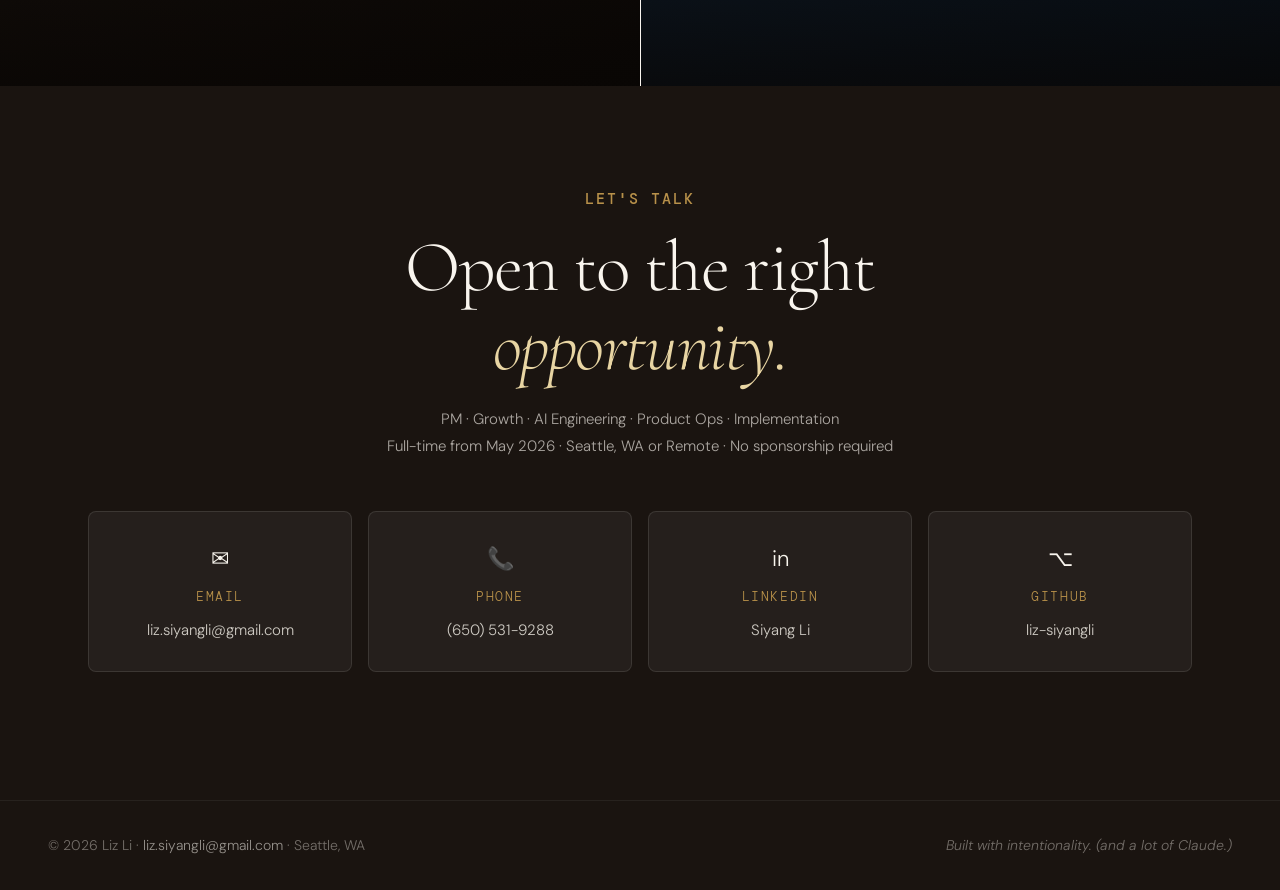
==== commit d7c0f5b6: "V1: cursor fix, story modal, about layout fix, number strip update Cursor: rewritten — applies to ht" ====
--- a/index.html
+++ b/index.html
@@ -86,20 +86,20 @@
   <div class="numbers-strip reveal">
     <div class="numbers-strip-inner">
       <div class="strip-item">
-        <span class="strip-num">3M+</span>
-        <span class="strip-label">total views</span>
+        <span class="strip-num">300+</span>
+        <span class="strip-label">short-form videos</span>
       </div>
       <div class="strip-item">
-        <span class="strip-num">3,500+</span>
-        <span class="strip-label">community built</span>
+        <span class="strip-num">3M+</span>
+        <span class="strip-label">combined views</span>
+      </div>
+      <div class="strip-item">
+        <span class="strip-num">50+</span>
+        <span class="strip-label">creator partnerships</span>
       </div>
       <div class="strip-item">
         <span class="strip-num">5 min</span>
-        <span class="strip-label">to sell 100 units</span>
-      </div>
-      <div class="strip-item">
-        <span class="strip-num">~90%</span>
-        <span class="strip-label">cost reduction</span>
+        <span class="strip-label">100 units · sold out</span>
       </div>
     </div>
   </div>
--- a/style.css
+++ b/style.css
@@ -1639,28 +1639,27 @@
 /* ============================================================
    CUSTOM CURSOR
    ============================================================ */
-body.has-cursor,
-body.has-cursor * { cursor: none !important; }
+html.has-cursor,
+html.has-cursor * { cursor: none !important; }
 
 .c-cursor {
   position: fixed;
   top: 0; left: 0;
-  width: 30px; height: 30px;
+  width: 36px; height: 36px;
   border: 1.5px solid var(--gold);
   border-radius: 50%;
   pointer-events: none;
   z-index: 9998;
+  opacity: 0;
   will-change: transform;
-  transition: width 0.25s ease, height 0.25s ease,
-              background 0.25s ease, border-color 0.25s ease,
-              margin 0.25s ease;
-  margin-left: -15px; margin-top: -15px;
-  mix-blend-mode: normal;
-}
+  transform: translate(-50%, -50%);
+  transition: width 0.22s ease, height 0.22s ease,
+              background 0.22s ease, opacity 0.3s ease;
+}
+.c-cursor.visible { opacity: 1; }
 .c-cursor.hover {
-  width: 52px; height: 52px;
+  width: 56px; height: 56px;
   background: rgba(184,145,74,0.10);
-  margin-left: -26px; margin-top: -26px;
 }
 .c-cursor-dot {
   position: fixed;
@@ -1670,8 +1669,99 @@
   border-radius: 50%;
   pointer-events: none;
   z-index: 9999;
+  opacity: 0;
   will-change: transform;
-  margin-left: -2.5px; margin-top: -2.5px;
+  transform: translate(-50%, -50%);
+  transition: opacity 0.3s ease;
+}
+.c-cursor-dot.visible { opacity: 1; }
+
+/* Story modal */
+.story-modal-backdrop {
+  position: fixed;
+  inset: 0;
+  background: rgba(10,6,4,0.82);
+  backdrop-filter: blur(6px);
+  z-index: 300;
+  display: flex;
+  align-items: center;
+  justify-content: center;
+  opacity: 0;
+  pointer-events: none;
+  transition: opacity 0.3s ease;
+}
+.story-modal-backdrop.open {
+  opacity: 1;
+  pointer-events: all;
+}
+.story-modal {
+  background: var(--cream);
+  border-radius: 10px;
+  max-width: 680px;
+  width: calc(100% - 48px);
+  max-height: 84vh;
+  overflow-y: auto;
+  position: relative;
+  padding: 52px 52px 48px;
+  transform: translateY(20px);
+  transition: transform 0.3s ease;
+}
+.story-modal-backdrop.open .story-modal { transform: translateY(0); }
+
+.story-modal-close {
+  position: absolute;
+  top: 18px; right: 20px;
+  background: none;
+  border: none;
+  font-size: 20px;
+  color: var(--muted);
+  cursor: pointer;
+  padding: 6px 10px;
+  line-height: 1;
+  transition: color 0.2s;
+  border-radius: 4px;
+}
+.story-modal-close:hover { color: var(--ink); background: var(--cream-dark); }
+
+.story-modal-dateline {
+  font-family: var(--font-mono);
+  font-size: 12px;
+  font-weight: 500;
+  letter-spacing: 0.16em;
+  text-transform: uppercase;
+  color: var(--gold);
+  margin-bottom: 14px;
+}
+.story-modal-heading {
+  font-family: var(--font-display);
+  font-style: italic;
+  font-weight: 300;
+  font-size: clamp(22px, 2.8vw, 30px);
+  color: var(--ink);
+  line-height: 1.3;
+  letter-spacing: -0.01em;
+  margin-bottom: 28px;
+  padding-bottom: 20px;
+  border-bottom: 1px solid var(--border);
+}
+.story-modal-body p {
+  font-size: 15px;
+  font-weight: 300;
+  color: var(--body);
+  line-height: 1.85;
+  margin-bottom: 18px;
+}
+.story-modal-body p:last-child { margin-bottom: 0; }
+
+/* About details inline (left column) */
+.about-details-inline {
+  margin-top: 16px;
+  margin-bottom: 20px;
+  gap: 12px;
+}
+
+@media (max-width: 767px) {
+  .story-modal { padding: 36px 24px 32px; }
 }
 
 /* ============================================================
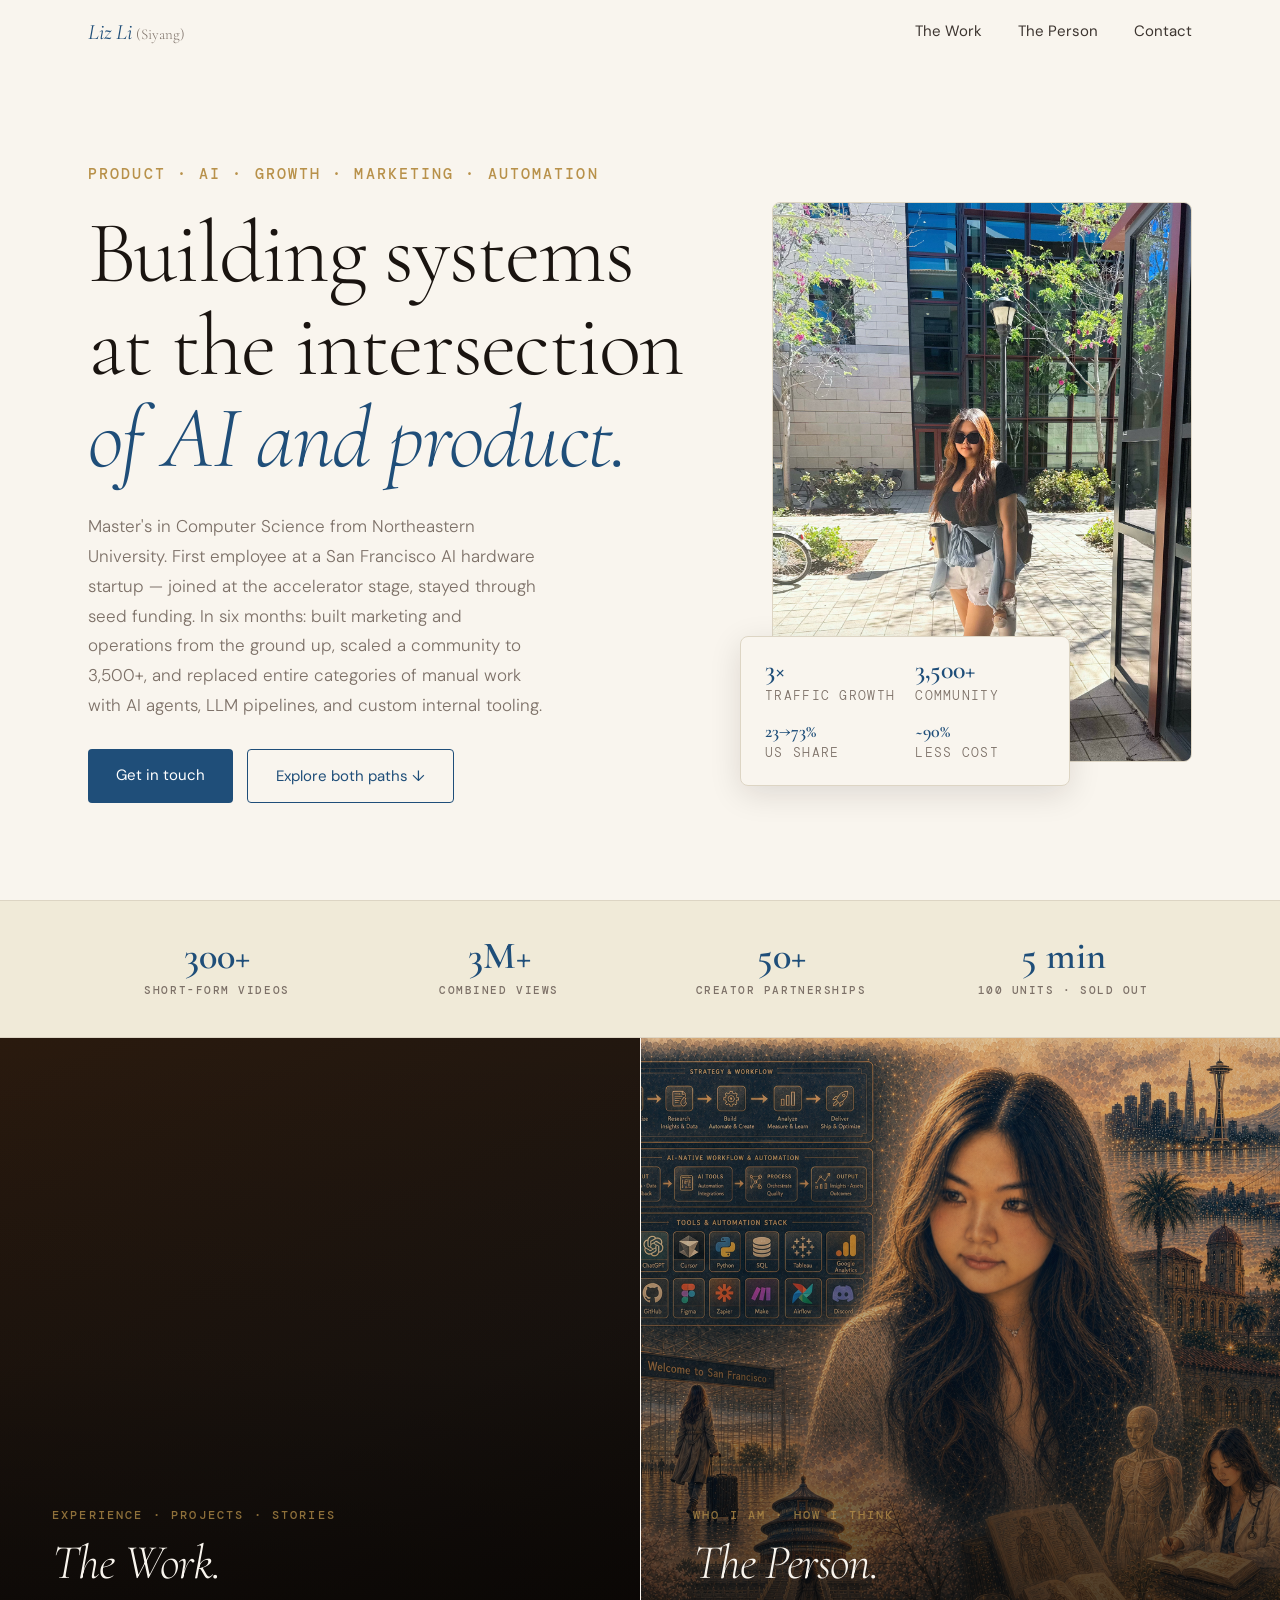
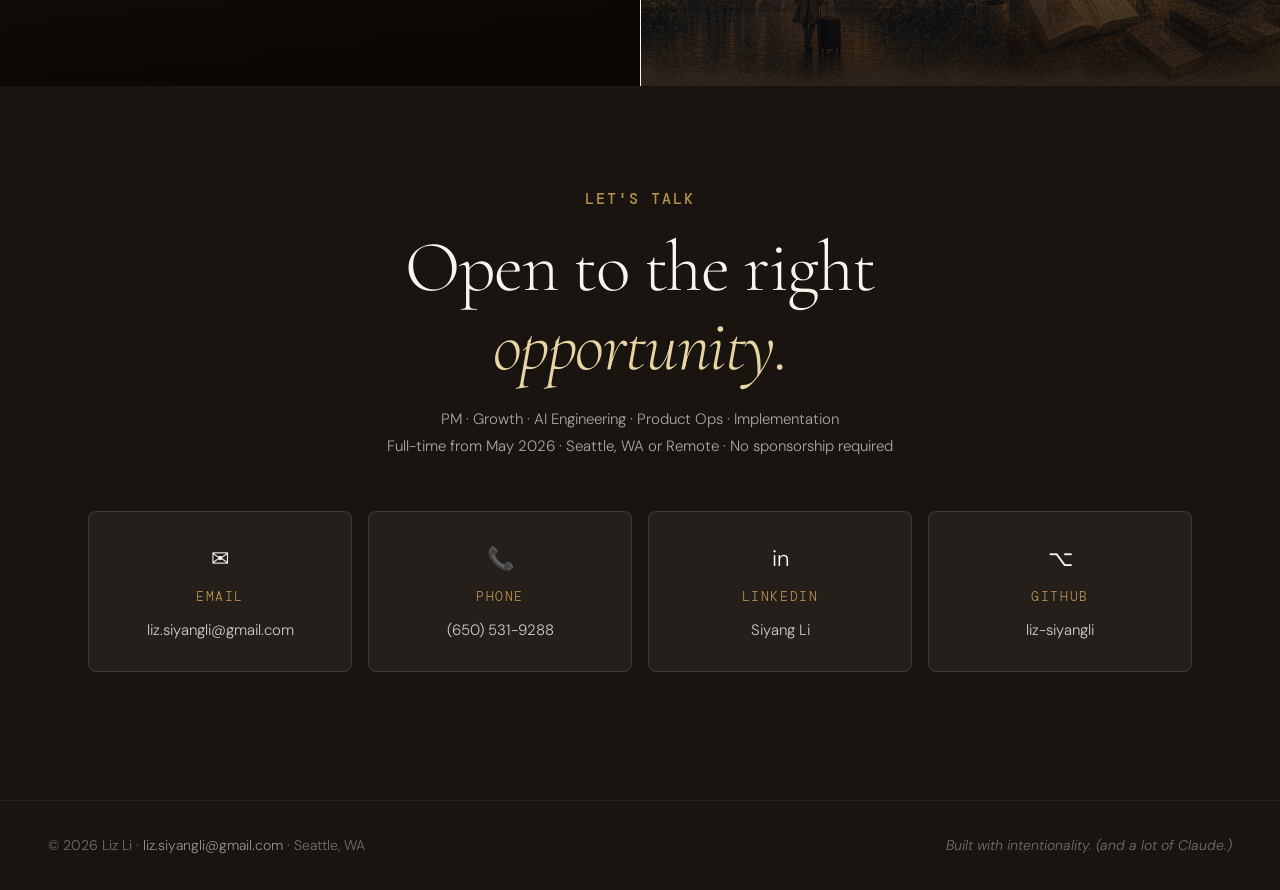
==== commit 85d8a1bd: "Update personal site visuals and interactions" ====
--- a/index.html
+++ b/index.html
@@ -50,7 +50,7 @@
         </p>
         <div class="hero-ctas hero-anim" style="--d:0.75s">
           <a href="#contact" class="btn-primary">Get in touch</a>
-          <a href="story.html" class="btn-outline">See my work ↓</a>
+          <a href="#paths" class="btn-outline">Explore both paths ↓</a>
         </div>
       </div>
 
@@ -105,7 +105,7 @@
   </div>
 
   <!-- TWO DOORS -->
-  <div class="doors-section">
+  <div class="doors-section" id="paths">
 
     <a href="story.html" class="door-card door-story">
       <div class="door-bg door-bg-story"></div>
--- a/style.css
+++ b/style.css
@@ -393,7 +393,10 @@
   background: linear-gradient(155deg, #2a1a0e 0%, #1A1410 60%, #0d0a08 100%);
 }
 .door-bg-identity {
-  background: linear-gradient(155deg, #1F4E79 0%, #102840 55%, #07192b 100%);
+  background-image:
+    linear-gradient(155deg, rgba(31,78,121,0.10), rgba(7,25,43,0.18)),
+    url('assets/images/the-person.png');
+  background-position: center;
 }
 
 /* Bottom scrim for text legibility */
@@ -500,7 +503,6 @@
   letter-spacing: -0.02em;
   margin-top: 8px;
 }
-
 /* Responsive */
 @media (max-width: 767px) {
   .doors-section {
@@ -528,7 +530,7 @@
    ============================================================ */
 .about-grid {
   display: grid;
-  grid-template-columns: 1fr 380px;
+  grid-template-columns: 1fr 460px;
   gap: 80px;
   align-items: start;
 }
@@ -547,6 +549,165 @@
   margin-bottom: 8px;
 }
 
+.about-art-col {
+  margin-top: -72px;
+}
+
+.person-about-section {
+  background:
+    linear-gradient(180deg, #FAF8F4 0%, var(--cream) 100%);
+}
+
+.portrait-stage {
+  width: min(100%, 460px);
+}
+.portrait-card {
+  width: min(100%, 460px);
+  cursor: pointer;
+  display: block;
+  border: none;
+  padding: 0;
+  background: rgba(255,255,255,0.28);
+  perspective: 1400px;
+  transition: transform 0.38s ease;
+}
+.portrait-card:hover {
+  transform: translateY(-4px) scale(1.01);
+}
+.portrait-card:focus-visible {
+  outline: 2px solid var(--gold);
+  outline-offset: 8px;
+}
+.portrait-card-inner {
+  position: relative;
+  display: block;
+  aspect-ratio: 1266 / 1880;
+  min-height: 0;
+  transform-style: preserve-3d;
+  transition: transform 0.72s cubic-bezier(0.2, 0.7, 0.2, 1);
+}
+.portrait-face {
+  position: absolute;
+  inset: 0;
+  display: block;
+  overflow: hidden;
+  border: 1px solid rgba(184,145,74,0.28);
+  background: var(--cream);
+  box-shadow: 0 22px 50px rgba(26,20,16,0.13);
+  backface-visibility: hidden;
+}
+.portrait-front {
+  z-index: 2;
+  border: none;
+  background: transparent;
+}
+.portrait-front::after {
+  content: '';
+  position: absolute;
+  inset: 0;
+  background:
+    radial-gradient(circle at 82% 13%, rgba(255,255,255,0.38), transparent 18%),
+    linear-gradient(145deg, transparent 70%, rgba(184,145,74,0.16) 100%);
+  opacity: 0;
+  transition: opacity 0.3s ease;
+  pointer-events: none;
+}
+.portrait-card:hover .portrait-front::after,
+.portrait-card:focus-visible .portrait-front::after {
+  opacity: 1;
+}
+.portrait-back {
+  transform: rotateY(180deg);
+  padding: 38px;
+  overflow-y: auto;
+  text-align: left;
+}
+.about-art-img {
+  width: 100%;
+  height: auto;
+  object-fit: contain;
+  object-position: center;
+  display: block;
+}
+.portrait-corner {
+  position: absolute;
+  top: 0;
+  right: 0;
+  width: 74px;
+  height: 74px;
+  background:
+    linear-gradient(135deg, rgba(255,255,255,0.94) 0%, rgba(239,228,208,0.92) 48%, rgba(184,145,74,0.36) 100%);
+  clip-path: polygon(100% 0, 0 0, 100% 100%);
+  box-shadow: -12px 12px 24px rgba(26,20,16,0.18);
+  opacity: 0.92;
+  transform-origin: top right;
+  transition: transform 0.32s ease, opacity 0.32s ease;
+  pointer-events: none;
+}
+.portrait-corner::after {
+  content: '';
+  position: absolute;
+  right: 16px;
+  top: 16px;
+  width: 14px;
+  height: 14px;
+  border-top: 1px solid rgba(31,78,121,0.72);
+  border-right: 1px solid rgba(31,78,121,0.72);
+  transform: rotate(45deg);
+}
+.portrait-glow-ring {
+  position: absolute;
+  right: 18px;
+  top: 18px;
+  width: 48px;
+  height: 48px;
+  border: 1px solid rgba(184,145,74,0.55);
+  border-radius: 50%;
+  opacity: 0.64;
+  animation: portraitPulse 2.4s ease-in-out infinite;
+  pointer-events: none;
+}
+.portrait-card:hover .portrait-corner,
+.portrait-card:focus-visible .portrait-corner {
+  opacity: 1;
+  transform: scale(1.08);
+}
+.portrait-card:hover .portrait-glow-ring,
+.portrait-card:focus-visible .portrait-glow-ring {
+  opacity: 0.96;
+}
+@keyframes portraitPulse {
+  0%, 100% { transform: scale(0.92); opacity: 0.32; }
+  50% { transform: scale(1.1); opacity: 0.75; }
+}
+.portrait-story-copy {
+  display: grid;
+  gap: 16px;
+}
+.portrait-story-copy span {
+  display: block;
+  font-size: 15px;
+  font-weight: 300;
+  line-height: 1.78;
+  color: var(--body);
+}
+.portrait-close-hint {
+  display: inline-block;
+  margin-top: 24px;
+  font-family: var(--font-mono);
+  font-size: 11px;
+  font-weight: 500;
+  letter-spacing: 0.13em;
+  text-transform: uppercase;
+  color: var(--gold);
+}
+.portrait-stage.expanded .portrait-card-inner {
+  transform: rotateY(180deg);
+}
+.portrait-stage.expanded .portrait-face {
+  box-shadow: 0 36px 100px rgba(10,6,4,0.34);
+}
+
 .about-details { display: flex; flex-direction: column; gap: 10px; }
 .about-detail-block p {
   font-size: 15px;
@@ -593,17 +754,26 @@
   color: var(--muted);
 }
 .exp-product-link {
-  display: inline-block;
-  margin-top: 8px;
-  font-family: var(--font-mono);
-  font-size: 13px;
+  display: inline-flex;
+  align-items: center;
+  width: fit-content;
+  margin-top: 14px;
+  padding: 8px 12px;
+  border: 1px solid rgba(184,145,74,0.38);
+  background: rgba(184,145,74,0.07);
+  font-family: var(--font-mono);
+  font-size: 12px;
   font-weight: 500;
-  letter-spacing: 0.08em;
+  letter-spacing: 0.10em;
+  text-transform: uppercase;
   color: var(--gold);
-  border-bottom: 1px solid rgba(184,145,74,0.4);
-  transition: border-color 0.2s;
-}
-.exp-product-link:hover { border-color: var(--gold); }
+  transition: transform 0.22s ease, border-color 0.22s ease, background 0.22s ease;
+}
+.exp-product-link:hover {
+  transform: translateY(-1px);
+  border-color: var(--gold);
+  background: rgba(184,145,74,0.13);
+}
 .exp-date {
   font-family: var(--font-mono);
   font-size: 13px;
@@ -1039,23 +1209,56 @@
   object-fit: cover;
 }
 .story-screenshots-row {
-  margin-top: 32px;
+  margin-top: 34px;
+  margin-bottom: 28px;
   display: flex;
   flex-direction: column;
   gap: 14px;
 }
 .story-screenshots-header { margin-bottom: 4px; }
 .story-link {
-  color: var(--gold);
-  border-bottom: 1px solid rgba(184,145,74,0.4);
+  display: inline-flex;
+  align-items: center;
+  margin-left: 8px;
+  padding: 5px 9px;
+  border: 1px solid rgba(184,145,74,0.38);
+  background: rgba(184,145,74,0.08);
+  color: var(--gold-light);
   font-style: normal;
-  transition: border-color 0.2s;
-}
-.story-link:hover { border-color: var(--gold); }
+  transition: transform 0.22s ease, border-color 0.22s ease, background 0.22s ease;
+}
+.story-link:hover {
+  transform: translateY(-1px);
+  border-color: var(--gold);
+  background: rgba(184,145,74,0.16);
+}
 .story-screenshots-grid {
   display: grid;
   grid-template-columns: repeat(3, 1fr);
   gap: 16px;
+}
+.content-results-summary {
+  margin-top: 8px;
+  border-left: 1px solid rgba(184,145,74,0.48);
+  background: rgba(255,255,255,0.035);
+  padding: 22px 26px;
+  max-width: 900px;
+}
+.content-results-kicker {
+  font-family: var(--font-mono);
+  font-size: 12px;
+  font-weight: 500;
+  letter-spacing: 0.14em;
+  text-transform: uppercase;
+  color: var(--gold);
+  margin-bottom: 10px;
+}
+.content-results-summary p:last-child {
+  font-size: clamp(17px, 1.8vw, 22px);
+  font-weight: 300;
+  line-height: 1.75;
+  color: rgba(249,245,238,0.78);
+  max-width: 840px;
 }
 
 /* ============================================================
@@ -1187,6 +1390,7 @@
   background: rgba(255,255,255,0.06);
   border-radius: 8px;
   overflow: hidden;
+  margin-top: 44px;
   margin-bottom: 40px;
 }
 
@@ -1259,11 +1463,140 @@
   line-height: 1.5;
 }
 
+.field-note-card {
+  min-height: 420px;
+}
+
+.field-note-trigger {
+  align-self: flex-start;
+  margin-top: auto;
+  border: 1px solid rgba(184,145,74,0.42);
+  background: rgba(184,145,74,0.08);
+  color: var(--gold-light);
+  padding: 12px 16px;
+  font-family: var(--font-mono);
+  font-size: 12px;
+  font-weight: 500;
+  letter-spacing: 0.12em;
+  text-transform: uppercase;
+  cursor: pointer;
+  transition: transform 0.22s ease, border-color 0.22s ease, background 0.22s ease;
+}
+
+.field-note-trigger:hover,
+.field-note-trigger:focus-visible {
+  transform: translateY(-2px);
+  border-color: rgba(184,145,74,0.78);
+  background: rgba(184,145,74,0.16);
+  outline: none;
+}
+
+body.field-note-open {
+  overflow: hidden;
+}
+
+.field-note-overlay {
+  position: fixed;
+  inset: 0;
+  z-index: 120;
+  display: flex;
+  align-items: center;
+  justify-content: center;
+  padding: 32px;
+  opacity: 0;
+  pointer-events: none;
+  transition: opacity 0.24s ease;
+}
+
+.field-note-overlay.open {
+  opacity: 1;
+  pointer-events: auto;
+}
+
+.field-note-scrim {
+  position: absolute;
+  inset: 0;
+  border: 0;
+  background: rgba(17,14,12,0.72);
+  backdrop-filter: blur(12px);
+  cursor: pointer;
+}
+
+.field-note-panel {
+  position: relative;
+  width: min(920px, 100%);
+  max-height: min(78vh, 760px);
+  overflow: auto;
+  border: 1px solid rgba(184,145,74,0.34);
+  background:
+    linear-gradient(135deg, rgba(249,245,238,0.98), rgba(239,228,208,0.96)),
+    var(--cream);
+  box-shadow: 0 28px 90px rgba(0,0,0,0.34);
+  padding: clamp(34px, 5vw, 64px);
+  transform: translateY(18px) scale(0.97);
+  transition: transform 0.28s ease;
+}
+
+.field-note-overlay.open .field-note-panel {
+  transform: translateY(0) scale(1);
+}
+
+.field-note-close {
+  position: absolute;
+  top: 20px;
+  right: 20px;
+  border: 1px solid rgba(35,44,62,0.18);
+  background: transparent;
+  color: var(--navy);
+  padding: 9px 12px;
+  font-family: var(--font-mono);
+  font-size: 11px;
+  font-weight: 500;
+  letter-spacing: 0.12em;
+  text-transform: uppercase;
+  cursor: pointer;
+}
+
+.field-note-close:hover,
+.field-note-close:focus-visible {
+  border-color: rgba(35,44,62,0.42);
+  outline: none;
+}
+
+.field-note-title {
+  max-width: 780px;
+  margin: 14px 0 30px;
+  font-family: var(--font-display);
+  font-style: italic;
+  font-weight: 300;
+  font-size: clamp(34px, 5vw, 58px);
+  line-height: 1.04;
+  color: var(--navy);
+  letter-spacing: -0.01em;
+}
+
+.field-note-body {
+  max-width: 720px;
+}
+
+.field-note-body p {
+  font-size: clamp(17px, 1.55vw, 20px);
+  font-weight: 300;
+  line-height: 1.9;
+  color: rgba(28,26,23,0.78);
+  margin-bottom: 22px;
+}
+
 /* Media row */
 .story-media-row {
   display: grid;
   grid-template-columns: 1fr 1fr;
   gap: 20px;
+}
+
+.results-media-row {
+  margin-top: 26px;
+  margin-bottom: 8px;
 }
 
 .story-media-block { display: flex; flex-direction: column; gap: 12px; }
@@ -1372,7 +1705,7 @@
     gap: 60px;
   }
   .about-grid {
-    grid-template-columns: 1fr 300px;
+    grid-template-columns: 1fr 360px;
     gap: 60px;
   }
   .about-photo-col { margin-top: 0; }
@@ -1438,6 +1771,17 @@
   }
   .about-photo-col { order: -1; margin-top: 0; }
   .about-img { height: auto; object-position: center top; margin-bottom: 12px; }
+  .about-art-col { order: -1; }
+  .portrait-stage,
+  .portrait-card {
+    width: min(100%, 390px);
+    margin: 0 auto;
+  }
+  .about-art-img { height: auto; }
+  .portrait-card-inner { min-height: 0; }
+  .portrait-back {
+    padding: 30px 26px;
+  }
   .body-text { max-width: 100%; }
 
   /* Experience grid: 1 col */
@@ -1454,6 +1798,9 @@
   /* Stories: 1 col */
   .stories-grid { grid-template-columns: 1fr; }
   .story-card { padding: 32px 24px; }
+  .field-note-card { min-height: 360px; }
+  .field-note-overlay { padding: 18px; }
+  .field-note-panel { max-height: 82vh; }
   .story-media-row { grid-template-columns: 1fr; }
 
   /* Projects: 1 col */
@@ -1523,46 +1870,7 @@
 }
 
 /* ============================================================
-   STORY ACCORDION
-   ============================================================ */
-.story-body-wrap {
-  overflow: hidden;
-  max-height: 0;
-  transition: max-height 0.6s cubic-bezier(0.25, 0.46, 0.45, 0.94);
-}
-.story-body-wrap.open { max-height: 2400px; }
-
-.story-expand-btn {
-  display: inline-flex;
-  align-items: center;
-  gap: 8px;
-  background: none;
-  border: 1px solid rgba(255,255,255,0.15);
-  color: rgba(249,245,238,0.6);
-  font-family: var(--font-mono);
-  font-size: 12px;
-  font-weight: 500;
-  letter-spacing: 0.12em;
-  text-transform: uppercase;
-  padding: 9px 16px;
-  border-radius: 4px;
-  cursor: pointer;
-  margin-top: 20px;
-  transition: color 0.22s, border-color 0.22s;
-}
-.story-expand-btn:hover,
-.story-expand-btn[aria-expanded="true"] {
-  color: var(--gold);
-  border-color: rgba(184,145,74,0.45);
-}
-.story-expand-arrow {
-  display: inline-block;
-  transition: transform 0.35s ease;
-}
-.story-expand-btn[aria-expanded="true"] .story-expand-arrow { transform: rotate(180deg); }
-
-/* ============================================================
-   ABOUT HOOK + COLLAPSE (identity page)
+   ABOUT HOOK (identity page)
    ============================================================ */
 .about-hook-quote {
   font-family: var(--font-display);
@@ -1573,35 +1881,6 @@
   line-height: 1.25;
   letter-spacing: -0.01em;
   margin-bottom: 20px;
-}
-.about-body-wrap {
-  overflow: hidden;
-  max-height: 0;
-  transition: max-height 0.6s cubic-bezier(0.25, 0.46, 0.45, 0.94);
-}
-.about-body-wrap.open { max-height: 1600px; }
-.about-read-btn {
-  display: inline-flex;
-  align-items: center;
-  gap: 6px;
-  background: none;
-  border: none;
-  color: var(--gold);
-  font-family: var(--font-mono);
-  font-size: 12px;
-  font-weight: 500;
-  letter-spacing: 0.14em;
-  text-transform: uppercase;
-  padding: 0;
-  cursor: pointer;
-  margin-bottom: 8px;
-  opacity: 0.85;
-  transition: opacity 0.2s;
-}
-.about-read-btn:hover { opacity: 1; }
-.about-read-arrow {
-  display: inline-block;
-  transition: transform 0.35s ease;
 }
 
 /* ============================================================
@@ -1636,147 +1915,9 @@
   transition: transform 0.3s ease;
 }
 
-/* ============================================================
-   CUSTOM CURSOR
-   ============================================================ */
-html.has-cursor,
-html.has-cursor * { cursor: none !important; }
-
-.c-cursor {
-  position: fixed;
-  top: 0; left: 0;
-  width: 36px; height: 36px;
-  border: 1.5px solid var(--gold);
-  border-radius: 50%;
-  pointer-events: none;
-  z-index: 9998;
-  opacity: 0;
-  will-change: transform;
-  transform: translate(-50%, -50%);
-  transition: width 0.22s ease, height 0.22s ease,
-              background 0.22s ease, opacity 0.3s ease;
-}
-.c-cursor.visible { opacity: 1; }
-.c-cursor.hover {
-  width: 56px; height: 56px;
-  background: rgba(184,145,74,0.10);
-}
-.c-cursor-dot {
-  position: fixed;
-  top: 0; left: 0;
-  width: 5px; height: 5px;
-  background: var(--gold);
-  border-radius: 50%;
-  pointer-events: none;
-  z-index: 9999;
-  opacity: 0;
-  will-change: transform;
-  transform: translate(-50%, -50%);
-  transition: opacity 0.3s ease;
-}
-.c-cursor-dot.visible { opacity: 1; }
-
-/* Story modal */
-.story-modal-backdrop {
-  position: fixed;
-  inset: 0;
-  background: rgba(10,6,4,0.82);
-  backdrop-filter: blur(6px);
-  z-index: 300;
-  display: flex;
-  align-items: center;
-  justify-content: center;
-  opacity: 0;
-  pointer-events: none;
-  transition: opacity 0.3s ease;
-}
-.story-modal-backdrop.open {
-  opacity: 1;
-  pointer-events: all;
-}
-.story-modal {
-  background: var(--cream);
-  border-radius: 10px;
-  max-width: 680px;
-  width: calc(100% - 48px);
-  max-height: 84vh;
-  overflow-y: auto;
-  position: relative;
-  padding: 52px 52px 48px;
-  transform: translateY(20px);
-  transition: transform 0.3s ease;
-}
-.story-modal-backdrop.open .story-modal { transform: translateY(0); }
-
-.story-modal-close {
-  position: absolute;
-  top: 18px; right: 20px;
-  background: none;
-  border: none;
-  font-size: 20px;
-  color: var(--muted);
-  cursor: pointer;
-  padding: 6px 10px;
-  line-height: 1;
-  transition: color 0.2s;
-  border-radius: 4px;
-}
-.story-modal-close:hover { color: var(--ink); background: var(--cream-dark); }
-
-.story-modal-dateline {
-  font-family: var(--font-mono);
-  font-size: 12px;
-  font-weight: 500;
-  letter-spacing: 0.16em;
-  text-transform: uppercase;
-  color: var(--gold);
-  margin-bottom: 14px;
-}
-.story-modal-heading {
-  font-family: var(--font-display);
-  font-style: italic;
-  font-weight: 300;
-  font-size: clamp(22px, 2.8vw, 30px);
-  color: var(--ink);
-  line-height: 1.3;
-  letter-spacing: -0.01em;
-  margin-bottom: 28px;
-  padding-bottom: 20px;
-  border-bottom: 1px solid var(--border);
-}
-.story-modal-body p {
-  font-size: 15px;
-  font-weight: 300;
-  color: var(--body);
-  line-height: 1.85;
-  margin-bottom: 18px;
-}
-.story-modal-body p:last-child { margin-bottom: 0; }
-
 /* About details inline (left column) */
 .about-details-inline {
   margin-top: 16px;
   margin-bottom: 20px;
   gap: 12px;
 }
-
-@media (max-width: 767px) {
-  .story-modal { padding: 36px 24px 32px; }
-}
-
-/* ============================================================
-   PAGE TRANSITIONS
-   ============================================================ */
-body {
-  animation: pageIn 0.4s ease both;
-}
-@keyframes pageIn {
-  from { opacity: 0; transform: translateY(8px); }
-  to   { opacity: 1; transform: translateY(0); }
-}
-body.page-out {
-  animation: pageOut 0.28s ease both;
-}
-@keyframes pageOut {
-  to { opacity: 0; transform: translateY(-6px); }
-}
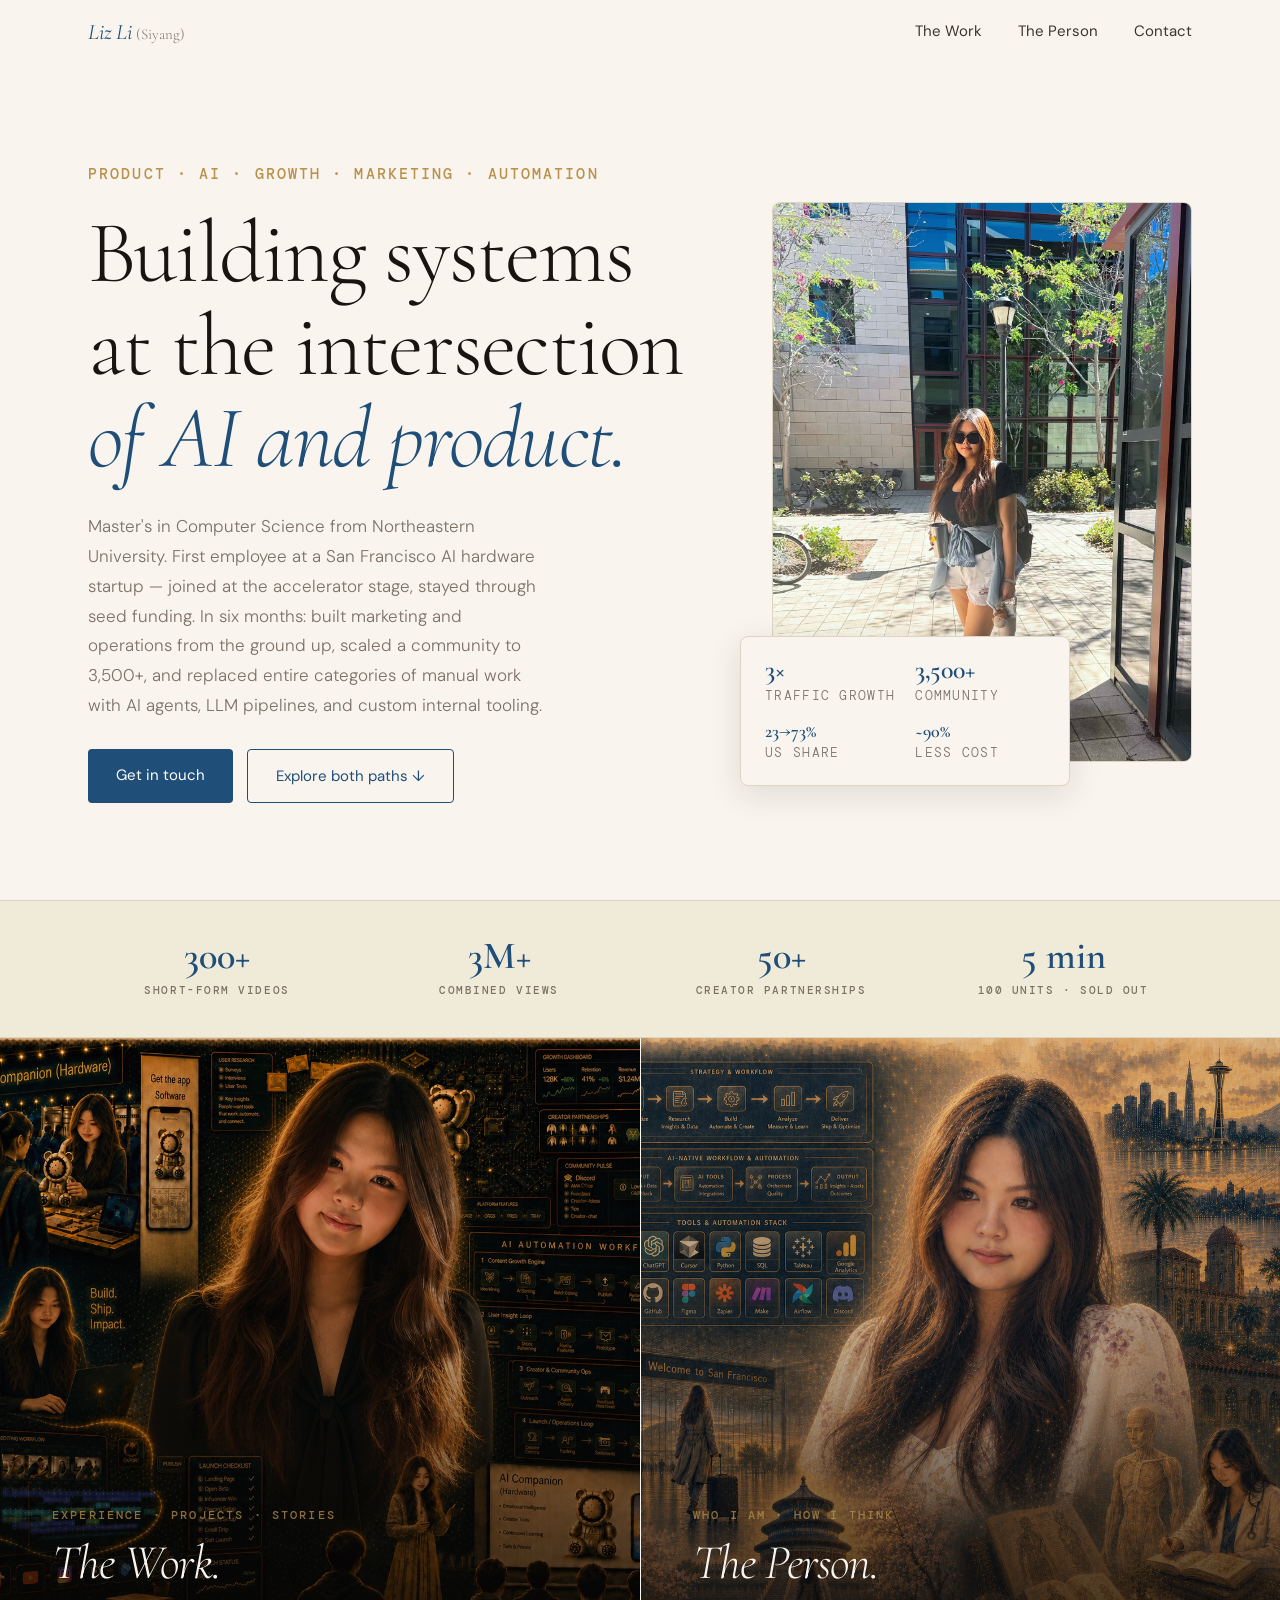
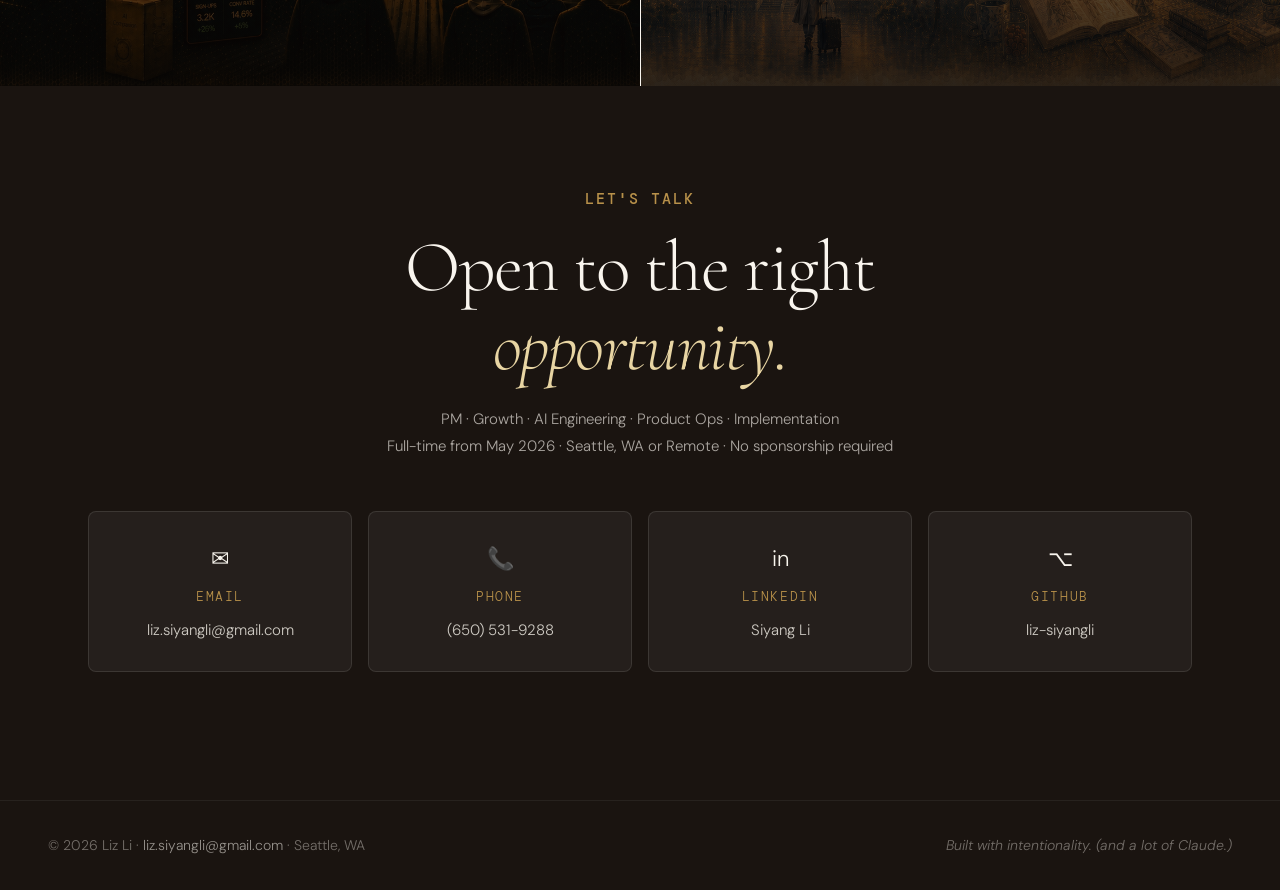
==== commit 72fdaebc: "Update homepage door artwork" ====
--- a/index.html
+++ b/index.html
@@ -7,7 +7,7 @@
   <link rel="preconnect" href="https://fonts.googleapis.com">
   <link rel="preconnect" href="https://fonts.gstatic.com" crossorigin>
   <link href="https://fonts.googleapis.com/css2?family=Cormorant+Garamond:ital,wght@0,300;0,400;0,600;0,700;1,300;1,400;1,600&family=DM+Sans:wght@300;400;500&family=DM+Mono:wght@400;500&display=swap" rel="stylesheet">
-  <link rel="stylesheet" href="style.css">
+  <link rel="stylesheet" href="style.css?v=doors-2">
 </head>
 <body>
 
--- a/style.css
+++ b/style.css
@@ -388,14 +388,16 @@
   filter: brightness(0.8);
 }
 
-/* Placeholder gradients — replace with real photos later */
 .door-bg-story {
-  background: linear-gradient(155deg, #2a1a0e 0%, #1A1410 60%, #0d0a08 100%);
+  background-image:
+    linear-gradient(155deg, rgba(42,26,14,0.08), rgba(13,10,8,0.18)),
+    url('assets/images/door-work.png');
+  background-position: center;
 }
 .door-bg-identity {
   background-image:
-    linear-gradient(155deg, rgba(31,78,121,0.10), rgba(7,25,43,0.18)),
-    url('assets/images/the-person.png');
+    linear-gradient(155deg, rgba(31,78,121,0.08), rgba(7,25,43,0.16)),
+    url('assets/images/door-person.png');
   background-position: center;
 }
 
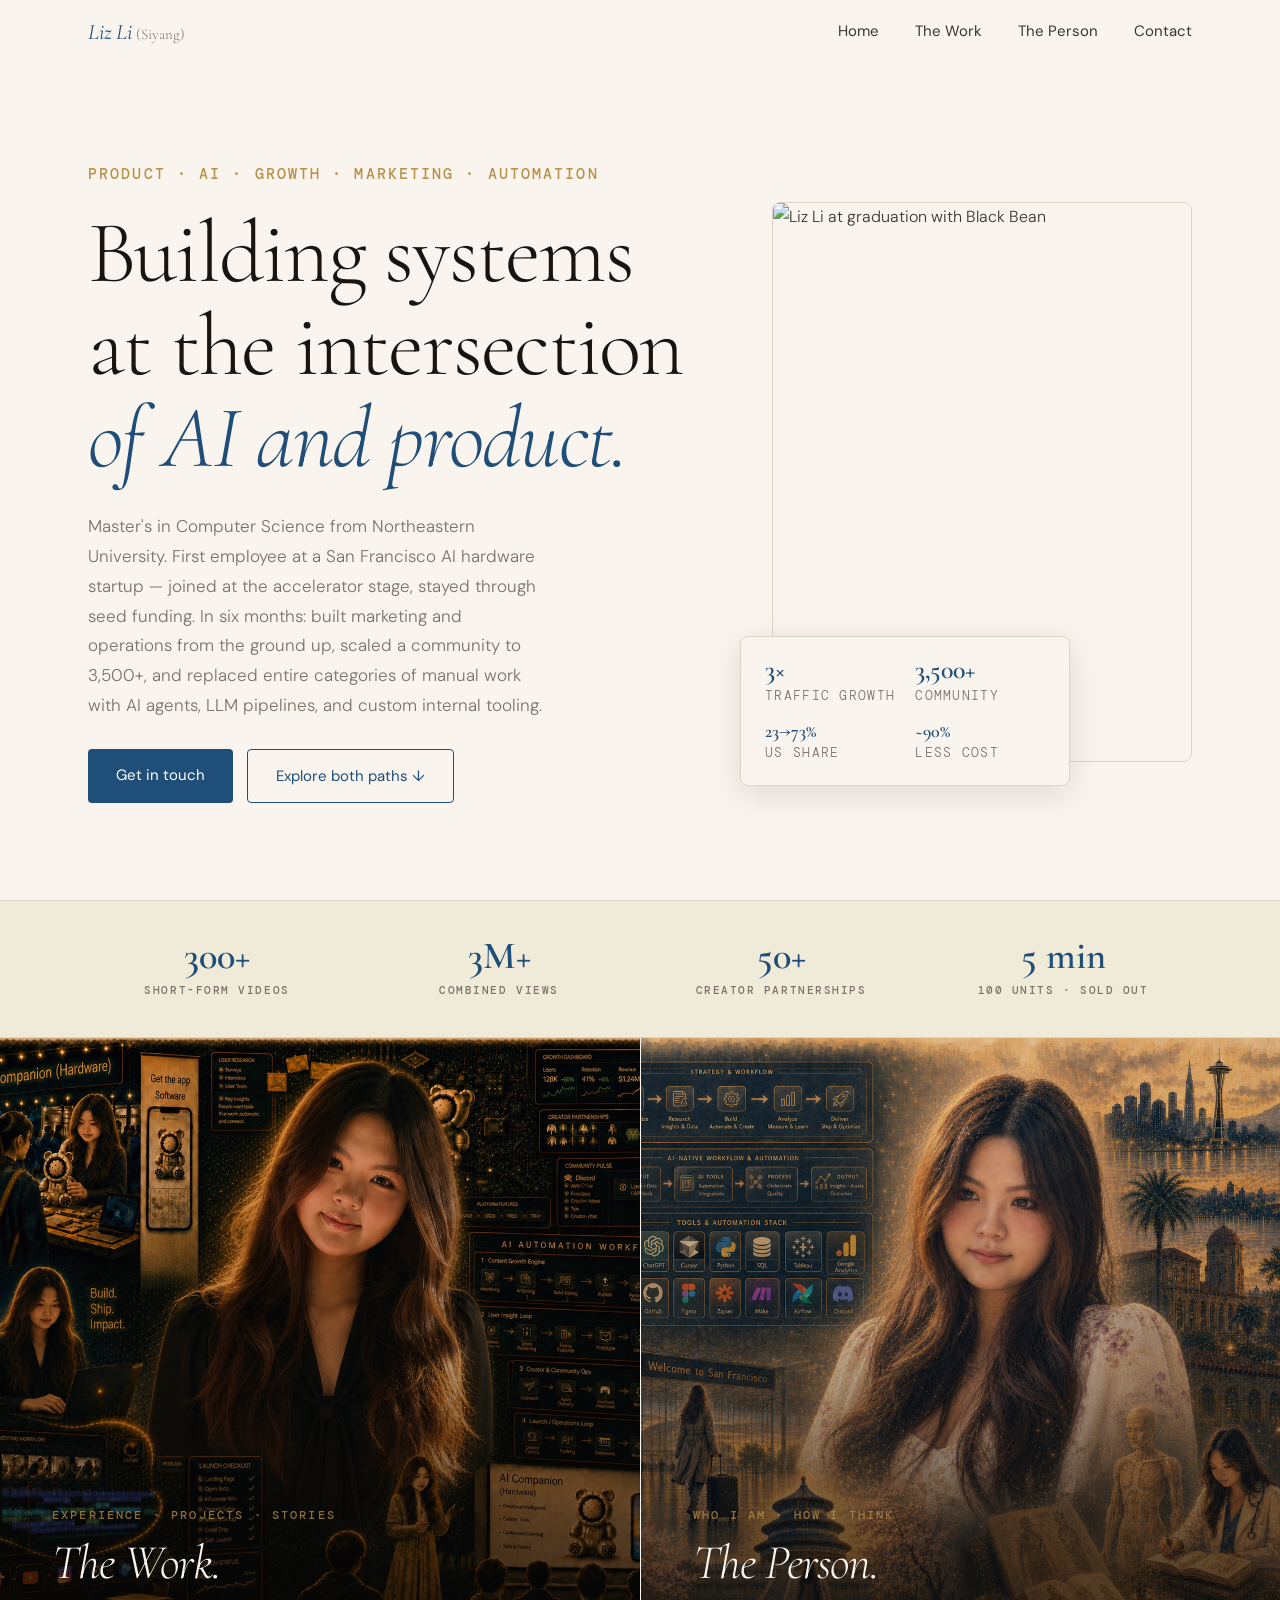
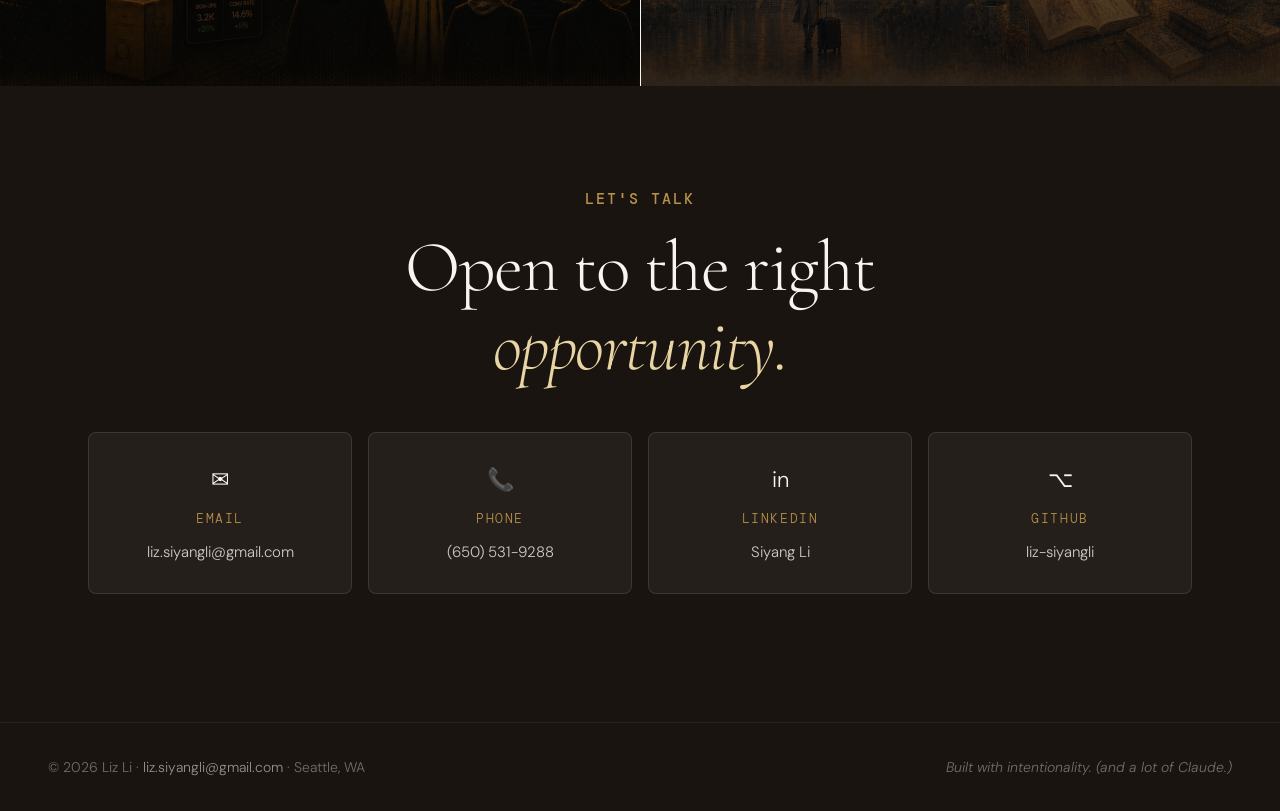
==== commit 7e6bc631: "Polish personal website for launch" ====
--- a/index.html
+++ b/index.html
@@ -7,7 +7,7 @@
   <link rel="preconnect" href="https://fonts.googleapis.com">
   <link rel="preconnect" href="https://fonts.gstatic.com" crossorigin>
   <link href="https://fonts.googleapis.com/css2?family=Cormorant+Garamond:ital,wght@0,300;0,400;0,600;0,700;1,300;1,400;1,600&family=DM+Sans:wght@300;400;500&family=DM+Mono:wght@400;500&display=swap" rel="stylesheet">
-  <link rel="stylesheet" href="style.css?v=doors-2">
+  <link rel="stylesheet" href="style.css?v=final-polish-2">
 </head>
 <body>
 
@@ -16,6 +16,7 @@
     <div class="nav-inner">
       <a href="index.html" class="nav-logo">Liz Li <span class="nav-logo-sub">(Siyang)</span></a>
       <div class="nav-links">
+        <a href="index.html">Home</a>
         <a href="story.html">The Work</a>
         <a href="identity.html">The Person</a>
         <a href="#contact">Contact</a>
@@ -25,6 +26,7 @@
       </button>
     </div>
     <div class="mobile-menu" id="mobileMenu">
+      <a href="index.html" class="mobile-link">Home</a>
       <a href="story.html" class="mobile-link">The Work</a>
       <a href="identity.html" class="mobile-link">The Person</a>
       <a href="#contact" class="mobile-link">Contact</a>
@@ -56,7 +58,7 @@
 
       <div class="hero-photo-col hero-anim" style="--d:0.3s">
         <div class="hero-photo-frame">
-          <img src="assets/images/IMG_5541.jpeg" alt="Liz Li at Stanford campus" class="hero-img">
+          <img src="assets/images/home-building-systems.JPG?v=1" alt="Liz Li at graduation with Black Bean" class="hero-img">
           <div class="stat-card hero-anim" style="--d:0.9s">
             <div class="stat-grid">
               <div class="stat-item">
@@ -132,10 +134,6 @@
     <div class="section-inner">
       <p class="label label-gold reveal">Let's talk</p>
       <h2 class="contact-headline reveal">Open to the right<br><em>opportunity.</em></h2>
-      <p class="contact-sub reveal">
-        PM · Growth · AI Engineering · Product Ops · Implementation<br>
-        Full-time from May 2026 · Seattle, WA or Remote · No sponsorship required
-      </p>
       <div class="contact-cards contact-cards-four">
         <a href="mailto:liz.siyangli@gmail.com" class="contact-card reveal" style="--card-delay:0ms">
           <span class="contact-icon">✉</span>
--- a/style.css
+++ b/style.css
@@ -563,6 +563,110 @@
 .portrait-stage {
   width: min(100%, 460px);
 }
+.portrait-static-card {
+  width: min(100%, 460px);
+  display: block;
+  background: rgba(255,255,255,0.28);
+  box-shadow: 0 22px 50px rgba(26,20,16,0.13);
+}
+.about-story-accordion {
+  margin-top: 32px;
+  border: 1px solid rgba(184,145,74,0.28);
+  background: #F4EEE1;
+  box-shadow: 0 18px 46px rgba(26,20,16,0.08);
+  padding: 0 26px;
+  position: relative;
+}
+.about-story-accordion::before {
+  content: '';
+  position: absolute;
+  inset: 16px auto 16px 0;
+  width: 3px;
+  background: var(--gold);
+  opacity: 0.72;
+}
+.about-story-accordion summary {
+  display: grid;
+  grid-template-columns: minmax(0, 1fr) auto;
+  gap: 28px;
+  align-items: center;
+  padding: 24px 0;
+  cursor: pointer;
+  list-style: none;
+}
+.about-story-accordion summary::-webkit-details-marker {
+  display: none;
+}
+.about-story-action {
+  font-family: var(--font-mono);
+  font-size: 11px;
+  font-weight: 500;
+  letter-spacing: 0.14em;
+  text-transform: uppercase;
+  color: var(--gold);
+}
+.about-story-title {
+  max-width: 560px;
+  font-family: var(--font-display);
+  font-size: clamp(30px, 3.25vw, 46px);
+  font-weight: 400;
+  font-style: italic;
+  line-height: 0.98;
+  letter-spacing: 0;
+  color: var(--gold);
+}
+.about-story-title span {
+  display: block;
+}
+.about-story-title span:nth-child(2) {
+  color: var(--ink);
+  opacity: 0.76;
+}
+.about-story-action {
+  display: inline-flex;
+  align-items: center;
+  gap: 10px;
+  border: none;
+  border-bottom: 1px solid rgba(184,145,74,0.58);
+  border-radius: 0;
+  padding: 0 0 6px;
+  color: var(--gold);
+  background: transparent;
+}
+.about-story-close {
+  display: none;
+}
+.about-story-action::after {
+  content: '+';
+  font-size: 16px;
+  line-height: 1;
+}
+.about-story-accordion[open] .about-story-action {
+  color: var(--ink);
+  background: transparent;
+}
+.about-story-accordion[open] .about-story-open {
+  display: none;
+}
+.about-story-accordion[open] .about-story-close {
+  display: inline;
+}
+.about-story-accordion[open] .about-story-action::after {
+  content: '−';
+  color: var(--gold);
+}
+.about-story-body {
+  display: grid;
+  gap: 16px;
+  padding: 0 0 26px;
+  max-width: 760px;
+  border-top: none;
+}
+.about-story-body p {
+  font-size: 15px;
+  line-height: 1.78;
+  color: var(--body);
+}
 .portrait-card {
   width: min(100%, 460px);
   cursor: pointer;
@@ -669,10 +773,46 @@
   animation: portraitPulse 2.4s ease-in-out infinite;
   pointer-events: none;
 }
+.portrait-turn-tab {
+  position: absolute;
+  right: -1px;
+  bottom: 34px;
+  z-index: 3;
+  display: grid;
+  gap: 2px;
+  padding: 12px 11px 12px 13px;
+  border: 1px solid rgba(184,145,74,0.52);
+  border-right: none;
+  background: rgba(249,245,238,0.9);
+  color: var(--ink);
+  box-shadow: -12px 14px 30px rgba(26,20,16,0.18);
+  font-family: var(--font-mono);
+  text-align: left;
+  text-transform: uppercase;
+  pointer-events: none;
+  transform: translateX(0);
+  transition: transform 0.3s ease, background 0.3s ease;
+}
+.portrait-turn-tab span:first-child {
+  font-size: 12px;
+  font-weight: 600;
+  letter-spacing: 0.16em;
+}
+.portrait-turn-tab span:last-child {
+  font-size: 9px;
+  font-weight: 500;
+  letter-spacing: 0.12em;
+  color: var(--gold);
+}
 .portrait-card:hover .portrait-corner,
 .portrait-card:focus-visible .portrait-corner {
   opacity: 1;
   transform: scale(1.08);
+}
+.portrait-card:hover .portrait-turn-tab,
+.portrait-card:focus-visible .portrait-turn-tab {
+  transform: translateX(-6px);
+  background: rgba(255,255,255,0.96);
 }
 .portrait-card:hover .portrait-glow-ring,
 .portrait-card:focus-visible .portrait-glow-ring {
@@ -813,6 +953,10 @@
   font-size: 14px;
   color: var(--body);
   line-height: 1.7;
+}
+.metric {
+  color: var(--navy);
+  font-weight: 600;
 }
 
 /* ============================================================
@@ -1070,7 +1214,7 @@
   color: var(--cream);
   line-height: 1.1;
   letter-spacing: -0.02em;
-  margin-bottom: 20px;
+  margin-bottom: 46px;
 }
 .contact-headline em { font-style: italic; color: var(--gold-light); }
 
@@ -1209,6 +1353,7 @@
   border-radius: 6px;
   border: 1px solid rgba(255,255,255,0.10);
   object-fit: cover;
+  transition: transform 0.28s ease;
 }
 .story-screenshots-row {
   margin-top: 34px;
@@ -1239,6 +1384,14 @@
   grid-template-columns: repeat(3, 1fr);
   gap: 16px;
 }
+.story-screenshots-single {
+  display: block;
+}
+.story-screenshot-composite {
+  width: 100%;
+  border-radius: 6px;
+  box-shadow: 0 22px 60px rgba(0,0,0,0.26);
+}
 .content-results-summary {
   margin-top: 8px;
   border-left: 1px solid rgba(184,145,74,0.48);
@@ -1262,6 +1415,132 @@
   color: rgba(249,245,238,0.78);
   max-width: 840px;
 }
+.pipeline-metrics {
+  display: grid;
+  grid-template-columns: repeat(4, minmax(0, 1fr));
+  gap: 10px;
+  margin: 18px 0 14px;
+}
+.pipeline-metrics span {
+  border: 1px solid rgba(184,145,74,0.30);
+  background: rgba(184,145,74,0.08);
+  padding: 12px 10px;
+  font-family: var(--font-mono);
+  font-size: 11px;
+  font-weight: 500;
+  letter-spacing: 0.08em;
+  text-transform: uppercase;
+  color: rgba(249,245,238,0.72);
+}
+.pipeline-metrics strong,
+.content-results-note strong {
+  color: var(--gold-light);
+  font-weight: 600;
+}
+.content-results-note {
+  font-size: 15px !important;
+  line-height: 1.65 !important;
+  color: rgba(249,245,238,0.66) !important;
+}
+
+/* ============================================================
+   WORK TO PERSON
+   ============================================================ */
+.work-to-person {
+  padding: 0;
+  background: var(--ink);
+}
+.next-person-card {
+  position: relative;
+  display: grid;
+  grid-template-columns: minmax(0, 1fr) 260px;
+  gap: clamp(40px, 7vw, 92px);
+  align-items: center;
+  min-height: 320px;
+  padding: clamp(44px, 7vw, 84px) clamp(30px, 6vw, 78px);
+  color: var(--cream);
+  text-decoration: none;
+  overflow: hidden;
+  transition: transform 0.24s ease;
+}
+.next-person-card::before {
+  content: '';
+  position: absolute;
+  inset: 28px;
+  border: 1px solid rgba(184,145,74,0.32);
+  pointer-events: none;
+}
+.next-person-card::after {
+  content: none;
+}
+.next-person-card:hover,
+.next-person-card:focus-visible {
+  transform: translateY(-2px);
+  outline: none;
+}
+.next-person-kicker {
+  position: relative;
+  z-index: 1;
+  display: block;
+  font-family: var(--font-mono);
+  font-size: 12px;
+  font-weight: 500;
+  letter-spacing: 0.16em;
+  text-transform: uppercase;
+  color: var(--gold);
+  margin-bottom: 26px;
+  grid-column: 1;
+}
+.next-person-title {
+  position: relative;
+  z-index: 1;
+  display: grid;
+  width: min(100%, 660px);
+  font-family: var(--font-display);
+  font-size: clamp(46px, 5vw, 72px);
+  font-weight: 500;
+  font-style: italic;
+  line-height: 0.96;
+  color: var(--cream);
+  grid-column: 1;
+}
+.next-person-title span {
+  display: block;
+}
+.next-person-title span:nth-child(1) {
+  width: auto;
+}
+.next-person-title span:nth-child(2) {
+  width: auto;
+  margin-left: 0;
+}
+.next-person-title span:nth-child(3) {
+  width: auto;
+  margin-left: 0;
+}
+.next-person-title span:nth-child(4) {
+  width: auto;
+  margin-left: 0;
+}
+.next-person-meta {
+  position: relative;
+  z-index: 1;
+  justify-self: start;
+  display: inline-flex;
+  align-items: center;
+  gap: 10px;
+  margin-top: 0;
+  border: 1px solid rgba(184,145,74,0.42);
+  background: var(--ink);
+  padding: 12px 16px;
+  font-size: 13px;
+  font-weight: 500;
+  color: var(--gold-light);
+  text-transform: uppercase;
+  letter-spacing: 0.08em;
+  grid-column: 2;
+  grid-row: 1 / span 2;
+}
 
 /* ============================================================
    STANFORD CHAPTER
@@ -1277,10 +1556,16 @@
 
 /* Lecture list */
 .lecture-list {
-  margin: 8px 0 36px;
+  position: relative;
+  margin: 18px 0 36px;
   display: flex;
   flex-direction: column;
   gap: 0;
+  border: 1px solid var(--border);
+  background:
+    linear-gradient(135deg, rgba(255,255,255,0.42), rgba(239,228,208,0.28)),
+    var(--cream);
+  padding: 22px 24px 18px;
 }
 .lecture-list-label {
   font-family: var(--font-mono);
@@ -1366,6 +1651,12 @@
   display: block;
   transition: transform 0.3s;
 }
+.stanford-photo-img-one {
+  object-position: 62% 30%;
+}
+.stanford-photo-img-two {
+  object-position: 50% 20%;
+}
 .stanford-photo-frame:hover .stanford-photo-img { transform: scale(1.02); }
 
 .stanford-photo-placeholder {
@@ -1530,9 +1821,7 @@
   max-height: min(78vh, 760px);
   overflow: auto;
   border: 1px solid rgba(184,145,74,0.34);
-  background:
-    linear-gradient(135deg, rgba(249,245,238,0.98), rgba(239,228,208,0.96)),
-    var(--cream);
+  background: var(--cream-dark);
   box-shadow: 0 28px 90px rgba(0,0,0,0.34);
   padding: clamp(34px, 5vw, 64px);
   transform: translateY(18px) scale(0.97);
@@ -1571,8 +1860,8 @@
   font-family: var(--font-display);
   font-style: italic;
   font-weight: 300;
-  font-size: clamp(34px, 5vw, 58px);
-  line-height: 1.04;
+  font-size: clamp(30px, 4.2vw, 48px);
+  line-height: 1.08;
   color: var(--navy);
   letter-spacing: -0.01em;
 }
@@ -1779,11 +2068,22 @@
     width: min(100%, 390px);
     margin: 0 auto;
   }
+  .portrait-static-card {
+    width: min(100%, 390px);
+  }
   .about-art-img { height: auto; }
   .portrait-card-inner { min-height: 0; }
   .portrait-back {
     padding: 30px 26px;
   }
+  .about-story-accordion summary {
+    grid-template-columns: 1fr;
+    gap: 8px;
+  }
+  .about-story-action {
+    justify-self: start;
+    width: fit-content;
+  }
   .body-text { max-width: 100%; }
 
   /* Experience grid: 1 col */
@@ -1792,7 +2092,7 @@
   .exp-block:last-child { border-bottom: none !important; }
   .exp-card-header { flex-direction: column; }
 
-  /* Stanford: stack */
+  /* Practice chapter: stack */
   .stanford-grid { grid-template-columns: 1fr; }
   .stanford-photo-stack { position: static; flex-direction: row; overflow-x: auto; gap: 12px; }
   .stanford-photo-frame { min-width: 160px; flex-shrink: 0; aspect-ratio: 3/4; }
@@ -1804,6 +2104,20 @@
   .field-note-overlay { padding: 18px; }
   .field-note-panel { max-height: 82vh; }
   .story-media-row { grid-template-columns: 1fr; }
+  .pipeline-metrics { grid-template-columns: 1fr 1fr; }
+  .next-person-card {
+    grid-template-columns: 1fr;
+    gap: 0;
+    min-height: 320px;
+    padding: 54px 28px;
+  }
+  .next-person-card::before { inset: 18px; }
+  .next-person-card::after { display: none; }
+  .next-person-meta {
+    grid-column: 1;
+    grid-row: auto;
+    margin-top: 28px;
+  }
 
   /* Projects: 1 col */
   .projects-grid { grid-template-columns: 1fr; }
@@ -1895,18 +2209,42 @@
   width: 100%;
   background: none;
   border: none;
-  border-bottom: 1px solid var(--border);
-  padding: 0 0 16px;
+  border-bottom: 1px solid rgba(184,145,74,0.28);
+  padding: 0 0 14px;
   cursor: pointer;
   text-align: left;
   margin-bottom: 0;
 }
 .lecture-items-wrap {
+  position: relative;
   overflow: hidden;
-  max-height: 0;
+  max-height: 248px;
   transition: max-height 0.55s cubic-bezier(0.25, 0.46, 0.45, 0.94);
 }
 .lecture-items-wrap.open { max-height: 900px; }
+.lecture-list.collapsed .lecture-items-wrap::after {
+  content: '';
+  position: absolute;
+  left: 0;
+  right: 0;
+  bottom: 0;
+  height: 86px;
+  background: linear-gradient(to bottom, rgba(250,248,244,0), var(--cream) 84%);
+  pointer-events: none;
+}
+.lecture-list.collapsed::after {
+  content: 'More below';
+  position: absolute;
+  right: 24px;
+  bottom: 17px;
+  z-index: 2;
+  font-family: var(--font-mono);
+  font-size: 10px;
+  font-weight: 500;
+  letter-spacing: 0.12em;
+  text-transform: uppercase;
+  color: var(--gold);
+}
 .lecture-toggle-icon {
   font-size: 20px;
   font-weight: 300;
